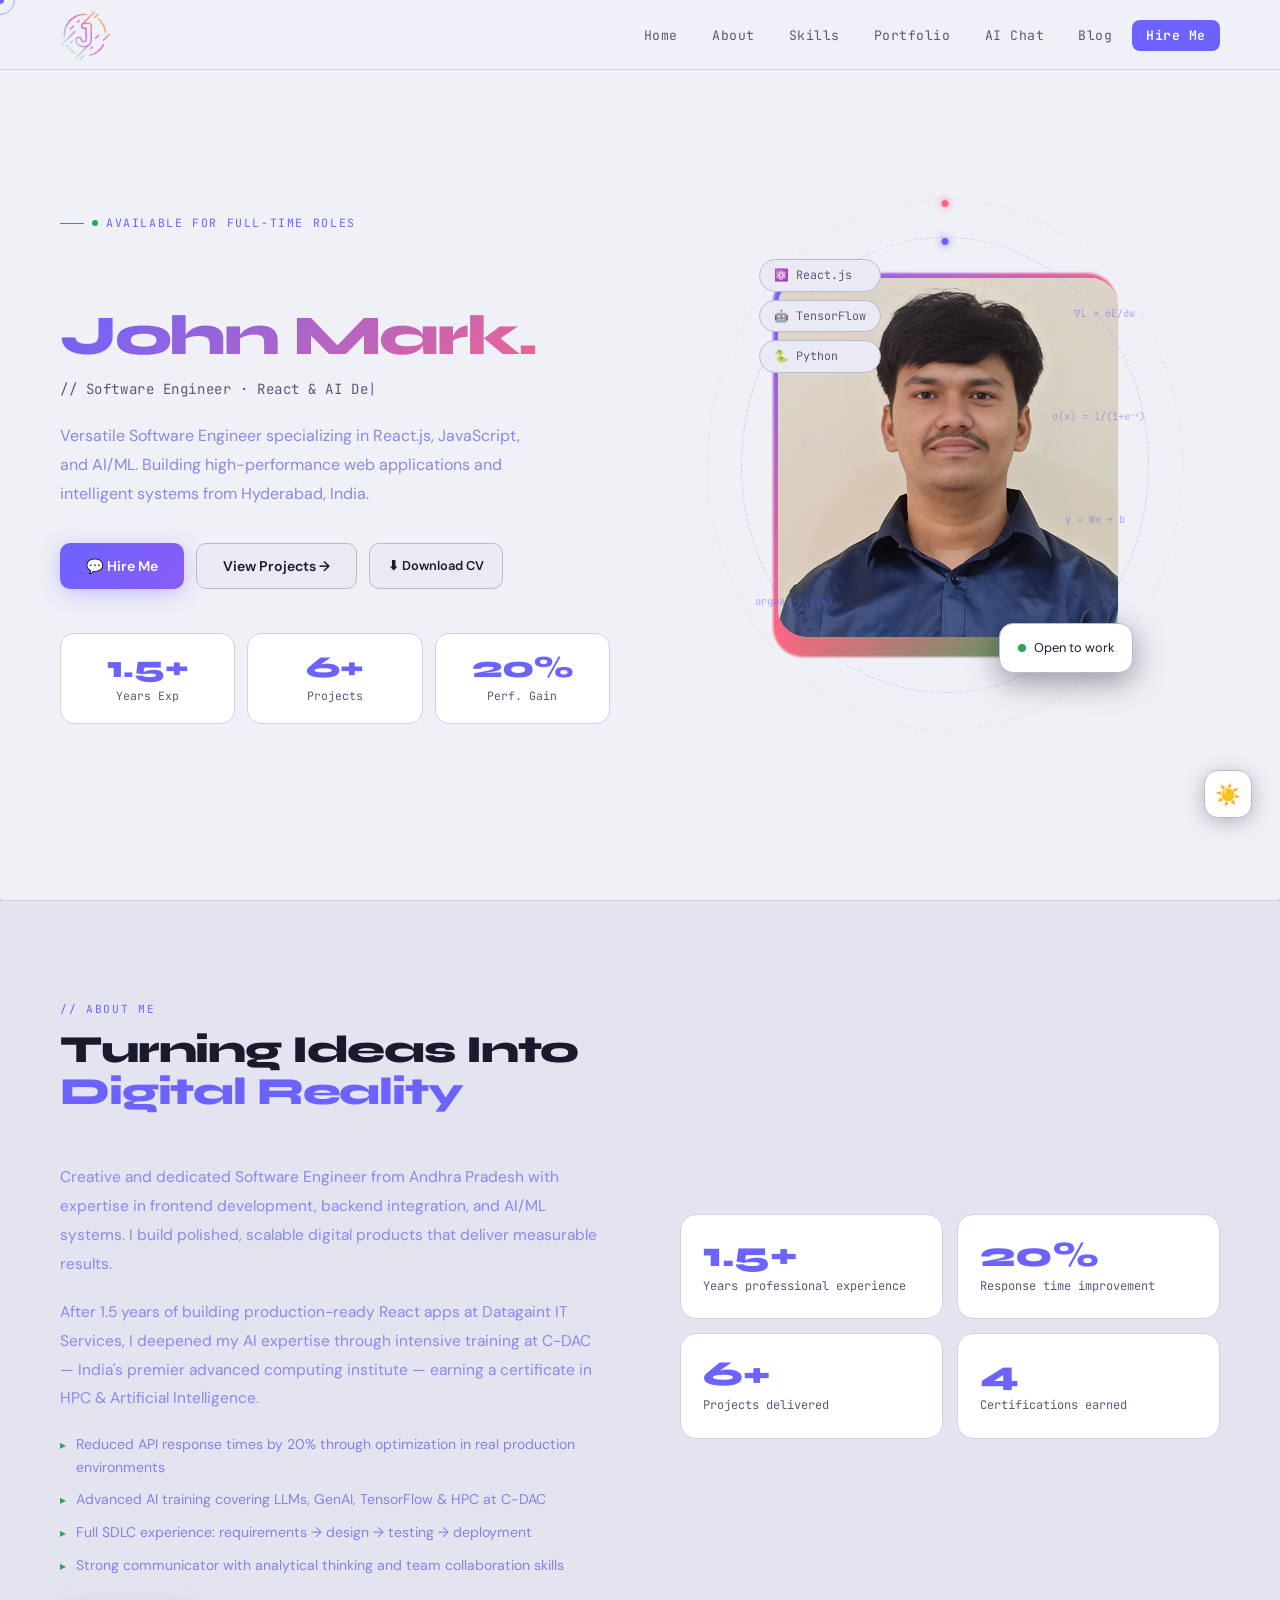
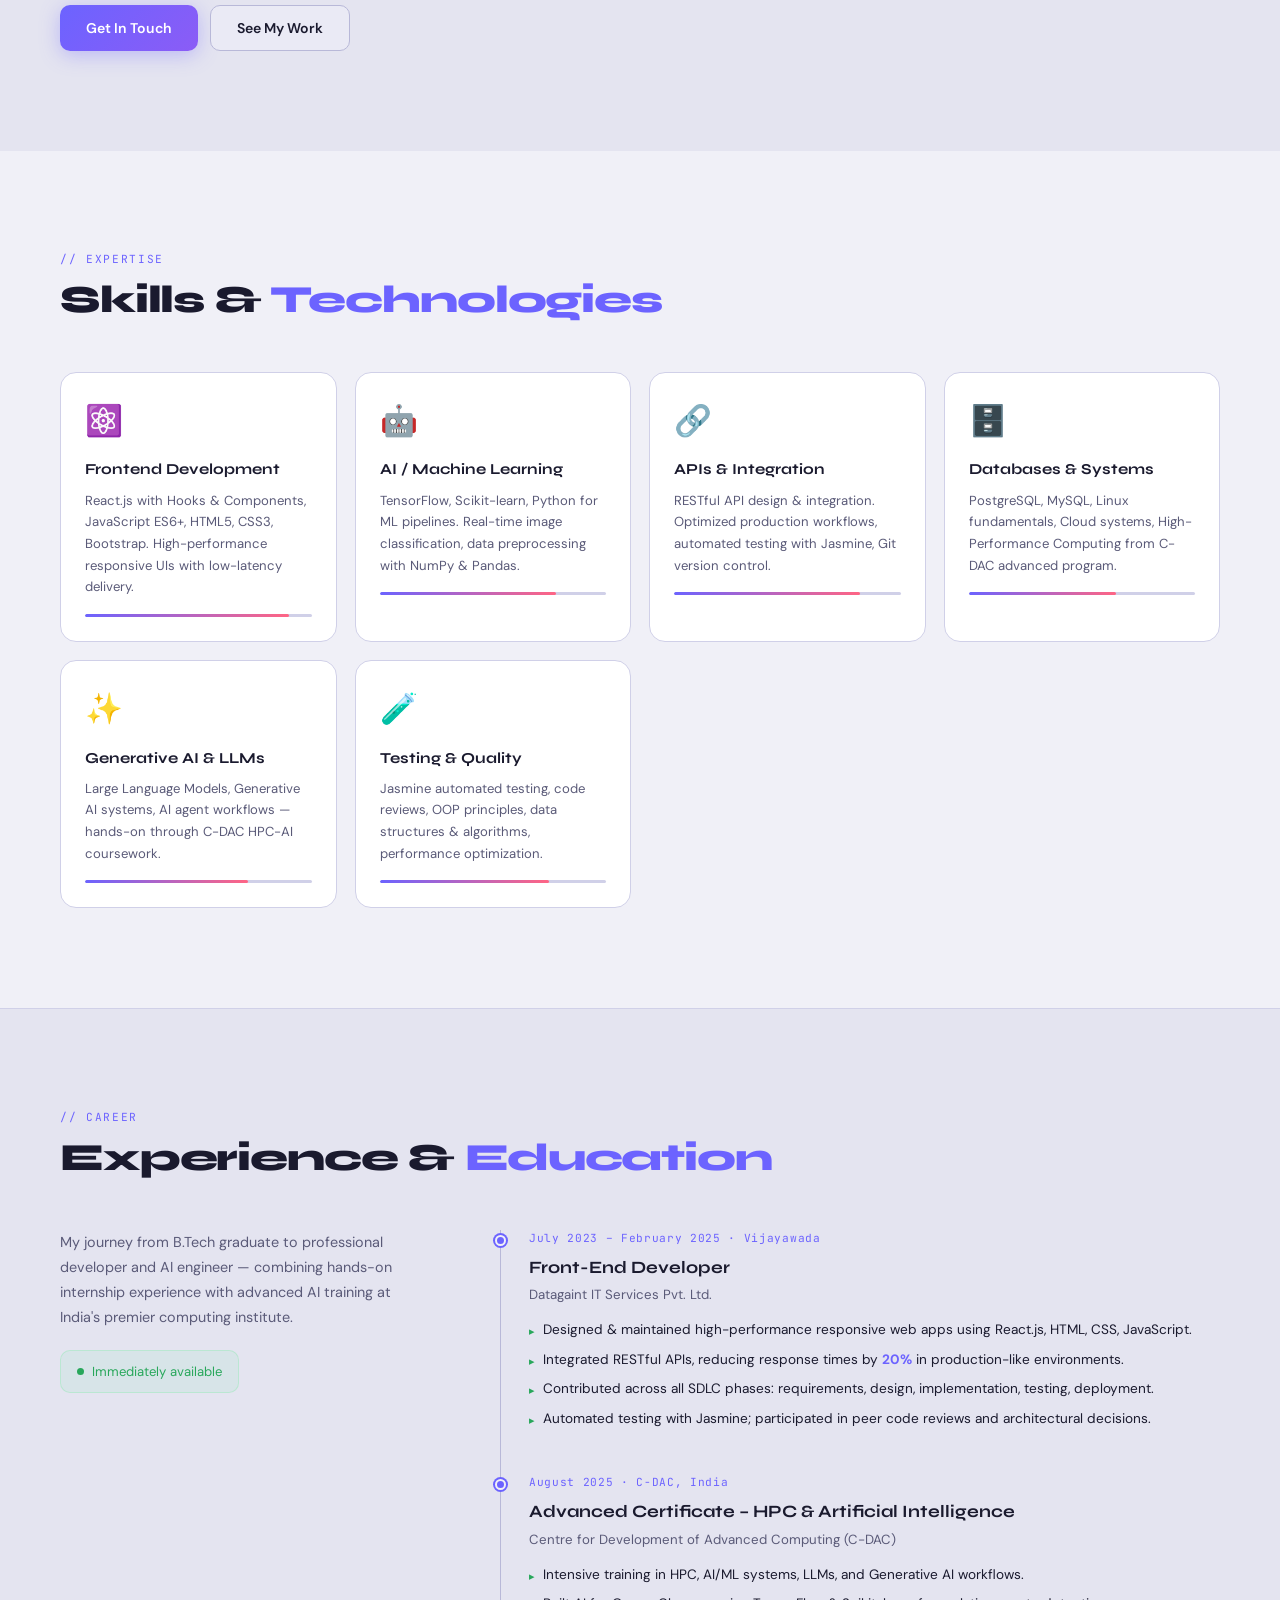
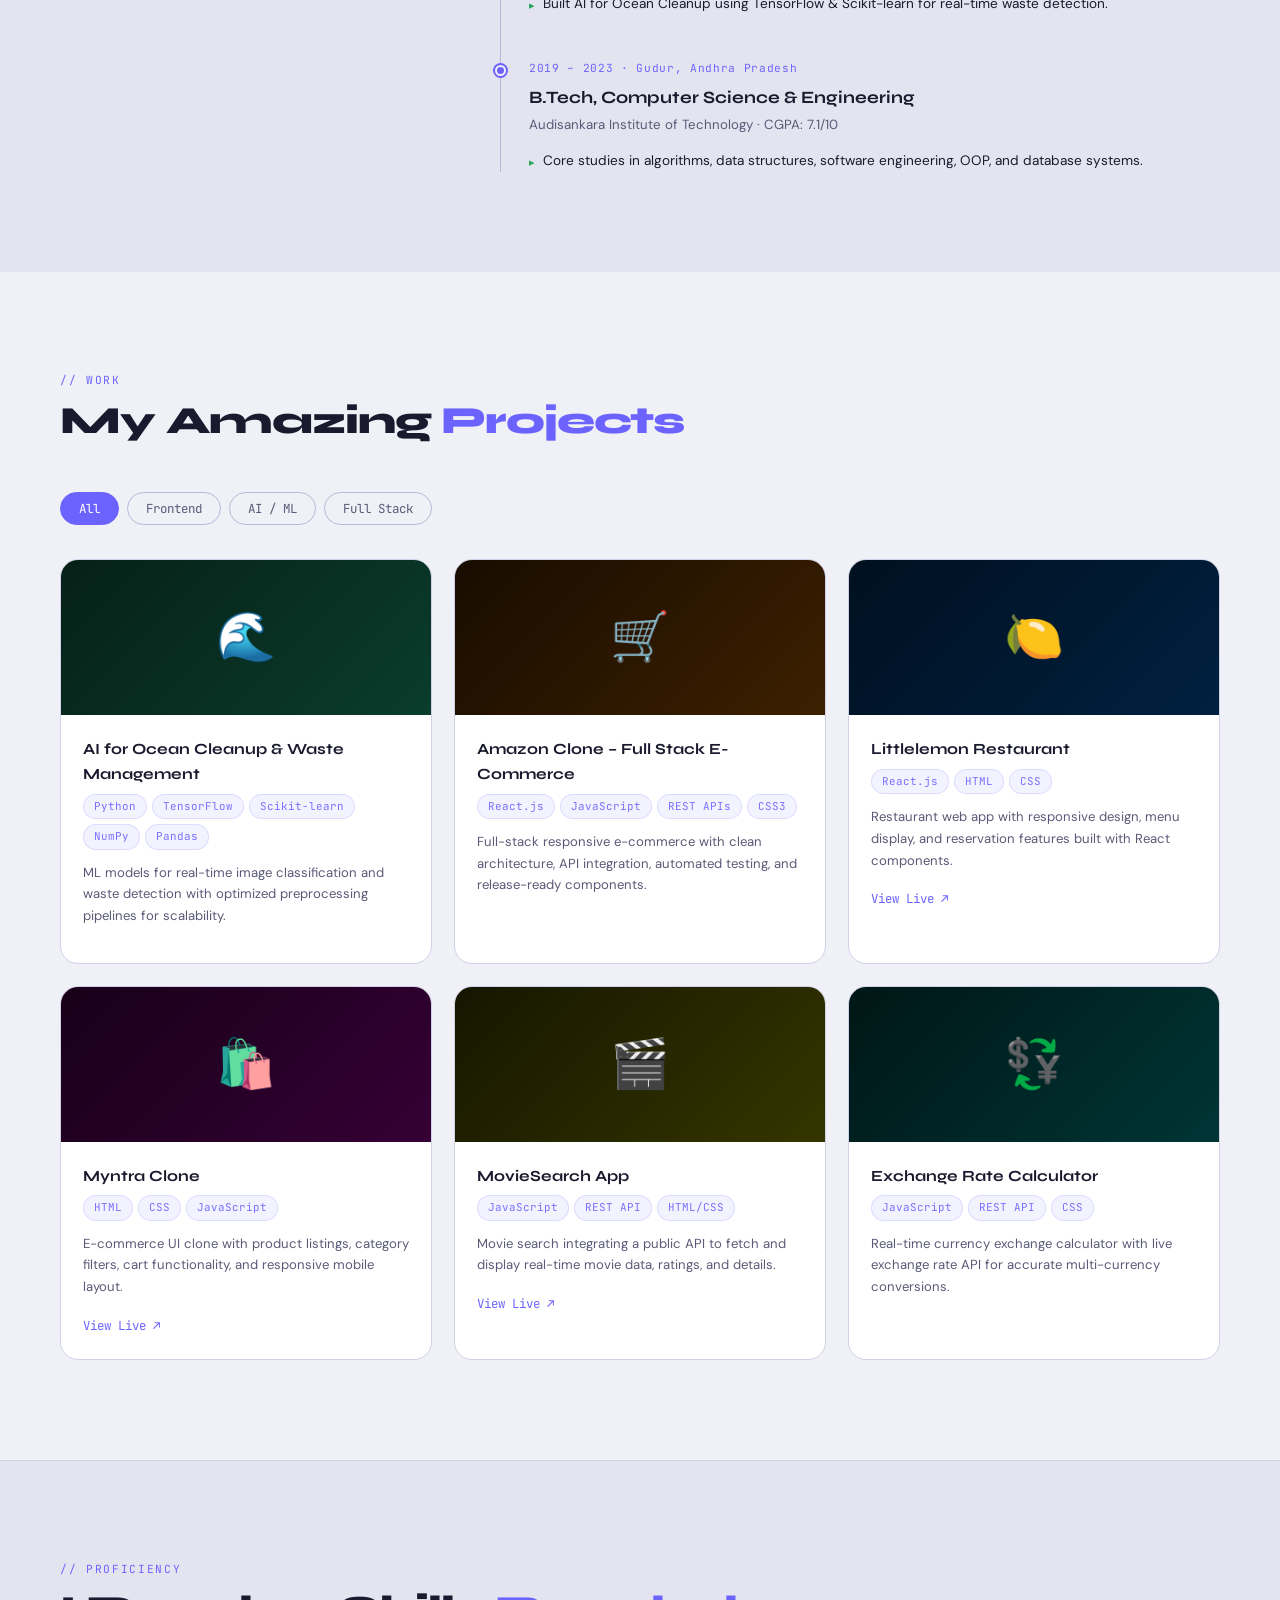
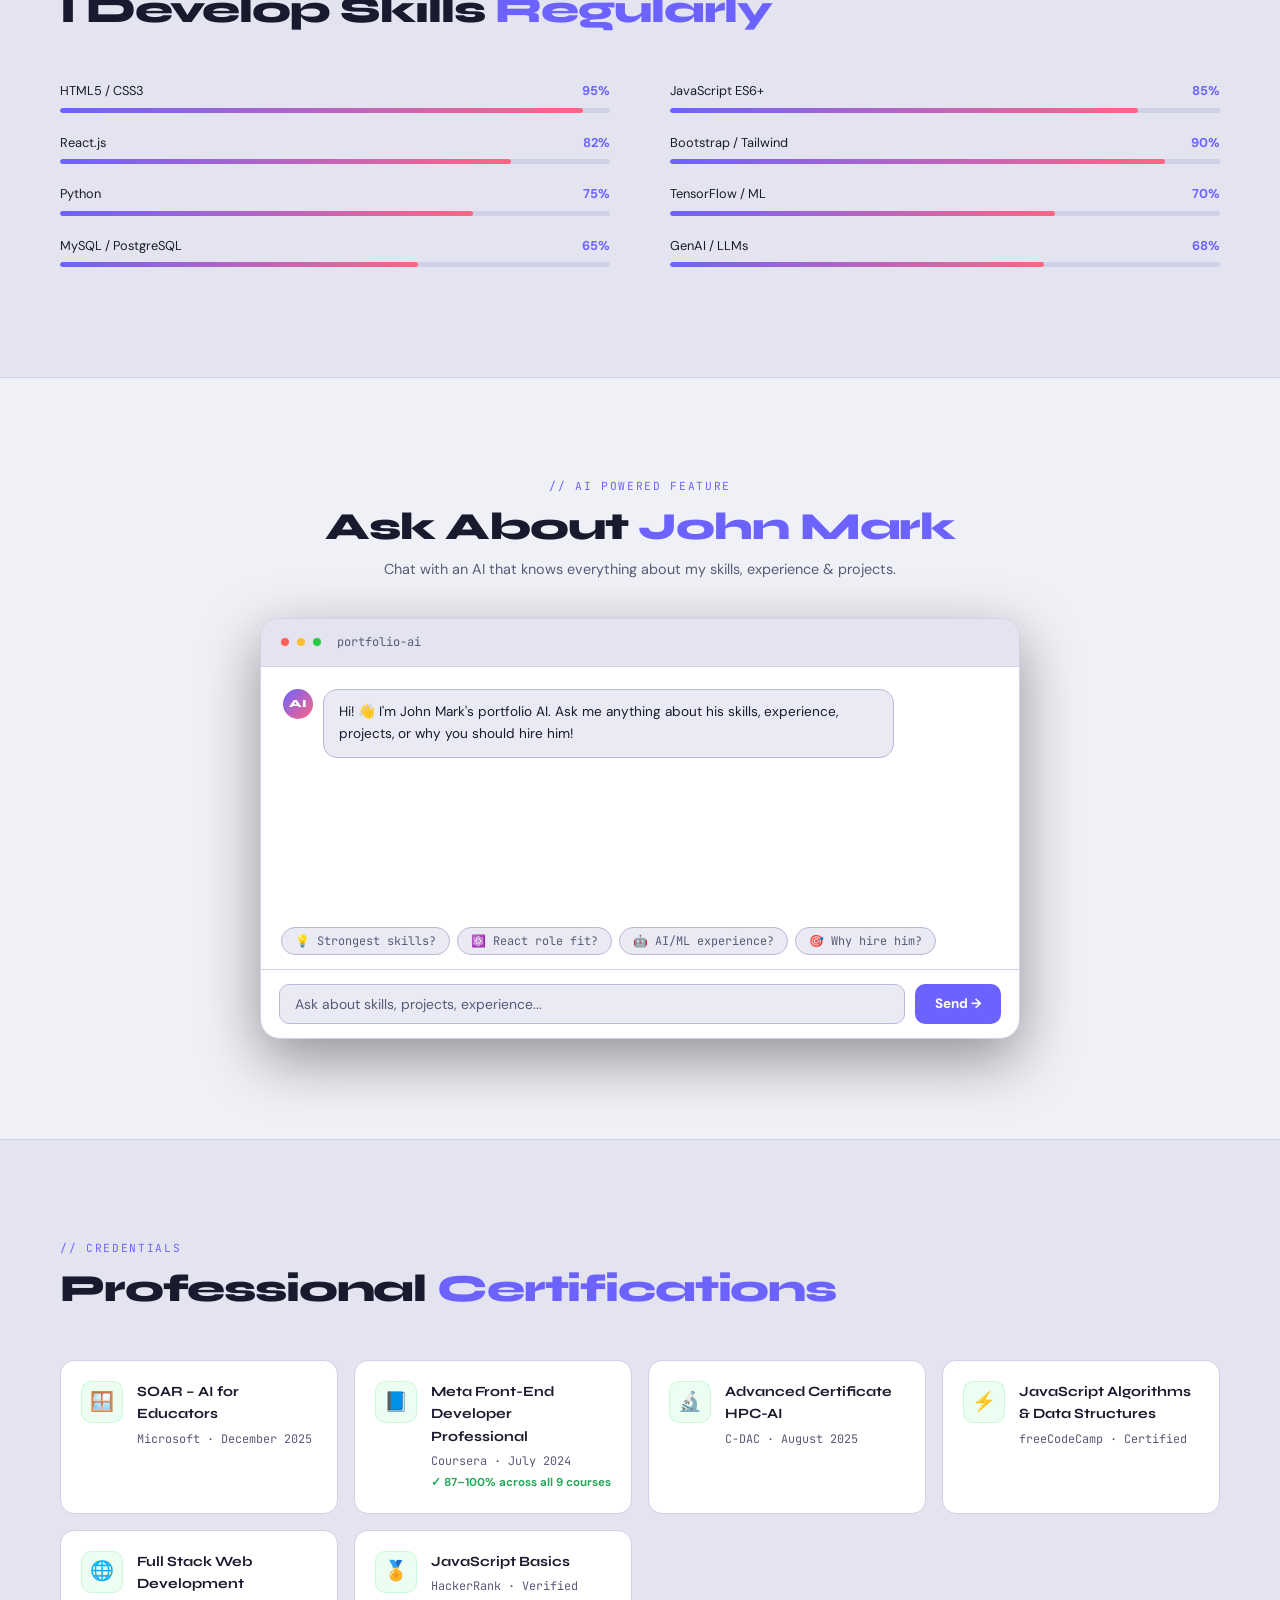
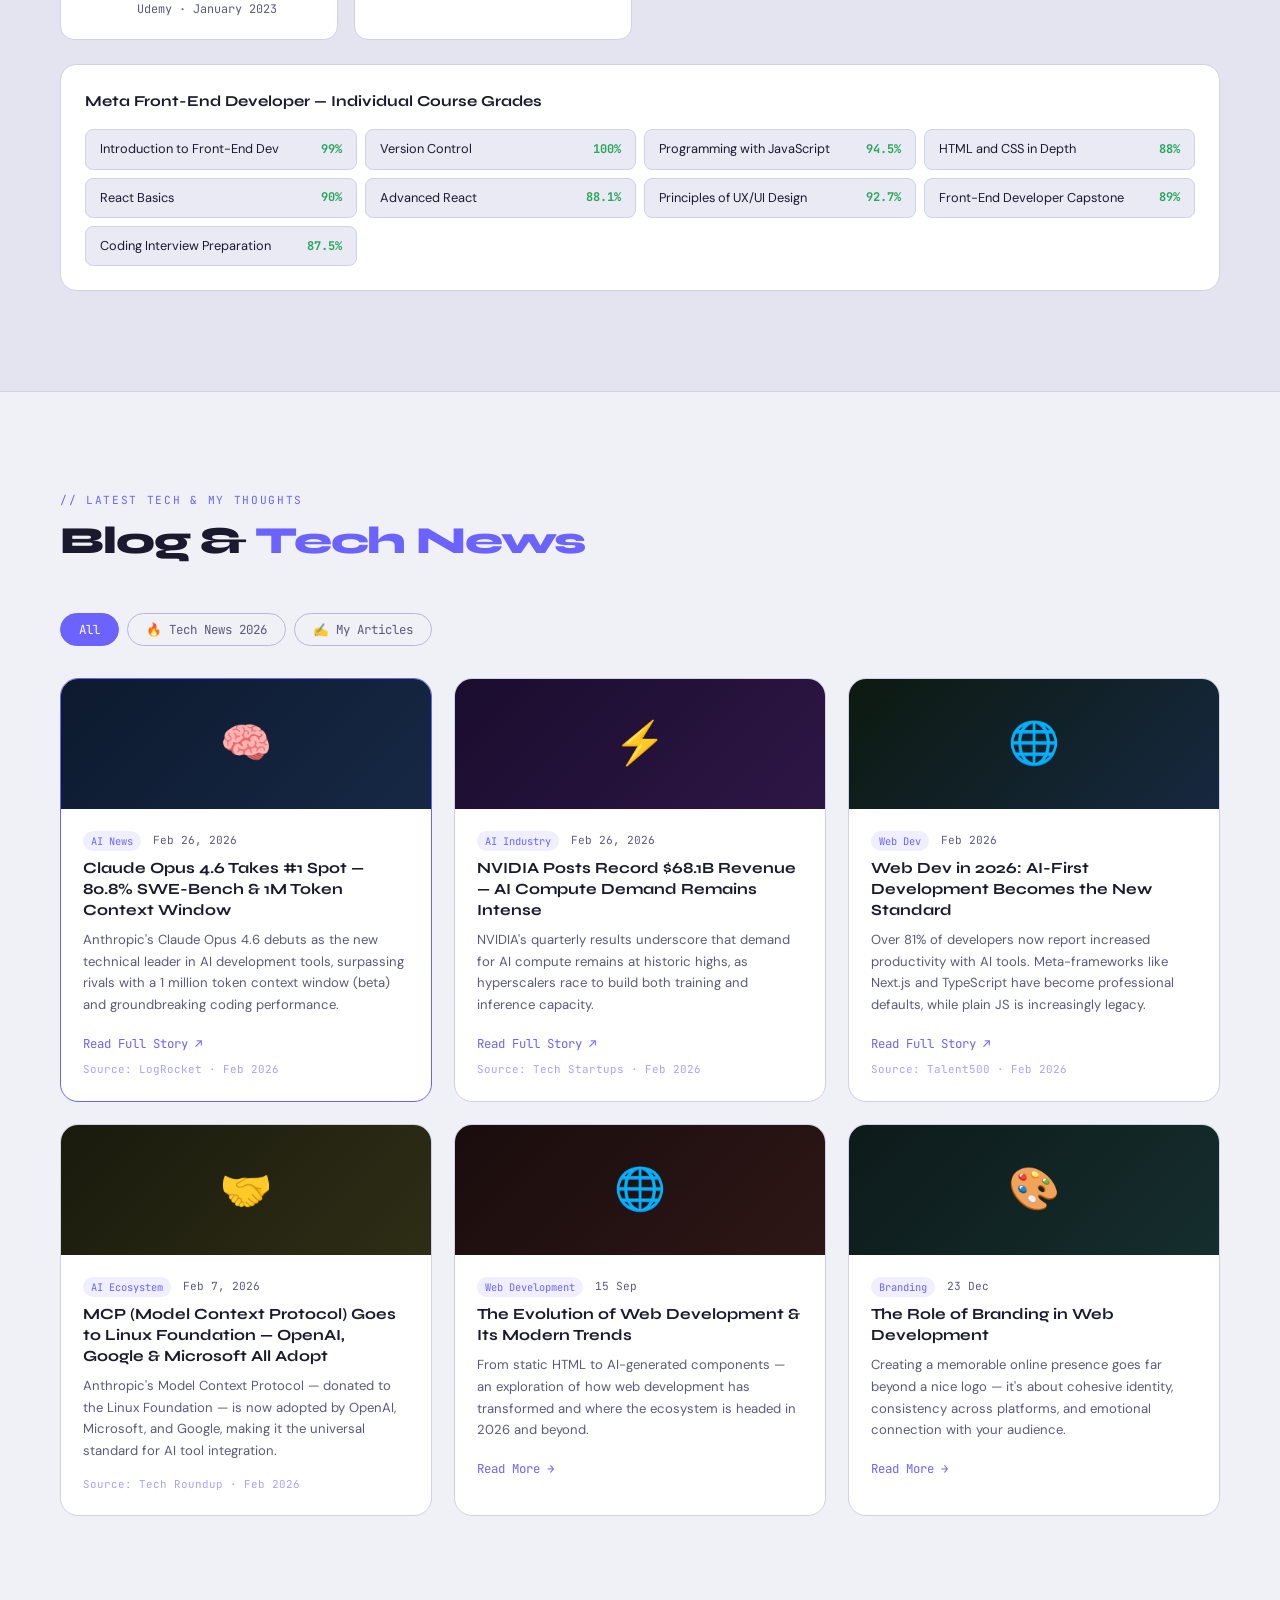
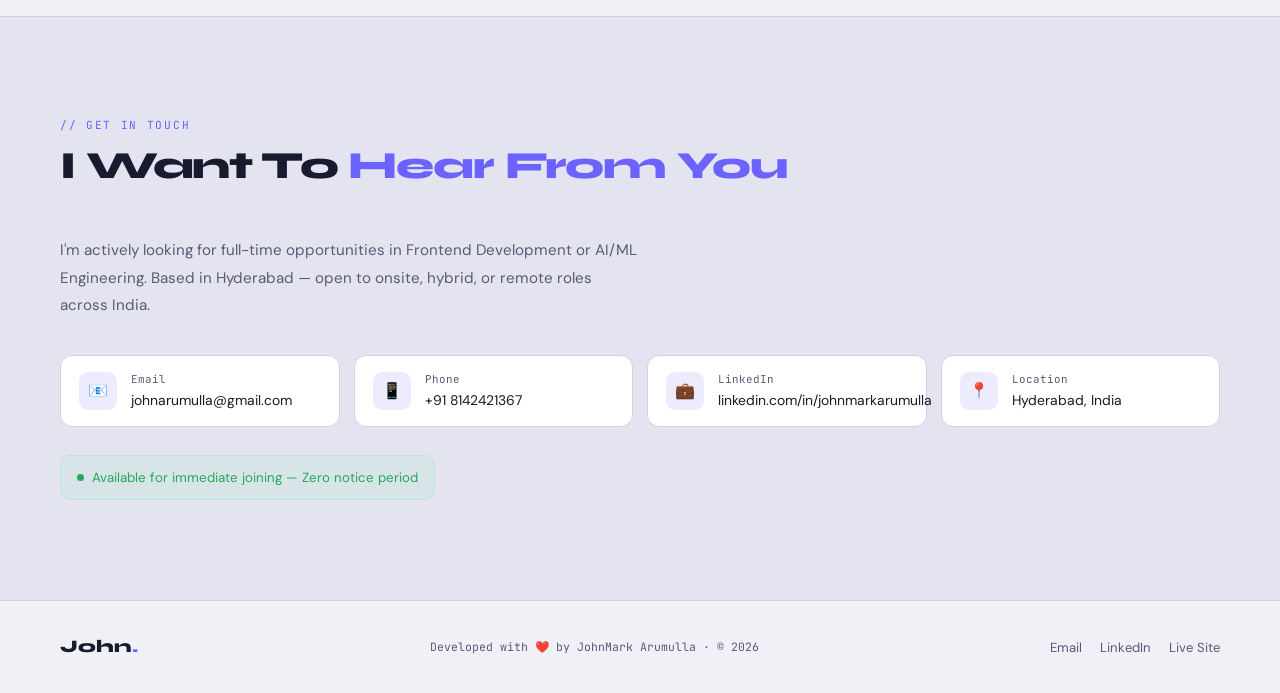
==== index.html @ 61845e38 "change name" ====
<!DOCTYPE html>
<html lang="en">
<head>
<meta charset="UTF-8">
<meta name="viewport" content="width=device-width, initial-scale=1.0">
<meta name="description" content="JohnMark Arumulla - Software Engineer & AI Developer based in Hyderabad, India">
<title>John Mark Arumulla | Software Engineer & AI Developer</title>
<link rel="preconnect" href="https://fonts.googleapis.com">
<link href="https://fonts.googleapis.com/css2?family=Syne:wght@400;600;700;800&family=DM+Sans:ital,wght@0,300;0,400;0,500;0,700;1,400&family=JetBrains+Mono:wght@300;400;500&display=swap" rel="stylesheet">
<link rel="stylesheet" href="colors.css">
<title>John Mark Arumulla | Software Engineer & AI Developer</title>
<link rel="shortcut icon" href="./assests/letter-j.png" type="image/x-icon">
</head>
<body>

<div id="c-dot"></div>
<div id="c-ring"></div>
<canvas id="particles-canvas"></canvas>

<!-- ===== NAV ===== -->
<nav id="navbar">
  <!-- <a href="./assests/letter-j.png" class="nav-logo">John<span>.</span></a> -->
  <img src="./assests/letter-j.png" alt="logo" with="40" height="50" class="nav-logo">
  <ul class="nav-links">
    <li><a href="#home">Home</a></li>
    <li><a href="#about">About</a></li>
    <li><a href="#skills">Skills</a></li>
    <li><a href="#portfolio">Portfolio</a></li>
    <li><a href="#ai-section">AI Chat</a></li>
    <li><a href="#blog">Blog</a></li>
    <li><a href="#contact" class="nav-hire">Hire Me</a></li>
  </ul>
  <button class="hamburger" id="hamburger" aria-label="Menu">
    <span></span><span></span><span></span>
  </button>
</nav>
<div class="mobile-menu" id="mobileMenu">
  <a href="#home" onclick="closeMobile()">Home</a>
  <a href="#about" onclick="closeMobile()">About</a>
  <a href="#skills" onclick="closeMobile()">Skills</a>
  <a href="#portfolio" onclick="closeMobile()">Portfolio</a>
  <a href="#ai-section" onclick="closeMobile()">AI Chat</a>
  <a href="#blog" onclick="closeMobile()">Blog</a>
  <a href="#contact" onclick="closeMobile()">Hire Me</a>
</div>

<!-- ===== HERO ===== -->
<section id="home">
  <div class="hero-content reveal">
    <div class="hero-eyebrow"><span class="eyebrow-dot"></span>Available for Full-Time Roles</div>
    <h1 class="hero-h1"><br><span class="hl">John Mark.</span></h1>
    <div class="hero-role typing-cursor" id="heroRole">// Software Engineer · React & AI Developer</div>
    <p class="hero-desc">Versatile Software Engineer specializing in React.js, JavaScript, and AI/ML. Building high-performance web applications and intelligent systems from Hyderabad, India.</p>
    <div class="hero-btns">
      <a href="#contact" class="btn btn-primary">💬 Hire Me</a>
      <a href="#portfolio" class="btn btn-secondary">View Projects →</a>
      <a href="./assests/JohnMark Arumulla_resume.pdf" class="btn btn-secondary" style="font-size:.8rem;padding:9px 18px;" target="_blank" onclick="return true">⬇ Download CV</a>
    </div>
    <div class="hero-stats">
      <div class="stat-card"><div class="stat-n">1.5+</div><div class="stat-l">Years Exp</div></div>
      <div class="stat-card"><div class="stat-n">6+</div><div class="stat-l">Projects</div></div>
      <div class="stat-card"><div class="stat-n">20%</div><div class="stat-l">Perf. Gain</div></div>
    </div>
  </div>
  <div class="hero-visual reveal reveal-d2">
    <div class="photo-wrap" style="position:relative">
      <!-- AI Formula Floats -->
      <div class="ai-formula-float">∇L = ∂E/∂w</div>
      <div class="ai-formula-float">σ(x) = 1/(1+e⁻ˣ)</div>
      <div class="ai-formula-float">y = Wx + b</div>
      <div class="ai-formula-float">argmax P(y|x)</div>
      <!-- Orbit rings -->
      <div class="orbit-ring r1"><div class="orbit-dot"></div></div>
      <div class="orbit-ring r2"><div class="orbit-dot"></div></div>
      <div class="tech-float">
        <div class="tf-chip">⚛️ React.js</div>
        <div class="tf-chip">🤖 TensorFlow</div>
        <div class="tf-chip">🐍 Python</div>
      </div>
      <div class="photo-glow"></div>
      <div class="photo-inner">
        <img src="./assests/photo.jpg" alt="John Mark Arumulla" class="photo-img">
      </div>
      <div class="photo-badge">
        <div class="pb-avail"><div class="pb-dot"></div><span>Open to work</span></div>
      </div>
    </div>
  </div>
</section>

<!-- ===== ABOUT ===== -->
<section id="about" class="section">
  <div class="max-w">
    <div class="about-grid">
      <div class="reveal">
        <div class="sec-label">// About Me</div>
        <div class="sec-title">Turning Ideas Into <span>Digital Reality</span></div>
        <p class="about-desc">Creative and dedicated Software Engineer from Andhra Pradesh with expertise in frontend development, backend integration, and AI/ML systems. I build polished, scalable digital products that deliver measurable results.</p>
        <p class="about-desc">After 1.5 years of building production-ready React apps at Datagaint IT Services, I deepened my AI expertise through intensive training at C-DAC — India's premier advanced computing institute — earning a certificate in HPC & Artificial Intelligence.</p>
        <ul class="about-list">
          <li>Reduced API response times by 20% through optimization in real production environments</li>
          <li>Advanced AI training covering LLMs, GenAI, TensorFlow & HPC at C-DAC</li>
          <li>Full SDLC experience: requirements → design → testing → deployment</li>
          <li>Strong communicator with analytical thinking and team collaboration skills</li>
        </ul>
        <div style="display:flex;gap:12px;flex-wrap:wrap">
          <a href="#contact" class="btn btn-primary">Get In Touch</a>
          <a href="#portfolio" class="btn btn-secondary">See My Work</a>
        </div>
      </div>
      <div class="reveal reveal-d2">
        <div class="about-nums">
          <div class="an-card"><div class="an-n">1.5+</div><div class="an-l">Years professional experience</div></div>
          <div class="an-card"><div class="an-n">20%</div><div class="an-l">Response time improvement</div></div>
          <div class="an-card"><div class="an-n">6+</div><div class="an-l">Projects delivered</div></div>
          <div class="an-card"><div class="an-n">4</div><div class="an-l">Certifications earned</div></div>
        </div>
      </div>
    </div>
  </div>
</section>

<!-- ===== SKILLS GRID ===== -->
<section id="skills" class="section">
  <div class="max-w">
    <div class="sec-label">// Expertise</div>
    <div class="sec-title">Skills & <span>Technologies</span></div>
    <div class="skills-grid">
      <div class="sk-card reveal"><div class="sk-icon">⚛️</div><h3>Frontend Development</h3><p>React.js with Hooks & Components, JavaScript ES6+, HTML5, CSS3, Bootstrap. High-performance responsive UIs with low-latency delivery.</p><div class="sk-bar-bg"><div class="sk-bar" style="width:90%"></div></div></div>
      <div class="sk-card reveal reveal-d1"><div class="sk-icon">🤖</div><h3>AI / Machine Learning</h3><p>TensorFlow, Scikit-learn, Python for ML pipelines. Real-time image classification, data preprocessing with NumPy & Pandas.</p><div class="sk-bar-bg"><div class="sk-bar" style="width:78%"></div></div></div>
      <div class="sk-card reveal reveal-d2"><div class="sk-icon">🔗</div><h3>APIs & Integration</h3><p>RESTful API design & integration. Optimized production workflows, automated testing with Jasmine, Git version control.</p><div class="sk-bar-bg"><div class="sk-bar" style="width:82%"></div></div></div>
      <div class="sk-card reveal"><div class="sk-icon">🗄️</div><h3>Databases & Systems</h3><p>PostgreSQL, MySQL, Linux fundamentals, Cloud systems, High-Performance Computing from C-DAC advanced program.</p><div class="sk-bar-bg"><div class="sk-bar" style="width:65%"></div></div></div>
      <div class="sk-card reveal reveal-d1"><div class="sk-icon">✨</div><h3>Generative AI & LLMs</h3><p>Large Language Models, Generative AI systems, AI agent workflows — hands-on through C-DAC HPC-AI coursework.</p><div class="sk-bar-bg"><div class="sk-bar" style="width:72%"></div></div></div>
      <div class="sk-card reveal reveal-d2"><div class="sk-icon">🧪</div><h3>Testing & Quality</h3><p>Jasmine automated testing, code reviews, OOP principles, data structures & algorithms, performance optimization.</p><div class="sk-bar-bg"><div class="sk-bar" style="width:75%"></div></div></div>
    </div>
  </div>
</section>

<!-- ===== EXPERIENCE ===== -->
<section id="experience" class="section">
  <div class="max-w">
    <div class="sec-label">// Career</div>
    <div class="sec-title">Experience & <span>Education</span></div>
    <div class="exp-layout">
      <div class="exp-side reveal">
        <p>My journey from B.Tech graduate to professional developer and AI engineer — combining hands-on internship experience with advanced AI training at India's premier computing institute.</p>
        <div class="open-badge"><div class="avail-dot" style="background:var(--accent3)"></div>Immediately available</div>
      </div>
      <div class="timeline reveal reveal-d1">
        <div class="tl-item">
          <div class="tl-dot"></div>
          <div class="tl-date">July 2023 – February 2025 · Vijayawada</div>
          <div class="tl-role">Front-End Developer</div>
          <div class="tl-company">Datagaint IT Services Pvt. Ltd.</div>
          <ul class="tl-pts">
            <li>Designed & maintained high-performance responsive web apps using React.js, HTML, CSS, JavaScript.</li>
            <li>Integrated RESTful APIs, reducing response times by <strong>20%</strong> in production-like environments.</li>
            <li>Contributed across all SDLC phases: requirements, design, implementation, testing, deployment.</li>
            <li>Automated testing with Jasmine; participated in peer code reviews and architectural decisions.</li>
          </ul>
        </div>
        <div class="tl-item">
          <div class="tl-dot"></div>
          <div class="tl-date">August 2025 · C-DAC, India</div>
          <div class="tl-role">Advanced Certificate – HPC & Artificial Intelligence</div>
          <div class="tl-company">Centre for Development of Advanced Computing (C-DAC)</div>
          <ul class="tl-pts">
            <li>Intensive training in HPC, AI/ML systems, LLMs, and Generative AI workflows.</li>
            <li>Built AI for Ocean Cleanup using TensorFlow & Scikit-learn for real-time waste detection.</li>
          </ul>
        </div>
        <div class="tl-item">
          <div class="tl-dot"></div>
          <div class="tl-date">2019 – 2023 · Gudur, Andhra Pradesh</div>
          <div class="tl-role">B.Tech, Computer Science & Engineering</div>
          <div class="tl-company">Audisankara Institute of Technology · CGPA: 7.1/10</div>
          <ul class="tl-pts"><li>Core studies in algorithms, data structures, software engineering, OOP, and database systems.</li></ul>
        </div>
      </div>
    </div>
  </div>
</section>

<!-- ===== PORTFOLIO ===== -->
<section id="portfolio" class="section">
  <div class="max-w">
    <div class="sec-label">// Work</div>
    <div class="sec-title">My Amazing <span>Projects</span></div>
    <div class="pf-filters">
      <button class="pf-btn active" onclick="filterP('all',this)">All</button>
      <button class="pf-btn" onclick="filterP('frontend',this)">Frontend</button>
      <button class="pf-btn" onclick="filterP('ai',this)">AI / ML</button>
      <button class="pf-btn" onclick="filterP('fullstack',this)">Full Stack</button>
    </div>
    <div class="proj-grid" id="projGrid">
      <div class="proj-card reveal" data-cat="ai">
        <div class="proj-thumb pt1">🌊</div>
        <div class="proj-body">
          <h3>AI for Ocean Cleanup & Waste Management</h3>
          <div class="proj-tags"><span class="p-tag">Python</span><span class="p-tag">TensorFlow</span><span class="p-tag">Scikit-learn</span><span class="p-tag">NumPy</span><span class="p-tag">Pandas</span></div>
          <p>ML models for real-time image classification and waste detection with optimized preprocessing pipelines for scalability.</p>
        </div>
      </div>
      <div class="proj-card reveal reveal-d1" data-cat="fullstack">
        <div class="proj-thumb pt2">🛒</div>
        <div class="proj-body">
          <h3>Amazon Clone – Full Stack E-Commerce</h3>
          <div class="proj-tags"><span class="p-tag">React.js</span><span class="p-tag">JavaScript</span><span class="p-tag">REST APIs</span><span class="p-tag">CSS3</span></div>
          <p>Full-stack responsive e-commerce with clean architecture, API integration, automated testing, and release-ready components.</p>
        </div>
      </div>
      <div class="proj-card reveal reveal-d2" data-cat="frontend">
        <div class="proj-thumb pt3">🍋</div>
        <div class="proj-body">
          <h3>Littlelemon Restaurant</h3>
          <div class="proj-tags"><span class="p-tag">React.js</span><span class="p-tag">HTML</span><span class="p-tag">CSS</span></div>
          <p>Restaurant web app with responsive design, menu display, and reservation features built with React components.</p>
          <a href="https://littlelemo.netlify.app/" target="_blank" rel="noopener" class="proj-link">View Live ↗</a>
        </div>
      </div>
      <div class="proj-card reveal" data-cat="frontend">
        <div class="proj-thumb pt4">🛍️</div>
        <div class="proj-body">
          <h3>Myntra Clone</h3>
          <div class="proj-tags"><span class="p-tag">HTML</span><span class="p-tag">CSS</span><span class="p-tag">JavaScript</span></div>
          <p>E-commerce UI clone with product listings, category filters, cart functionality, and responsive mobile layout.</p>
          <a href="https://myntraclone2024.netlify.app/" target="_blank" rel="noopener" class="proj-link">View Live ↗</a>
        </div>
      </div>
      <div class="proj-card reveal reveal-d1" data-cat="frontend">
        <div class="proj-thumb pt5">🎬</div>
        <div class="proj-body">
          <h3>MovieSearch App</h3>
          <div class="proj-tags"><span class="p-tag">JavaScript</span><span class="p-tag">REST API</span><span class="p-tag">HTML/CSS</span></div>
          <p>Movie search integrating a public API to fetch and display real-time movie data, ratings, and details.</p>
          <a href="https://cute-kataifi-ce8642.netlify.app/" target="_blank" rel="noopener" class="proj-link">View Live ↗</a>
        </div>
      </div>
      <div class="proj-card reveal reveal-d2" data-cat="frontend">
        <div class="proj-thumb pt6">💱</div>
        <div class="proj-body">
          <h3>Exchange Rate Calculator</h3>
          <div class="proj-tags"><span class="p-tag">JavaScript</span><span class="p-tag">REST API</span><span class="p-tag">CSS</span></div>
          <p>Real-time currency exchange calculator with live exchange rate API for accurate multi-currency conversions.</p>
        </div>
      </div>
    </div>
  </div>
</section>

<!-- ===== SKILL BARS ===== -->
<section id="skill-bars" class="section">
  <div class="max-w">
    <div class="sec-label">// Proficiency</div>
    <div class="sec-title">I Develop Skills <span>Regularly</span></div>
    <div class="bars-grid">
      <div class="bar-row reveal"><div class="bar-lbl"><span>HTML5 / CSS3</span><span>95%</span></div><div class="bar-bg"><div class="bar-fill" style="width:95%"></div></div></div>
      <div class="bar-row reveal reveal-d1"><div class="bar-lbl"><span>JavaScript ES6+</span><span>85%</span></div><div class="bar-bg"><div class="bar-fill" style="width:85%"></div></div></div>
      <div class="bar-row reveal"><div class="bar-lbl"><span>React.js</span><span>82%</span></div><div class="bar-bg"><div class="bar-fill" style="width:82%"></div></div></div>
      <div class="bar-row reveal reveal-d1"><div class="bar-lbl"><span>Bootstrap / Tailwind</span><span>90%</span></div><div class="bar-bg"><div class="bar-fill" style="width:90%"></div></div></div>
      <div class="bar-row reveal"><div class="bar-lbl"><span>Python</span><span>75%</span></div><div class="bar-bg"><div class="bar-fill" style="width:75%"></div></div></div>
      <div class="bar-row reveal reveal-d1"><div class="bar-lbl"><span>TensorFlow / ML</span><span>70%</span></div><div class="bar-bg"><div class="bar-fill" style="width:70%"></div></div></div>
      <div class="bar-row reveal"><div class="bar-lbl"><span>MySQL / PostgreSQL</span><span>65%</span></div><div class="bar-bg"><div class="bar-fill" style="width:65%"></div></div></div>
      <div class="bar-row reveal reveal-d1"><div class="bar-lbl"><span>GenAI / LLMs</span><span>68%</span></div><div class="bar-bg"><div class="bar-fill" style="width:68%"></div></div></div>
    </div>
  </div>
</section>

<!-- ===== AI CHAT ===== -->
<section id="ai-section" class="section">
  <canvas id="matrix-canvas"></canvas>
  <div class="ai-section-content">
  <div class="max-w">
    <div style="text-align:center;margin-bottom:36px">
      <div class="sec-label">// AI Powered Feature</div>
      <div class="sec-title" style="margin-bottom:10px">Ask About <span>John Mark</span></div>
      <p style="color:var(--muted);font-size:.9rem">Chat with an AI that knows everything about my skills, experience & projects.</p>
    </div>
    <div class="ai-wrap">
      <div class="ai-head">
        <div class="ai-dot r"></div><div class="ai-dot y"></div><div class="ai-dot g"></div>
        <span class="ai-title">portfolio-ai</span>
      </div>
      <div class="ai-msgs" id="aiMsgs">
        <div class="cmsg ai">
          <div class="cav ai">AI</div>
          <div class="cbub">Hi! 👋 I'm John Mark's portfolio AI. Ask me anything about his skills, experience, projects, or why you should hire him!</div>
        </div>
      </div>
      <div class="ai-quick" id="aiQuick">
        <button class="aq" onclick="sendAQ('What are John Mark\'s strongest skills?')">💡 Strongest skills?</button>
        <button class="aq" onclick="sendAQ('Is he good for a React Developer role?')">⚛️ React role fit?</button>
        <button class="aq" onclick="sendAQ('Tell me about his AI/ML experience')">🤖 AI/ML experience?</button>
        <button class="aq" onclick="sendAQ('Why should I hire John Mark?')">🎯 Why hire him?</button>
      </div>
      <div class="ai-input-row">
        <input class="ai-in" id="aiIn" placeholder="Ask about skills, projects, experience..." />
        <button class="ai-send" onclick="sendAI()">Send →</button>
      </div>
    </div>
  </div>
  </div>
</section>

<!-- ===== CERTIFICATIONS ===== -->
<section id="certifications" class="section">
  <div class="max-w">
    <div class="sec-label">// Credentials</div>
    <div class="sec-title">Professional <span>Certifications</span></div>
    <div class="certs-grid">
      <div class="cert-card reveal"><div class="cert-ico">🪟</div><div><h4>SOAR – AI for Educators</h4><p>Microsoft · December 2025</p></div></div>
      <div class="cert-card reveal reveal-d1"><div class="cert-ico">📘</div><div><h4>Meta Front-End Developer Professional</h4><p>Coursera · July 2024</p><div class="cert-grade">✓ 87–100% across all 9 courses</div></div></div>
      <div class="cert-card reveal reveal-d2"><div class="cert-ico">🔬</div><div><h4>Advanced Certificate HPC-AI</h4><p>C-DAC · August 2025</p></div></div>
      <div class="cert-card reveal"><div class="cert-ico">⚡</div><div><h4>JavaScript Algorithms & Data Structures</h4><p>freeCodeCamp · Certified</p></div></div>
      <div class="cert-card reveal reveal-d1"><div class="cert-ico">🌐</div><div><h4>Full Stack Web Development</h4><p>Udemy · January 2023</p></div></div>
      <div class="cert-card reveal reveal-d2"><div class="cert-ico">🏅</div><div><h4>JavaScript Basics</h4><p>HackerRank · Verified</p></div></div>
    </div>
    <div class="meta-courses reveal" style="margin-top:24px">
      <h4>Meta Front-End Developer — Individual Course Grades</h4>
      <div class="mc-grid">
        <div class="mc-item"><span>Introduction to Front-End Dev</span><span class="mc-grade">99%</span></div>
        <div class="mc-item"><span>Version Control</span><span class="mc-grade">100%</span></div>
        <div class="mc-item"><span>Programming with JavaScript</span><span class="mc-grade">94.5%</span></div>
        <div class="mc-item"><span>HTML and CSS in Depth</span><span class="mc-grade">88%</span></div>
        <div class="mc-item"><span>React Basics</span><span class="mc-grade">90%</span></div>
        <div class="mc-item"><span>Advanced React</span><span class="mc-grade">88.1%</span></div>
        <div class="mc-item"><span>Principles of UX/UI Design</span><span class="mc-grade">92.7%</span></div>
        <div class="mc-item"><span>Front-End Developer Capstone</span><span class="mc-grade">89%</span></div>
        <div class="mc-item"><span>Coding Interview Preparation</span><span class="mc-grade">87.5%</span></div>
      </div>
    </div>
  </div>
</section>

<!-- ===== BLOG (Current Tech News) ===== -->
<section id="blog" class="section">
  <div class="max-w">
    <div class="sec-label">// Latest Tech & My Thoughts</div>
    <div class="sec-title">Blog & <span>Tech News</span></div>
    <div class="blog-tabs">
      <button class="blog-tab active" onclick="filterBlog('all',this)">All</button>
      <button class="blog-tab" onclick="filterBlog('news',this)">🔥 Tech News 2026</button>
      <button class="blog-tab" onclick="filterBlog('thoughts',this)">✍️ My Articles</button>
    </div>
    <div class="blog-grid" id="blogGrid">

      <!-- TECH NEWS CARDS (current Feb 2026 news) -->
      <div class="blog-card featured reveal" data-bcat="news">
        <div class="blog-thumb bt1">🧠</div>
        <div class="blog-body">
          <div class="blog-meta"><span class="blog-tag">AI News</span><span>Feb 26, 2026</span></div>
          <h3>Claude Opus 4.6 Takes #1 Spot — 80.8% SWE-Bench & 1M Token Context Window</h3>
          <p>Anthropic's Claude Opus 4.6 debuts as the new technical leader in AI development tools, surpassing rivals with a 1 million token context window (beta) and groundbreaking coding performance.</p>
          <a href="https://blog.logrocket.com/ai-dev-tool-power-rankings/" target="_blank" rel="noopener" class="blog-read">Read Full Story ↗</a>
          <div class="news-source">Source: LogRocket · Feb 2026</div>
        </div>
      </div>

      <div class="blog-card reveal reveal-d1" data-bcat="news">
        <div class="blog-thumb bt2">⚡</div>
        <div class="blog-body">
          <div class="blog-meta"><span class="blog-tag">AI Industry</span><span>Feb 26, 2026</span></div>
          <h3>NVIDIA Posts Record $68.1B Revenue — AI Compute Demand Remains Intense</h3>
          <p>NVIDIA's quarterly results underscore that demand for AI compute remains at historic highs, as hyperscalers race to build both training and inference capacity.</p>
          <a href="https://techstartups.com/2026/02/26/top-tech-news-today-february-26-2026/" target="_blank" rel="noopener" class="blog-read">Read Full Story ↗</a>
          <div class="news-source">Source: Tech Startups · Feb 2026</div>
        </div>
      </div>

      <div class="blog-card reveal reveal-d2" data-bcat="news">
        <div class="blog-thumb bt3">🌐</div>
        <div class="blog-body">
          <div class="blog-meta"><span class="blog-tag">Web Dev</span><span>Feb 2026</span></div>
          <h3>Web Dev in 2026: AI-First Development Becomes the New Standard</h3>
          <p>Over 81% of developers now report increased productivity with AI tools. Meta-frameworks like Next.js and TypeScript have become professional defaults, while plain JS is increasingly legacy.</p>
          <a href="https://talent500.com/blog/web-development-trends-2026/" target="_blank" rel="noopener" class="blog-read">Read Full Story ↗</a>
          <div class="news-source">Source: Talent500 · Feb 2026</div>
        </div>
      </div>

      <div class="blog-card reveal" data-bcat="news">
        <div class="blog-thumb bt4">🤝</div>
        <div class="blog-body">
          <div class="blog-meta"><span class="blog-tag">AI Ecosystem</span><span>Feb 7, 2026</span></div>
          <h3>MCP (Model Context Protocol) Goes to Linux Foundation — OpenAI, Google & Microsoft All Adopt</h3>
          <p>Anthropic's Model Context Protocol — donated to the Linux Foundation — is now adopted by OpenAI, Microsoft, and Google, making it the universal standard for AI tool integration.</p>
          <div class="news-source">Source: Tech Roundup · Feb 2026</div>
        </div>
      </div>

      <!-- ORIGINAL BLOG ARTICLES -->
      <div class="blog-card reveal reveal-d1" data-bcat="thoughts">
        <div class="blog-thumb bt5">🌐</div>
        <div class="blog-body">
          <div class="blog-meta"><span class="blog-tag">Web Development</span><span>15 Sep</span></div>
          <h3>The Evolution of Web Development & Its Modern Trends</h3>
          <p>From static HTML to AI-generated components — an exploration of how web development has transformed and where the ecosystem is headed in 2026 and beyond.</p>
          <a href="#" class="blog-read">Read More →</a>
        </div>
      </div>

      <div class="blog-card reveal reveal-d2" data-bcat="thoughts">
        <div class="blog-thumb bt6">🎨</div>
        <div class="blog-body">
          <div class="blog-meta"><span class="blog-tag">Branding</span><span>23 Dec</span></div>
          <h3>The Role of Branding in Web Development</h3>
          <p>Creating a memorable online presence goes far beyond a nice logo — it's about cohesive identity, consistency across platforms, and emotional connection with your audience.</p>
          <a href="#" class="blog-read">Read More →</a>
        </div>
      </div>

    </div>
  </div>
</section>

<!-- ===== CONTACT ===== -->
<section id="contact" class="section">
  <div class="max-w">
    <div class="sec-label">// Get In Touch</div>
    <div class="sec-title">I Want To <span>Hear From You</span></div>
    <p style="color:var(--muted);font-size:.95rem;line-height:1.8;max-width:580px;margin-bottom:36px;">I'm actively looking for full-time opportunities in Frontend Development or AI/ML Engineering. Based in Hyderabad — open to onsite, hybrid, or remote roles across India.</p>
    <div class="contact-cards-grid">
      <a href="mailto:johnarumulla@gmail.com" class="ci contact-card-anim">
        <div class="ci-ico">📧</div>
        <div><div class="ci-sub">Email</div><div class="ci-val">johnarumulla@gmail.com</div></div>
      </a>
      <a href="tel:+918142421367" class="ci contact-card-anim">
        <div class="ci-ico">📱</div>
        <div><div class="ci-sub">Phone</div><div class="ci-val">+91 8142421367</div></div>
      </a>
      <a href="https://www.linkedin.com/in/johnmarkarumulla/" target="_blank" rel="noopener" class="ci contact-card-anim">
        <div class="ci-ico">💼</div>
        <div><div class="ci-sub">LinkedIn</div><div class="ci-val">linkedin.com/in/johnmarkarumulla</div></div>
      </a>
      <div class="ci contact-card-anim" style="cursor:default">
        <div class="ci-ico">📍</div>
        <div><div class="ci-sub">Location</div><div class="ci-val">Hyderabad, India</div></div>
      </div>
    </div>
    <div style="margin-top:28px"><div class="avail-pill"><div class="avail-dot"></div>Available for immediate joining — Zero notice period</div></div>
  </div>
</section>

<!-- ===== FOOTER ===== -->
<footer>
  <div class="footer-logo">John<span>.</span></div>
  <p>Developed with ❤️ by JohnMark Arumulla · © 2026</p>
  <div class="footer-links">
    <a href="/cdn-cgi/l/email-protection#402a2f282e2132352d352c2c2100272d21292c6e232f2d">Email</a>
    <a href="https://www.linkedin.com/in/johnmarkarumulla/" target="_blank" rel="noopener">LinkedIn</a>
    <a href="https://john-2026.netlify.app/" target="_blank" rel="noopener">Live Site</a>
  </div>
</footer>

<button id="theme-toggle" onclick="toggleTheme()" aria-label="Toggle day/night mode" title="Toggle Day/Night Mode">
  <span class="theme-icon" id="theme-icon">🌙</span>
</button>

<script src="script.js"></script>
</body>
</html>
---- colors.css ----
/* ===== RESET & VARIABLES ===== */
*,*::before,*::after{box-sizing:border-box;margin:0;padding:0}
:root{
  --bg:#09090f;
  --bg2:#0f0f18;
  --surface:#12121e;
  --surface2:#1a1a2e;
  --accent:#6c63ff;
  --accent2:#ff6584;
  --accent3:#43e97b;
  --accent4:#f7971e;
  --text:#e8e8f0;
  --muted:#6b6b85;
  --border:#1e1e32;
  --border2:#2a2a45;
  --glow:rgba(108,99,255,0.18);
}
html{scroll-behavior:smooth;font-size:16px}
body{background:var(--bg);color:var(--text);font-family:"DM Sans",sans-serif;overflow-x:hidden;cursor:none;line-height:1.6}
img{max-width:100%;display:block}
a{text-decoration:none;color:inherit}
button{font-family:inherit;cursor:none}
input,textarea{font-family:inherit}
::-webkit-scrollbar{width:4px}
::-webkit-scrollbar-track{background:var(--bg)}
::-webkit-scrollbar-thumb{background:var(--accent);border-radius:4px}

/* ===== CURSOR ===== */
#c-dot{position:fixed;width:8px;height:8px;background:var(--accent);border-radius:50%;pointer-events:none;z-index:9999;transform:translate(-50%,-50%);transition:width .15s,height .15s,background .2s}
#c-ring{position:fixed;width:30px;height:30px;border:1.5px solid var(--accent);border-radius:50%;pointer-events:none;z-index:9998;transform:translate(-50%,-50%);opacity:.5;transition:width .2s,height .2s}
body.hovering #c-dot{width:14px;height:14px;background:var(--accent2)}
body.hovering #c-ring{width:44px;height:44px;opacity:.3}

/* ===== PARTICLES CANVAS ===== */
#particles-canvas{position:fixed;inset:0;z-index:0;pointer-events:none;opacity:.35}

/* ===== NAVBAR ===== */
nav{
  position:fixed;top:0;left:0;right:0;z-index:500;
  display:flex;justify-content:space-between;align-items:center;
  padding:0 60px;height:70px;
  background:rgba(9,9,15,.85);
  backdrop-filter:blur(20px);-webkit-backdrop-filter:blur(20px);
  border-bottom:1px solid var(--border);
  transition:background .3s;
}
nav.scrolled{background:rgba(9,9,15,.97)}
.nav-logo{font-family:"Syne",sans-serif;font-weight:800;font-size:1.35rem;letter-spacing:-.03em;color:var(--text)}
.nav-logo span{color:var(--accent)}
.nav-links{display:flex;gap:6px;list-style:none;align-items:center}
.nav-links a{
  color:var(--muted);font-size:.82rem;
  font-family:"JetBrains Mono",monospace;
  letter-spacing:.04em;padding:7px 14px;border-radius:8px;
  transition:color .2s,background .2s;
}
.nav-links a:hover,.nav-links a.active{color:var(--accent);background:rgba(108,99,255,.08)}
.nav-hire{background:var(--accent) !important;color:#fff !important;font-weight:600 !important}
.nav-hire:hover{background:#5a52e0 !important;transform:translateY(-1px)}
.hamburger{display:none;flex-direction:column;gap:5px;padding:8px;background:none;border:none}
.hamburger span{width:22px;height:2px;background:var(--text);border-radius:2px;transition:.3s}
.mobile-menu{display:none;position:fixed;inset:0;top:70px;background:rgba(9,9,15,.97);z-index:490;padding:30px;flex-direction:column;gap:4px}
.mobile-menu.open{display:flex}
.mobile-menu a{color:var(--muted);padding:14px 18px;border-radius:10px;font-size:1rem;transition:.2s}
.mobile-menu a:hover{color:var(--accent);background:rgba(108,99,255,.08)}

/* ===== HERO ===== */
#home{
  min-height:100vh;padding:90px 60px 60px;
  display:grid;grid-template-columns:1fr 1fr;gap:60px;
  align-items:center;position:relative;z-index:1;
}
.hero-content{}
.hero-eyebrow{
  display:inline-flex;align-items:center;gap:8px;
  font-family:"JetBrains Mono",monospace;font-size:.72rem;
  color:var(--accent);letter-spacing:.14em;text-transform:uppercase;
  margin-bottom:22px;
}
.hero-eyebrow::before{content:"";width:24px;height:1px;background:var(--accent)}
.eyebrow-dot{width:6px;height:6px;border-radius:50%;background:var(--accent3);animation:blink 2s infinite}
@keyframes blink{0%,100%{opacity:1}50%{opacity:.2}}
h1.hero-h1{
  font-family:"Syne",sans-serif;
  font-size:clamp(2.8rem,4.4vw,5rem);
  font-weight:800;line-height:.97;letter-spacing:-.04em;
  margin-bottom:14px;
}
h1.hero-h1 .hl{
  background:linear-gradient(135deg,var(--accent),var(--accent2));
  -webkit-background-clip:text;-webkit-text-fill-color:transparent;background-clip:text;
  display:block;
}
.hero-role{font-family:"JetBrains Mono",monospace;font-size:.88rem;color:var(--muted);margin-bottom:22px;letter-spacing:.04em}
.hero-desc{font-size:1rem;color:rgba(92, 92, 223, 0.7);line-height:1.8;max-width:480px;margin-bottom:34px}
.hero-btns{display:flex;gap:12px;flex-wrap:wrap;margin-bottom:44px}
.btn{
  display:inline-flex;align-items:center;gap:8px;
  padding:11px 26px;border-radius:10px;font-weight:600;font-size:.88rem;
  border:none;transition:transform .2s,box-shadow .2s,background .2s;cursor:none;
  font-family:"DM Sans",sans-serif;
}
.btn:hover{transform:translateY(-3px)}
.btn-primary{background:linear-gradient(135deg,var(--accent),#8b5cf6);color:#fff;box-shadow:0 4px 20px rgba(108,99,255,.35)}
.btn-primary:hover{box-shadow:0 8px 32px rgba(108,99,255,.5)}
.btn-secondary{background:var(--surface2);color:var(--text);border:1px solid var(--border2)}
.btn-secondary:hover{border-color:var(--accent);color:var(--accent);background:rgba(108,99,255,.07)}
.hero-stats{display:grid;grid-template-columns:repeat(3,1fr);gap:12px}
.stat-card{
  background:var(--surface);border:1px solid var(--border);
  border-radius:14px;padding:18px 14px;text-align:center;
  transition:border-color .3s,transform .3s;
}
.stat-card:hover{border-color:var(--accent);transform:translateY(-3px)}
.stat-n{font-family:"Syne",sans-serif;font-size:1.9rem;font-weight:800;color:var(--accent);line-height:1}
.stat-l{font-size:.72rem;color:var(--muted);margin-top:4px;font-family:"JetBrains Mono",monospace}

/* Hero Photo Side */
.hero-visual{position:relative;display:flex;justify-content:center;align-items:center}
.photo-wrap{
  position:relative;width:340px;height:380px;
}
.photo-glow{
  position:absolute;inset:-2px;
  background:linear-gradient(135deg,var(--accent),var(--accent2),var(--accent3));
  border-radius:30px;z-index:0;
  animation:glow-rotate 6s linear infinite;
  filter:blur(1px);
}
@keyframes glow-rotate{0%{background:linear-gradient(135deg,var(--accent),var(--accent2),var(--accent3))}50%{background:linear-gradient(315deg,var(--accent3),var(--accent),var(--accent2))}100%{background:linear-gradient(135deg,var(--accent),var(--accent2),var(--accent3))}}
.photo-inner{
  position:absolute;inset:3px;z-index:1;border-radius:28px;overflow:hidden;
  background:var(--surface);
}
.photo-inner img{width:100%;height:100%;object-fit:cover;object-position:top center}
.photo-badge{
  position:absolute;bottom:-18px;right:-18px;z-index:2;
  background:var(--surface);border:1px solid var(--border2);
  border-radius:14px;padding:14px 18px;
  box-shadow:0 8px 32px rgba(0,0,0,.4);
  backdrop-filter:blur(10px);
}
.pb-avail{display:flex;align-items:center;gap:8px;font-size:.8rem}
.pb-dot{width:8px;height:8px;border-radius:50%;background:var(--accent3);animation:blink 2s infinite}
.tech-float{
  position:absolute;top:-16px;left:-16px;z-index:2;
  display:flex;flex-direction:column;gap:8px;
}
.tf-chip{
  background:var(--surface2);border:1px solid var(--border2);
  border-radius:100px;padding:6px 14px;font-size:.73rem;
  font-family:"JetBrains Mono",monospace;color:var(--muted);
  white-space:nowrap;
  animation:float-lr 4s ease-in-out infinite;
}
.tf-chip:nth-child(2){animation-delay:.8s}
.tf-chip:nth-child(3){animation-delay:1.6s}
@keyframes float-lr{0%,100%{transform:translateX(0)}50%{transform:translateX(8px)}}

/* ===== SECTION BASE ===== */
.section{padding:100px 60px;position:relative;z-index:1}
.sec-label{font-family:"JetBrains Mono",monospace;font-size:.7rem;color:var(--accent);letter-spacing:.15em;text-transform:uppercase;margin-bottom:10px}
.sec-title{font-family:"Syne",sans-serif;font-size:clamp(1.8rem,3vw,2.6rem);font-weight:800;letter-spacing:-.03em;line-height:1.1;margin-bottom:50px}
.sec-title span{color:var(--accent)}
.max-w{max-width:1200px;margin:0 auto}

/* ===== ABOUT ===== */
#about{background:var(--bg2);border-top:1px solid var(--border)}
.about-grid{display:grid;grid-template-columns:1fr 1fr;gap:80px;align-items:center}
.about-desc{font-size:.97rem;color:rgba(99, 99, 240, 0.7);line-height:1.85;margin-bottom:20px}
.about-list{list-style:none;display:flex;flex-direction:column;gap:10px;margin-bottom:28px}
.about-list li{display:flex;align-items:flex-start;gap:10px;font-size:.88rem;color:rgba(79, 79, 228, 0.65)}
.about-list li::before{content:"▸";color:var(--accent3);font-size:.78rem;flex-shrink:0;margin-top:3px}
.about-nums{display:grid;grid-template-columns:1fr 1fr;gap:14px}
.an-card{
  background:var(--surface);border:1px solid var(--border);border-radius:16px;padding:22px;
  transition:border-color .3s,transform .3s;
}
.an-card:hover{border-color:var(--accent);transform:translateY(-4px)}
.an-n{font-family:"Syne",sans-serif;font-size:2.2rem;font-weight:800;color:var(--accent);line-height:1}
.an-l{font-size:.75rem;color:var(--muted);margin-top:5px;font-family:"JetBrains Mono",monospace}

/* ===== SKILLS GRID ===== */
#skills{background:var(--bg)}
.skills-grid{display:grid;grid-template-columns:repeat(auto-fit,minmax(260px,1fr));gap:18px}
.sk-card{
  background:var(--surface);border:1px solid var(--border);border-radius:16px;padding:24px;
  transition:transform .3s,border-color .3s,box-shadow .3s;
  position:relative;overflow:hidden;
}
.sk-card::before{content:"";position:absolute;top:0;left:0;right:0;height:2px;background:linear-gradient(90deg,var(--accent),var(--accent2));transform:scaleX(0);transform-origin:left;transition:transform .3s}
.sk-card:hover{transform:translateY(-6px);border-color:var(--accent);box-shadow:0 16px 40px rgba(108,99,255,.12)}
.sk-card:hover::before{transform:scaleX(1)}
.sk-icon{font-size:1.9rem;margin-bottom:12px}
.sk-card h3{font-family:"Syne",sans-serif;font-weight:700;font-size:.95rem;margin-bottom:8px}
.sk-card p{font-size:.82rem;color:var(--muted);line-height:1.65}
.sk-bar-bg{height:3px;background:var(--border);border-radius:10px;margin-top:16px;overflow:hidden}
.sk-bar{height:100%;border-radius:10px;background:linear-gradient(90deg,var(--accent),var(--accent2));animation:grow 1.4s ease forwards;animation-play-state:paused}
@keyframes grow{from{width:0}}

/* ===== EXPERIENCE ===== */
#experience{background:var(--bg2);border-top:1px solid var(--border)}
.exp-layout{display:grid;grid-template-columns:.8fr 1.6fr;gap:80px;align-items:start}
.exp-side{position:sticky;top:100px}
.exp-side p{font-size:.9rem;color:var(--muted);line-height:1.75;margin-bottom:20px}
.open-badge{display:inline-flex;align-items:center;gap:8px;background:rgba(67,233,123,.07);border:1px solid rgba(67,233,123,.2);border-radius:10px;padding:10px 16px;font-size:.82rem;color:var(--accent3)}
.timeline{display:flex;flex-direction:column}
.tl-item{border-left:1px solid var(--border2);padding-left:28px;padding-bottom:44px;position:relative}
.tl-item:last-child{padding-bottom:0}
.tl-dot{position:absolute;left:-6px;top:5px;width:11px;height:11px;border-radius:50%;background:var(--accent);border:2px solid var(--bg);box-shadow:0 0 0 2px var(--accent)}
.tl-date{font-family:"JetBrains Mono",monospace;font-size:.7rem;color:var(--accent);margin-bottom:6px;letter-spacing:.06em}
.tl-role{font-family:"Syne",sans-serif;font-weight:700;font-size:1.08rem;margin-bottom:3px}
.tl-company{font-size:.83rem;color:var(--muted);margin-bottom:14px}
.tl-pts{list-style:none;display:flex;flex-direction:column;gap:7px}
.tl-pts li{font-size:.85rem;color:rgba(232,232,240,.6);padding-left:14px;position:relative;line-height:1.65}
.tl-pts li::before{content:"▸";position:absolute;left:0;color:var(--accent3);font-size:.7rem;top:3px}
.tl-pts li strong{color:var(--accent)}

/* ===== PORTFOLIO ===== */
#portfolio{background:var(--bg)}
.pf-filters{display:flex;flex-wrap:wrap;gap:8px;margin-bottom:34px}
.pf-btn{padding:7px 18px;border-radius:100px;font-size:.78rem;font-family:"JetBrains Mono",monospace;border:1px solid var(--border2);color:var(--muted);background:transparent;cursor:none;transition:.2s}
.pf-btn:hover,.pf-btn.active{background:var(--accent);border-color:var(--accent);color:#fff}
.proj-grid{display:grid;grid-template-columns:repeat(auto-fit,minmax(320px,1fr));gap:22px}
.proj-card{background:var(--surface);border:1px solid var(--border);border-radius:18px;overflow:hidden;transition:transform .3s,border-color .3s,box-shadow .3s}
.proj-card:hover{transform:translateY(-7px);border-color:var(--accent);box-shadow:0 20px 50px rgba(108,99,255,.15)}
.proj-thumb{height:155px;display:flex;align-items:center;justify-content:center;font-size:3rem;position:relative;overflow:hidden}
.pt1{background:linear-gradient(135deg,#062018,#0a3d2b)}
.pt2{background:linear-gradient(135deg,#180c00,#3d2000)}
.pt3{background:linear-gradient(135deg,#001020,#002040)}
.pt4{background:linear-gradient(135deg,#180018,#350035)}
.pt5{background:linear-gradient(135deg,#161600,#353500)}
.pt6{background:linear-gradient(135deg,#001616,#003535)}
.proj-body{padding:22px}
.proj-body h3{font-family:"Syne",sans-serif;font-weight:700;font-size:.97rem;margin-bottom:7px}
.proj-body p{font-size:.82rem;color:var(--muted);line-height:1.65;margin-bottom:14px}
.proj-tags{display:flex;flex-wrap:wrap;gap:5px;margin-bottom:12px}
.p-tag{font-size:.68rem;padding:3px 10px;border-radius:100px;background:rgba(108,99,255,.08);border:1px solid rgba(108,99,255,.18);color:rgba(108,99,255,.9);font-family:"JetBrains Mono",monospace}
.proj-link{font-size:.78rem;font-family:"JetBrains Mono",monospace;color:var(--accent);display:inline-flex;align-items:center;gap:5px;transition:.2s}
.proj-link:hover{color:var(--accent2)}

/* ===== SKILL BARS ===== */
#skill-bars{background:var(--bg2);border-top:1px solid var(--border)}
.bars-grid{display:grid;grid-template-columns:1fr 1fr;gap:10px 60px}
.bar-row{margin-bottom:10px}
.bar-lbl{display:flex;justify-content:space-between;font-size:.8rem;margin-bottom:6px}
.bar-lbl span:last-child{color:var(--accent);font-weight:700}
.bar-bg{height:5px;background:var(--border);border-radius:10px;overflow:hidden}
.bar-fill{height:100%;border-radius:10px;background:linear-gradient(90deg,var(--accent),var(--accent2));animation:grow 1.5s ease forwards;animation-play-state:paused}

/* ===== AI CHAT ===== */
#ai-section{background:var(--bg);border-top:1px solid var(--border)}
.ai-wrap{max-width:760px;margin:0 auto;background:var(--surface);border:1px solid var(--border);border-radius:20px;overflow:hidden;box-shadow:0 20px 60px rgba(0,0,0,.4)}
.ai-head{background:var(--surface2);border-bottom:1px solid var(--border);padding:14px 20px;display:flex;align-items:center;gap:8px}
.ai-dot{width:8px;height:8px;border-radius:50%}
.ai-dot.r{background:#ff5f57}.ai-dot.y{background:#ffbd2e}.ai-dot.g{background:#28ca41}
.ai-title{font-family:"JetBrains Mono",monospace;font-size:.75rem;color:var(--muted);margin-left:8px}
.ai-msgs{padding:22px;min-height:260px;max-height:380px;overflow-y:auto;display:flex;flex-direction:column;gap:14px;scroll-behavior:smooth}
.cmsg{display:flex;gap:10px;align-items:flex-start;animation:fadeUp .3s ease}
@keyframes fadeUp{from{opacity:0;transform:translateY(8px)}to{opacity:1;transform:translateY(0)}}
.cmsg.user{flex-direction:row-reverse}
.cav{width:30px;height:30px;border-radius:50%;flex-shrink:0;display:flex;align-items:center;justify-content:center;font-size:.68rem;font-weight:800;font-family:"Syne",sans-serif}
.cav.ai{background:linear-gradient(135deg,var(--accent),var(--accent2));color:#fff}
.cav.user{background:var(--surface2);border:1px solid var(--border2);color:var(--muted)}
.cbub{background:var(--surface2);border:1px solid var(--border2);border-radius:14px;padding:11px 15px;font-size:.85rem;color:rgba(232,232,240,.85);line-height:1.65;max-width:80%}
.cmsg.user .cbub{background:rgba(108,99,255,.1);border-color:rgba(108,99,255,.25)}
.typing-dots{display:flex;gap:4px;align-items:center;padding:4px 0}
.typing-dots span{width:6px;height:6px;background:var(--muted);border-radius:50%;animation:td 1.2s infinite}
.typing-dots span:nth-child(2){animation-delay:.2s}.typing-dots span:nth-child(3){animation-delay:.4s}
@keyframes td{0%,100%{transform:translateY(0);opacity:.3}50%{transform:translateY(-5px);opacity:1}}
.ai-quick{padding:0 20px 14px;display:flex;flex-wrap:wrap;gap:7px}
.aq{background:var(--surface2);border:1px solid var(--border2);color:var(--muted);padding:5px 13px;border-radius:100px;font-size:.74rem;font-family:"JetBrains Mono",monospace;cursor:none;transition:.2s}
.aq:hover{border-color:var(--accent);color:var(--accent)}
.ai-input-row{padding:14px 18px;border-top:1px solid var(--border);display:flex;gap:10px}
.ai-in{flex:1;background:var(--surface2);border:1px solid var(--border2);border-radius:10px;padding:10px 15px;color:var(--text);font-size:.87rem;outline:none;transition:border-color .2s}
.ai-in:focus{border-color:var(--accent)}
.ai-in::placeholder{color:var(--muted)}
.ai-send{background:var(--accent);color:#fff;border:none;border-radius:10px;padding:10px 20px;font-weight:700;font-size:.84rem;cursor:none;transition:.2s}
.ai-send:hover{background:#5a52e0}

/* ===== CERTIFICATIONS ===== */
#certifications{background:var(--bg2);border-top:1px solid var(--border)}
.certs-grid{display:grid;grid-template-columns:repeat(auto-fit,minmax(270px,1fr));gap:16px}
.cert-card{background:var(--surface);border:1px solid var(--border);border-radius:14px;padding:20px;display:flex;gap:14px;align-items:flex-start;transition:border-color .3s,transform .3s}
.cert-card:hover{border-color:var(--accent3);transform:translateY(-4px)}
.cert-ico{width:42px;height:42px;border-radius:10px;background:rgba(67,233,123,.1);border:1px solid rgba(67,233,123,.2);display:flex;align-items:center;justify-content:center;font-size:1.2rem;flex-shrink:0}
.cert-card h4{font-family:"Syne",sans-serif;font-weight:700;font-size:.88rem;margin-bottom:4px}
.cert-card p{font-size:.74rem;color:var(--muted);font-family:"JetBrains Mono",monospace}
.cert-grade{font-size:.72rem;color:var(--accent3);font-weight:700;margin-top:3px}
.meta-courses{margin-top:28px;background:var(--surface);border:1px solid var(--border);border-radius:16px;padding:24px}
.meta-courses h4{font-family:"Syne",sans-serif;font-weight:700;margin-bottom:16px;font-size:.95rem}
.mc-grid{display:grid;grid-template-columns:repeat(auto-fit,minmax(240px,1fr));gap:8px}
.mc-item{font-size:.8rem;padding:9px 14px;background:var(--surface2);border-radius:8px;border:1px solid var(--border);display:flex;justify-content:space-between;align-items:center}
.mc-grade{color:var(--accent3);font-weight:700;font-size:.75rem;font-family:"JetBrains Mono",monospace}

/* ===== BLOG ===== */
#blog{background:var(--bg);border-top:1px solid var(--border)}
.blog-tabs{display:flex;gap:8px;margin-bottom:32px;flex-wrap:wrap}
.blog-tab{padding:7px 18px;border-radius:100px;font-size:.78rem;font-family:"JetBrains Mono",monospace;border:1px solid var(--border2);color:var(--muted);background:transparent;cursor:none;transition:.2s}
.blog-tab.active,.blog-tab:hover{background:var(--accent);border-color:var(--accent);color:#fff}
.blog-grid{display:grid;grid-template-columns:repeat(auto-fit,minmax(300px,1fr));gap:22px}
.blog-card{background:var(--surface);border:1px solid var(--border);border-radius:18px;overflow:hidden;transition:transform .3s,box-shadow .3s,border-color .3s}
.blog-card:hover{transform:translateY(-6px);box-shadow:0 20px 48px rgba(0,0,0,.35);border-color:var(--accent)}
.blog-card.featured{border-color:var(--accent);position:relative}
/* .blog-card.featured::after{content:"🔥 Featured";position:absolute;top:12px;right:12px;background:var(--accent);color:#fff;font-size:.68rem;font-family:"JetBrains Mono",monospace;padding:4px 10px;border-radius:100px;font-weight:600} */
.blog-thumb{height:130px;display:flex;align-items:center;justify-content:center;font-size:2.6rem}
.bt1{background:linear-gradient(135deg,#0d1a2e,#162845)} .bt2{background:linear-gradient(135deg,#1a0d2e,#2e1645)}
.bt3{background:linear-gradient(135deg,#0d1a10,#162840)} .bt4{background:linear-gradient(135deg,#1a1a0d,#2e2e16)}
.bt5{background:linear-gradient(135deg,#1a0d0d,#2e1616)} .bt6{background:linear-gradient(135deg,#0d1a1a,#162e2e)}
.blog-body{padding:22px}
.blog-meta{font-family:"JetBrains Mono",monospace;font-size:.7rem;color:var(--muted);margin-bottom:7px;display:flex;gap:12px;align-items:center}
.blog-tag{background:rgba(108,99,255,.1);color:var(--accent);padding:2px 8px;border-radius:100px;font-size:.65rem}
.blog-body h3{font-family:"Syne",sans-serif;font-weight:700;font-size:.97rem;margin-bottom:8px;line-height:1.35}
.blog-body p{font-size:.82rem;color:var(--muted);line-height:1.65;margin-bottom:14px}
.blog-read{font-size:.77rem;font-family:"JetBrains Mono",monospace;color:var(--accent);display:inline-flex;align-items:center;gap:5px;transition:.2s}
.blog-read:hover{color:var(--accent2)}
.news-source{font-size:.68rem;color:rgba(108,99,255,.6);font-family:"JetBrains Mono",monospace;margin-top:6px}

/* ===== CONTACT ===== */
#contact{background:var(--bg2);border-top:1px solid var(--border)}

.contact-info-list{display:flex;flex-direction:column;gap:12px;margin-bottom:24px}
.ci{display:flex;align-items:center;gap:14px;background:var(--surface);border:1px solid var(--border);border-radius:12px;padding:15px 18px;text-decoration:none;color:var(--text);transition:.2s}
.ci:hover{border-color:var(--accent);transform:translateX(5px)}
.ci-ico{width:38px;height:38px;border-radius:9px;background:rgba(108,99,255,.12);display:flex;align-items:center;justify-content:center;font-size:1rem;flex-shrink:0}
.ci-sub{font-family:"JetBrains Mono",monospace;font-size:.68rem;color:var(--muted)}
.ci-val{font-size:.87rem}
.avail-pill{display:inline-flex;align-items:center;gap:8px;background:rgba(67,233,123,.07);border:1px solid rgba(67,233,123,.2);border-radius:10px;padding:11px 16px;font-size:.83rem;color:var(--accent3)}
.avail-dot{width:7px;height:7px;border-radius:50%;background:var(--accent3);animation:blink 2s infinite}

/* Contact Form */



.cf-in:focus,.cf-ta:focus{border-color:var(--accent);box-shadow:0 0 0 3px rgba(108,99,255,.12)}
.cf-in::placeholder,.cf-ta::placeholder{color:var(--muted)}


.cf-submit:hover{opacity:.9;transform:translateY(-2px);box-shadow:0 8px 28px rgba(108,99,255,.4)}
.cf-submit:disabled{opacity:.5;transform:none}

.form-status.success{background:rgba(67,233,123,.1);color:var(--accent3);border:1px solid rgba(67,233,123,.2);display:block}
.form-status.error{background:rgba(255,101,132,.1);color:var(--accent2);border:1px solid rgba(255,101,132,.2);display:block}


/* ===== FOOTER ===== */
footer{background:var(--bg);border-top:1px solid var(--border);padding:32px 60px;display:flex;justify-content:space-between;align-items:center;flex-wrap:wrap;gap:16px;position:relative;z-index:1}
.footer-logo{font-family:"Syne",sans-serif;font-weight:800;font-size:1.1rem}
.footer-logo span{color:var(--accent)}
footer p{font-family:"JetBrains Mono",monospace;font-size:.72rem;color:var(--muted)}
.footer-links{display:flex;gap:18px}
.footer-links a{font-size:.82rem;color:var(--muted);transition:.2s}
.footer-links a:hover{color:var(--accent)}

/* ===== REVEAL ===== */
.reveal{opacity:0;transform:translateY(28px);transition:opacity .65s ease,transform .65s ease}
.reveal.visible{opacity:1;transform:translateY(0)}
.reveal-d1{transition-delay:.1s}.reveal-d2{transition-delay:.2s}.reveal-d3{transition-delay:.3s}

/* ===== BACK TO TOP ===== */
#back-top{position:fixed;bottom:28px;right:28px;width:44px;height:44px;background:var(--accent);border:none;border-radius:12px;color:#fff;font-size:1.1rem;cursor:none;z-index:400;transition:.3s;opacity:0;transform:translateY(10px);display:flex;align-items:center;justify-content:center}
#back-top.show{opacity:1;transform:translateY(0)}
#back-top:hover{background:#5a52e0;transform:translateY(-3px)}

/* ===== MEDIA QUERIES ===== */
@media(max-width:1024px){
  nav{padding:0 28px}
  .section{padding:80px 28px}
  #home{padding:90px 28px 60px;gap:40px}
}
@media(max-width:768px){
  .nav-links{display:none}
  .hamburger{display:flex}
  #home{grid-template-columns:1fr;padding:90px 20px 60px}
  .hero-visual{order:-1}
  .photo-wrap{width:260px;height:290px}
  .hero-stats{grid-template-columns:repeat(3,1fr)}
  .about-grid,.exp-layout,.contact-layout{grid-template-columns:1fr;gap:40px}
  .exp-side{position:static}
  .section{padding:64px 20px}
  footer{padding:24px 20px;flex-direction:column;text-align:center}
  .bars-grid{grid-template-columns:1fr}
  .cf-row{grid-template-columns:1fr}
}
@media(max-width:480px){
  .hero-stats{grid-template-columns:1fr 1fr}
  .proj-grid,.blog-grid,.skills-grid,.certs-grid{grid-template-columns:1fr}
}

/* ===== DAY / NIGHT THEME ===== */
body.day-mode {
  --bg:#f0f0f7;
  --bg2:#e4e4f0;
  --surface:#ffffff;
  --surface2:#eaeaf5;
  --accent:#6c63ff;
  --accent2:#ff6584;
  --accent3:#28a75b;
  --accent4:#f7971e;
  --text:#1a1a2e;
  --muted:#5a5a78;
  --border:#d0d0e8;
  --border2:#b8b8d8;
  --glow:rgba(108,99,255,0.12);
}
body.day-mode nav { background:rgba(240,240,247,0.88); }
body.day-mode nav.scrolled { background:rgba(240,240,247,0.97); }
body.day-mode #particles-canvas { opacity:.18; }
body.day-mode .hero-bg-shape { background: radial-gradient(circle, rgba(108,99,255,0.1) 0%, transparent 70%); }
body.day-mode .mobile-menu { background:rgba(240,240,247,0.97); }
body.day-mode .photo-inner { background:#e8e8f5; }
body.day-mode .blog-card,
body.day-mode .proj-card,
body.day-mode .sk-card,
body.day-mode .cert-card,
body.day-mode .an-card,
body.day-mode .stat-card,
body.day-mode .ai-wrap,
body.day-mode .tl-pts li { color: var(--text); }
body.day-mode .cbub { color: var(--text); }
body.day-mode .ai-head { background:var(--bg2); }
body.day-mode .ai-msgs { background:var(--surface); }
body.day-mode .ai-in { background:var(--surface2); color:var(--text); }
body.day-mode .ai-in::placeholder { color:var(--muted); }
body.day-mode .cf-in,.day-mode .cf-ta { background:var(--surface); color:var(--text); }
body.day-mode ::-webkit-scrollbar-track { background:var(--bg); }

/* ===== THEME TOGGLE BUTTON ===== */
#theme-toggle {
  position:fixed; bottom:82px; right:28px; z-index:400;
  width:48px; height:48px; border-radius:14px;
  background:var(--surface); border:1px solid var(--border2);
  font-size:1.3rem; cursor:none;
  display:flex; align-items:center; justify-content:center;
  box-shadow:0 4px 20px rgba(0,0,0,.25);
  transition: background .3s, border-color .3s, transform .3s, box-shadow .3s;
}
#theme-toggle:hover { transform:translateY(-3px) rotate(15deg); border-color:var(--accent); box-shadow:0 8px 28px rgba(108,99,255,.3); }
.theme-icon { transition: transform .4s ease; display:block; }

/* ===== CONTACT CARDS GRID ===== */
.contact-cards-grid {
  display:grid; grid-template-columns:repeat(auto-fit,minmax(260px,1fr));
  gap:14px;
}
.contact-card-anim {
  transition: transform .3s, border-color .3s, box-shadow .3s !important;
}
.contact-card-anim:hover {
  transform: translateY(-6px) !important;
  box-shadow: 0 16px 40px rgba(108,99,255,.18) !important;
}

/* ===== AI STUDENT ANIMATIONS ===== */

/* 1. Neural Network SVG background on hero */
.neural-bg {
  position:absolute; inset:0; z-index:0; pointer-events:none; overflow:hidden;
}
.neural-bg svg { width:100%; height:100%; opacity:.07; }

/* 2. Code rain behind photo */
.code-rain {
  position:absolute; inset:0; z-index:0; pointer-events:none;
  overflow:hidden; border-radius:28px;
}
.code-rain canvas { position:absolute; inset:0; }

/* 3. Floating AI formula badges */
.ai-formula-float {
  position:absolute; pointer-events:none; z-index:3;
  font-family:"JetBrains Mono",monospace; font-size:.65rem;
  color:rgba(108,99,255,.5); white-space:nowrap;
  animation: formula-drift 8s ease-in-out infinite;
}
.ai-formula-float:nth-child(1) { top:8%; right:-20px; animation-delay:0s; }
.ai-formula-float:nth-child(2) { top:35%; right:-30px; animation-delay:2s; }
.ai-formula-float:nth-child(3) { top:62%; right:-10px; animation-delay:4s; }
.ai-formula-float:nth-child(4) { bottom:12%; left:-20px; animation-delay:1s; }
@keyframes formula-drift {
  0%,100%{transform:translateY(0) translateX(0);opacity:.4}
  33%{transform:translateY(-12px) translateX(6px);opacity:.7}
  66%{transform:translateY(8px) translateX(-4px);opacity:.5}
}

/* 4. Glowing orbit ring around photo */
.orbit-ring {
  position:absolute; border-radius:50%; border:1px dashed rgba(108,99,255,.25);
  animation:orbit-spin 12s linear infinite; pointer-events:none; z-index:2;
}
.orbit-ring.r1 { width:120%; height:120%; top:-10%; left:-10%; }
.orbit-ring.r2 { width:140%; height:140%; top:-20%; left:-20%; animation-duration:18s; animation-direction:reverse; border-color:rgba(255,101,132,.15); }
.orbit-dot {
  position:absolute; width:7px; height:7px; border-radius:50%;
  top:0; left:50%; transform:translateX(-50%);
  background:var(--accent); box-shadow:0 0 8px var(--accent);
}
.orbit-ring.r2 .orbit-dot { background:var(--accent2); box-shadow:0 0 8px var(--accent2); }
@keyframes orbit-spin { from{transform:rotate(0deg)} to{transform:rotate(360deg)} }

/* 5. Typing cursor on hero role */
.typing-cursor::after {
  content:"|"; animation:blink-cursor .7s infinite; color:var(--accent);
}
@keyframes blink-cursor { 0%,100%{opacity:1}50%{opacity:0} }

/* 6. Glitch effect on name on hover */
h1.hero-h1:hover .hl {
  animation: glitch 0.4s ease;
}
@keyframes glitch {
  0%{text-shadow:none}
  20%{text-shadow:3px 0 var(--accent2),-3px 0 var(--accent3)}
  40%{text-shadow:-3px 0 var(--accent2),3px 0 var(--accent3)}
  60%{text-shadow:3px 0 var(--accent2),-3px 0 var(--accent3)}
  80%{text-shadow:-3px 0 var(--accent2),3px 0 var(--accent3)}
  100%{text-shadow:none}
}

/* 7. Section divider wave */
.wave-divider { line-height:0; overflow:hidden; }
.wave-divider svg { display:block; width:100%; height:48px; }

/* 8. Skill card neural pulse on hover */
.sk-card:hover h3 { animation: neural-pulse .5s ease; }
@keyframes neural-pulse {
  0%,100%{letter-spacing:-.01em}
  50%{letter-spacing:.06em;color:var(--accent)}
}

/* 9. AI typing animation for about text */
.ai-typewriter { border-right:2px solid var(--accent); padding-right:3px; }

/* 10. Neon glow on stat cards hover */
.stat-card:hover .stat-n {
  text-shadow: 0 0 20px var(--accent), 0 0 40px var(--accent);
  animation: neon-flicker .3s ease;
}
@keyframes neon-flicker {
  0%,100%{opacity:1}33%{opacity:.7}66%{opacity:.9}
}

/* 11. Matrix digit rain on AI section bg */
#ai-section { position:relative; overflow:hidden; }
#matrix-canvas { position:absolute; inset:0; z-index:0; pointer-events:none; opacity:.04; }
.ai-section-content { position:relative; z-index:1; }

/* 12. Floating tech icons in experience */
.exp-float-icon {
  position:absolute; font-size:1.4rem; opacity:.07;
  animation:exp-float 6s ease-in-out infinite;
  pointer-events:none;
}
@keyframes exp-float {
  0%,100%{transform:translateY(0) rotate(0deg)}
  50%{transform:translateY(-20px) rotate(10deg)}
}

/* 13. Progress bar glow on animate */
.bar-fill { box-shadow: none; }
.bar-fill.glowing { box-shadow: 0 0 10px var(--accent); }

/* 14. Blog card scan line effect */
.blog-card::after {
  content:"";position:absolute;inset:0;pointer-events:none;
  background:linear-gradient(transparent 50%, rgba(108,99,255,.015) 50%);
  background-size:100% 4px;opacity:0;border-radius:18px;
  transition:opacity .3s;
}
.blog-card { position:relative; }
.blog-card:hover::after { opacity:1; }

/* 15. Holographic shimmer on cert cards */
.cert-card { overflow:hidden; }
.cert-card::after {
  content:""; position:absolute; top:-50%; left:-60%;
  width:40%; height:200%; pointer-events:none;
  background:linear-gradient(105deg, transparent 40%, rgba(108,99,255,.12) 50%, transparent 60%);
  transform:skewX(-20deg); transition:left .6s ease; opacity:0;
}
.cert-card:hover::after { left:160%; opacity:1; }

/* 16. Responsive contact grid */
@media(max-width:768px){.contact-cards-grid{grid-template-columns:1fr}}

/* 17. Day mode particle color */
body.day-mode #particles-canvas { filter: hue-rotate(20deg); }
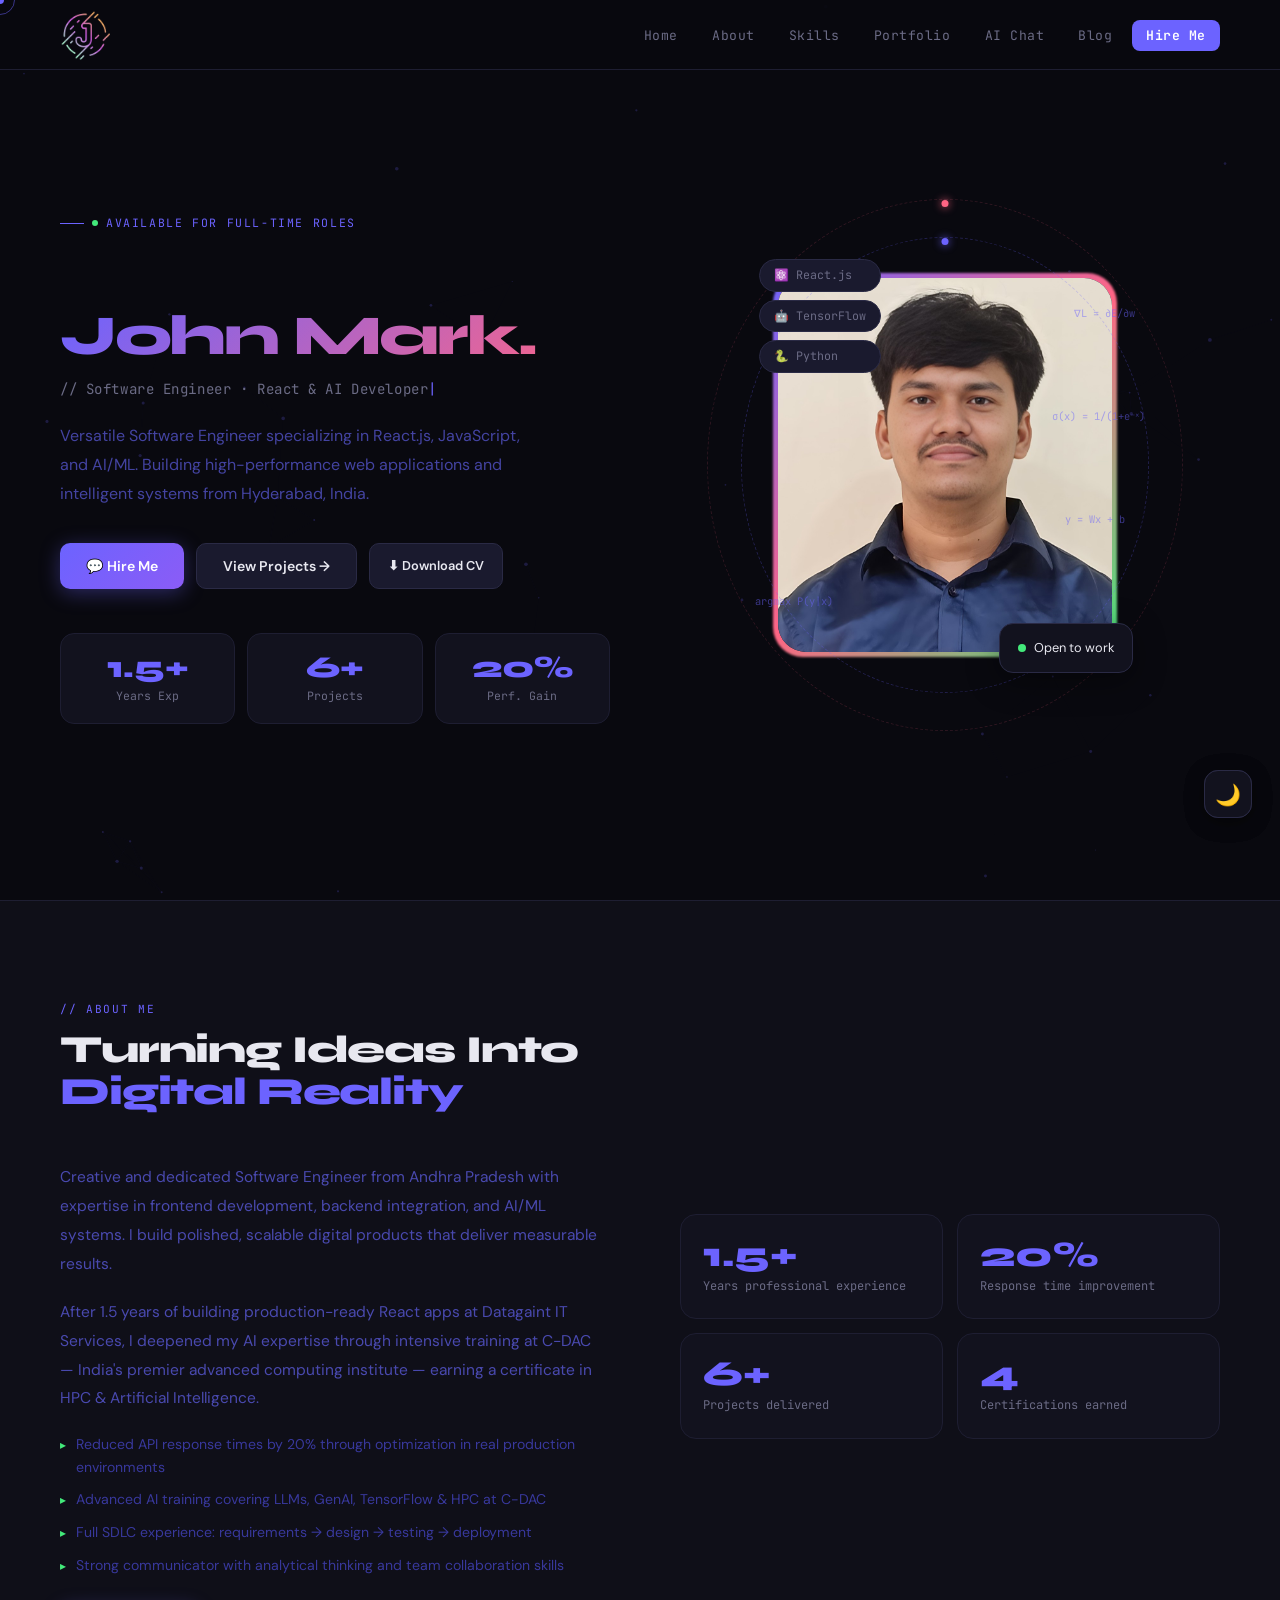
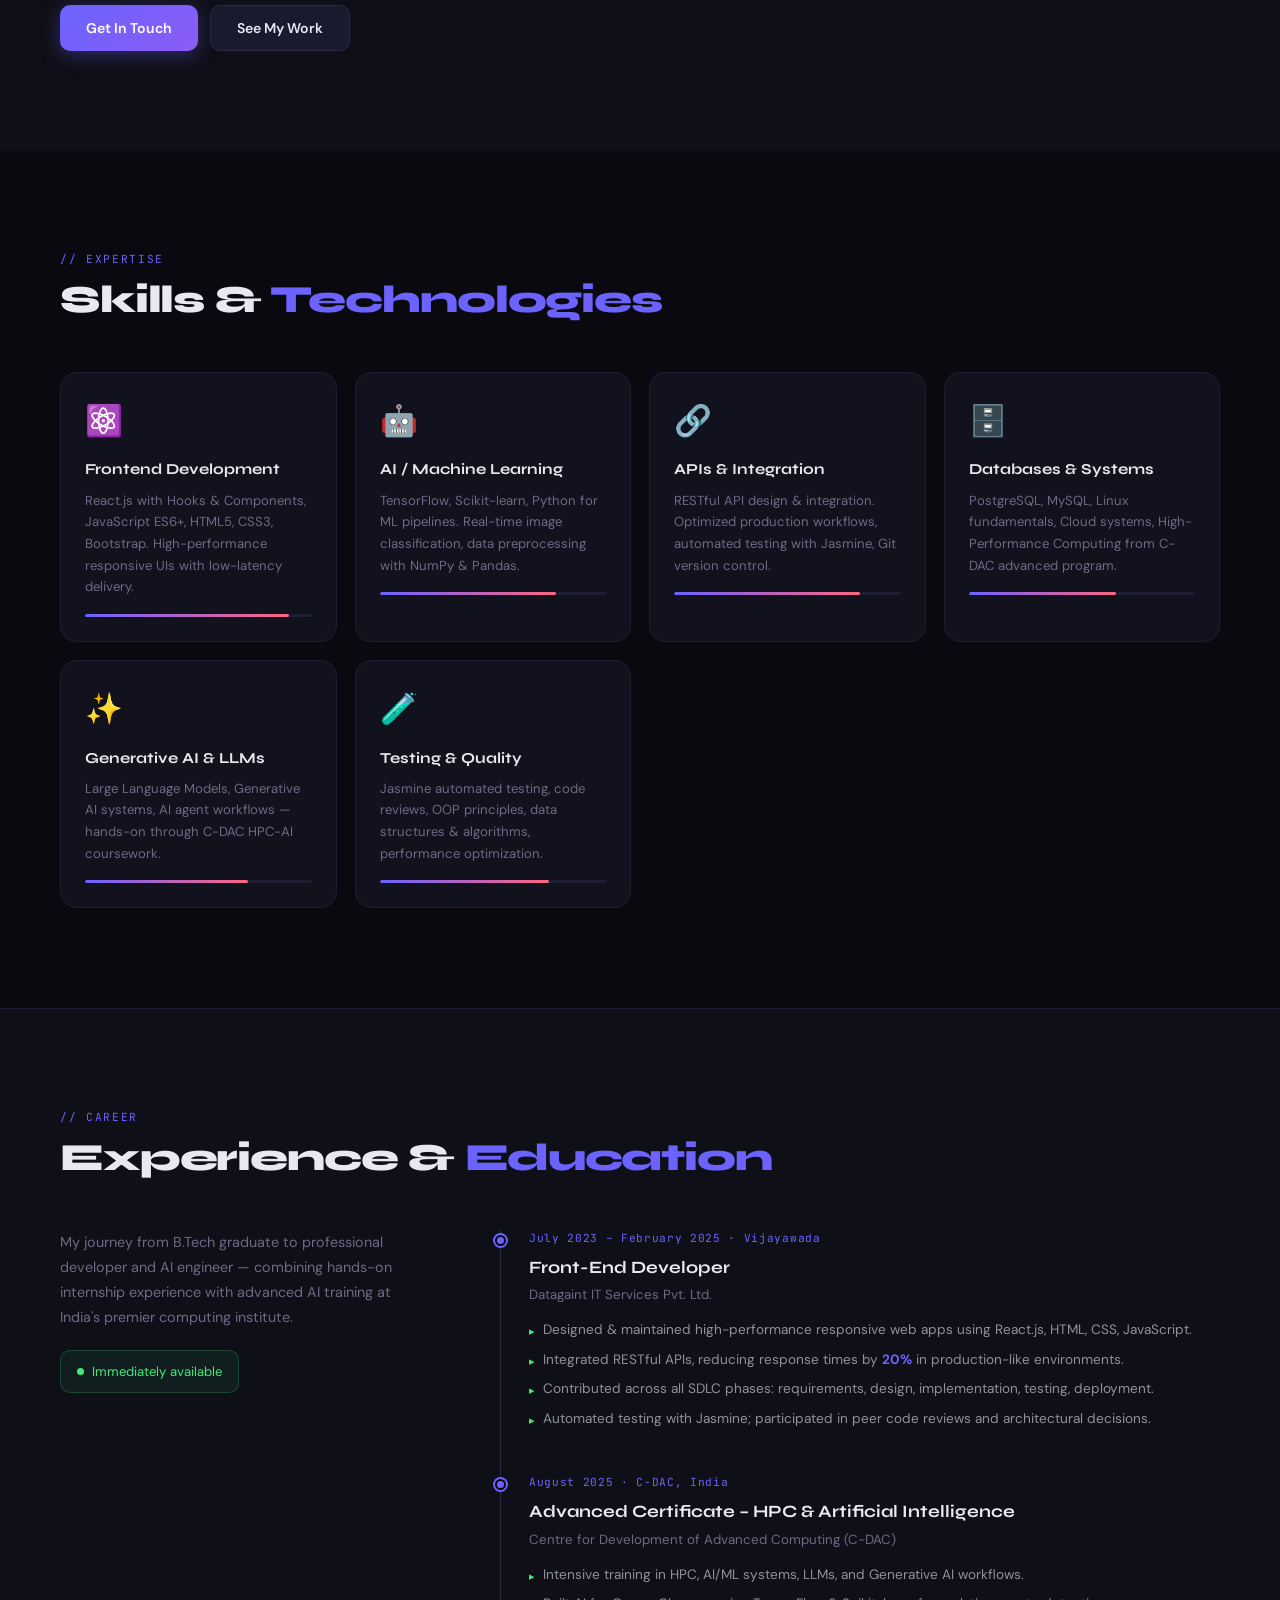
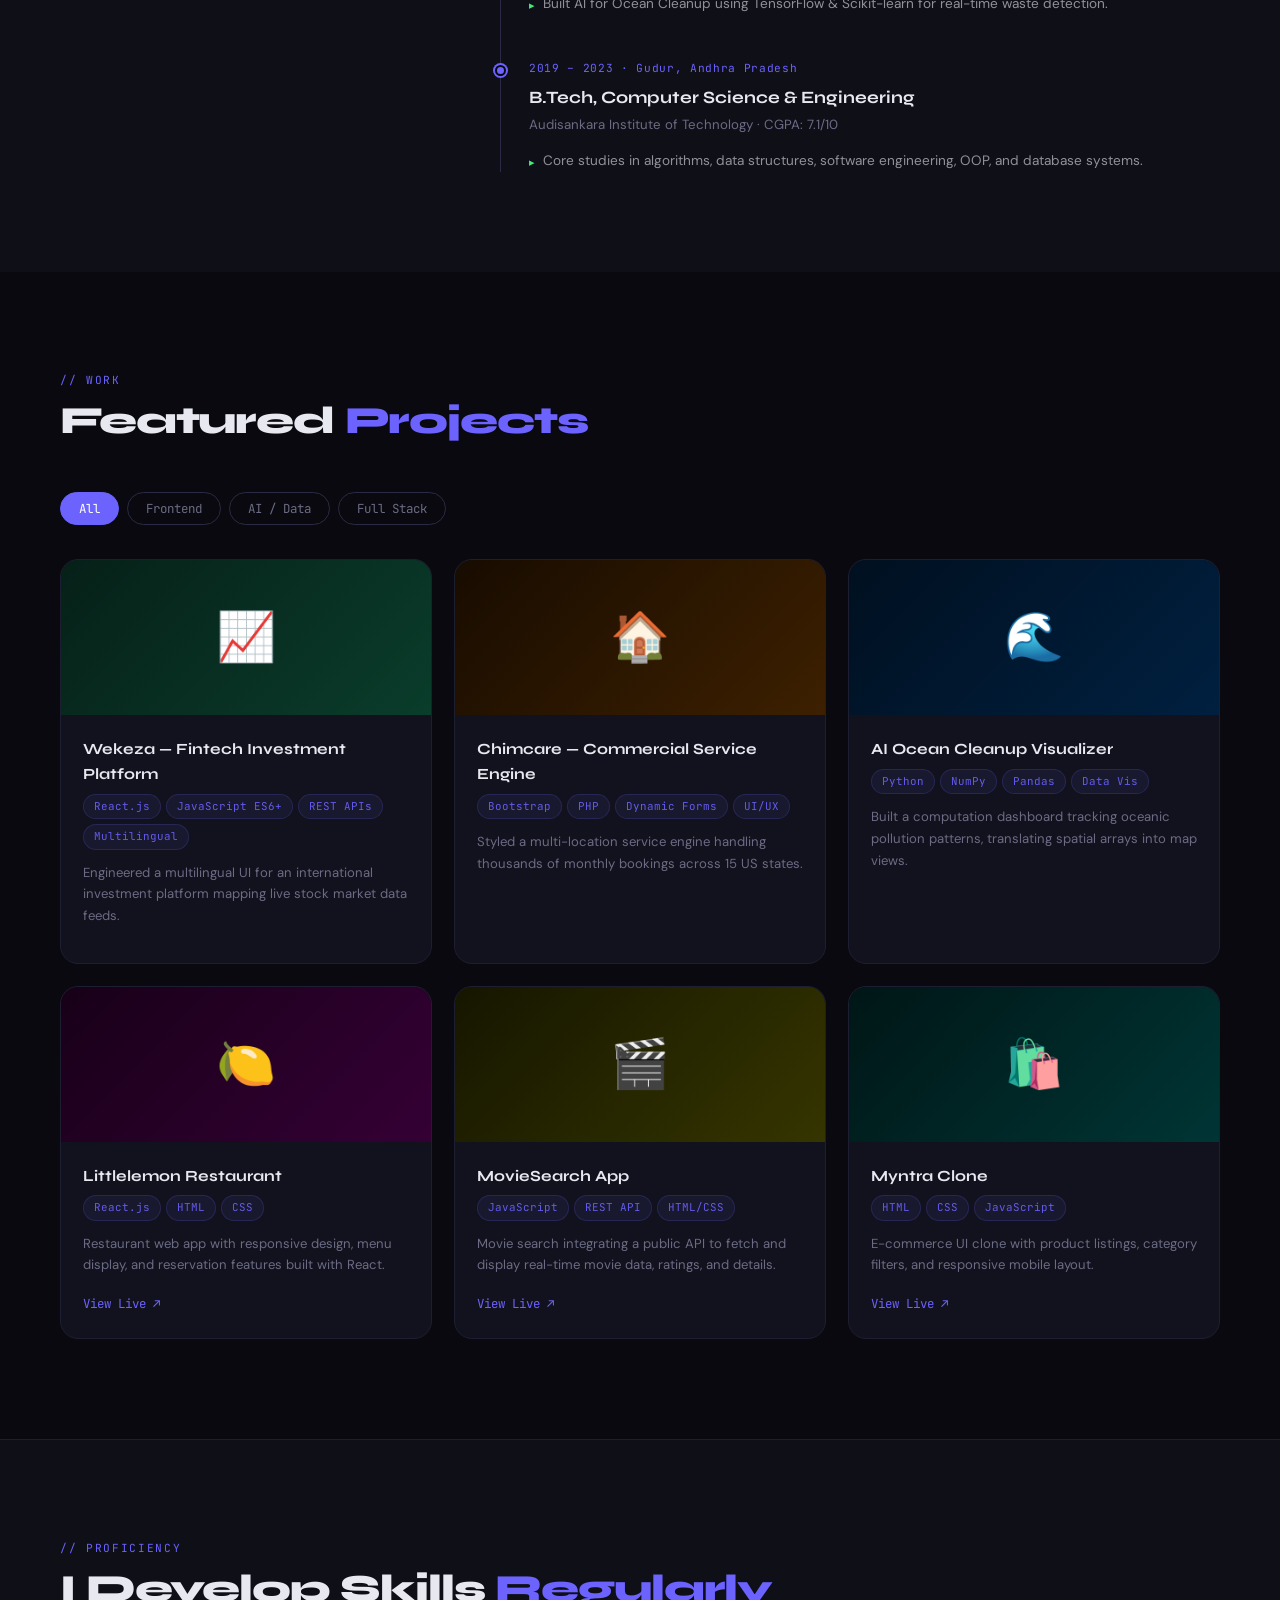
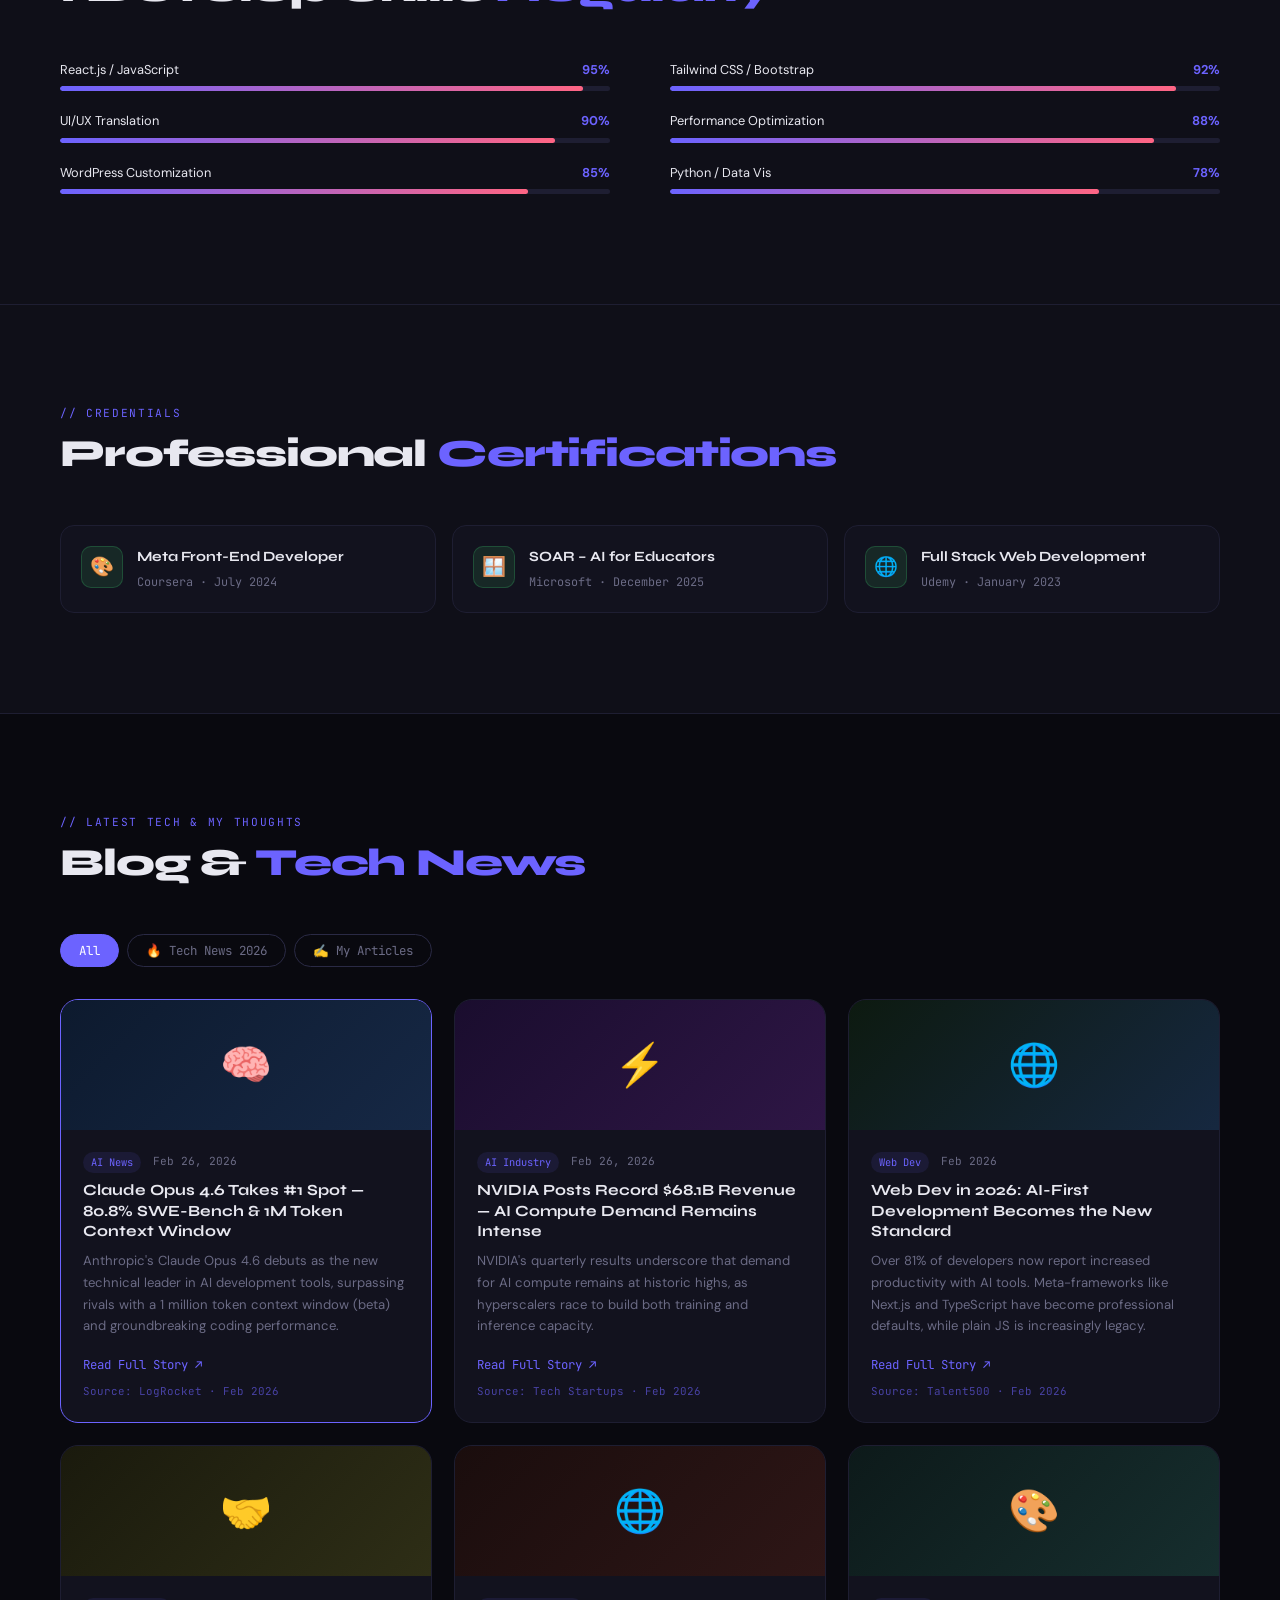
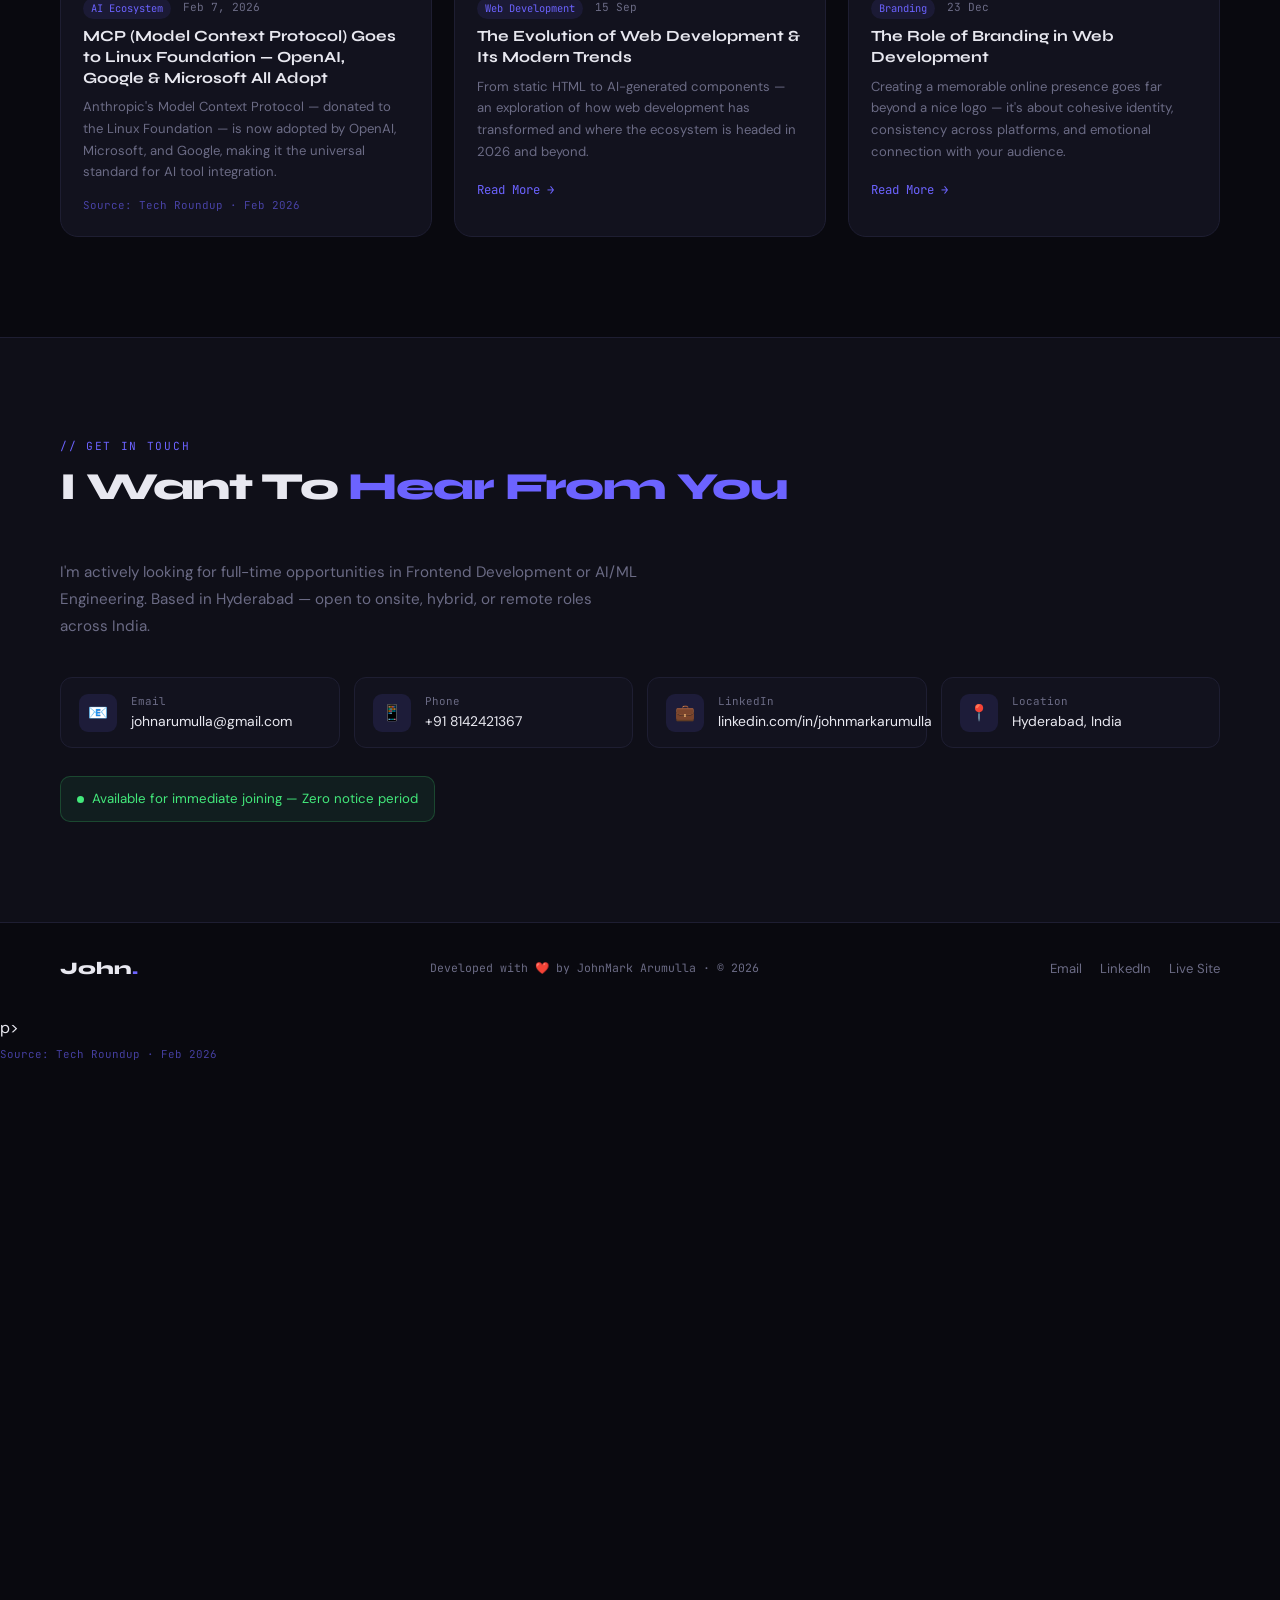
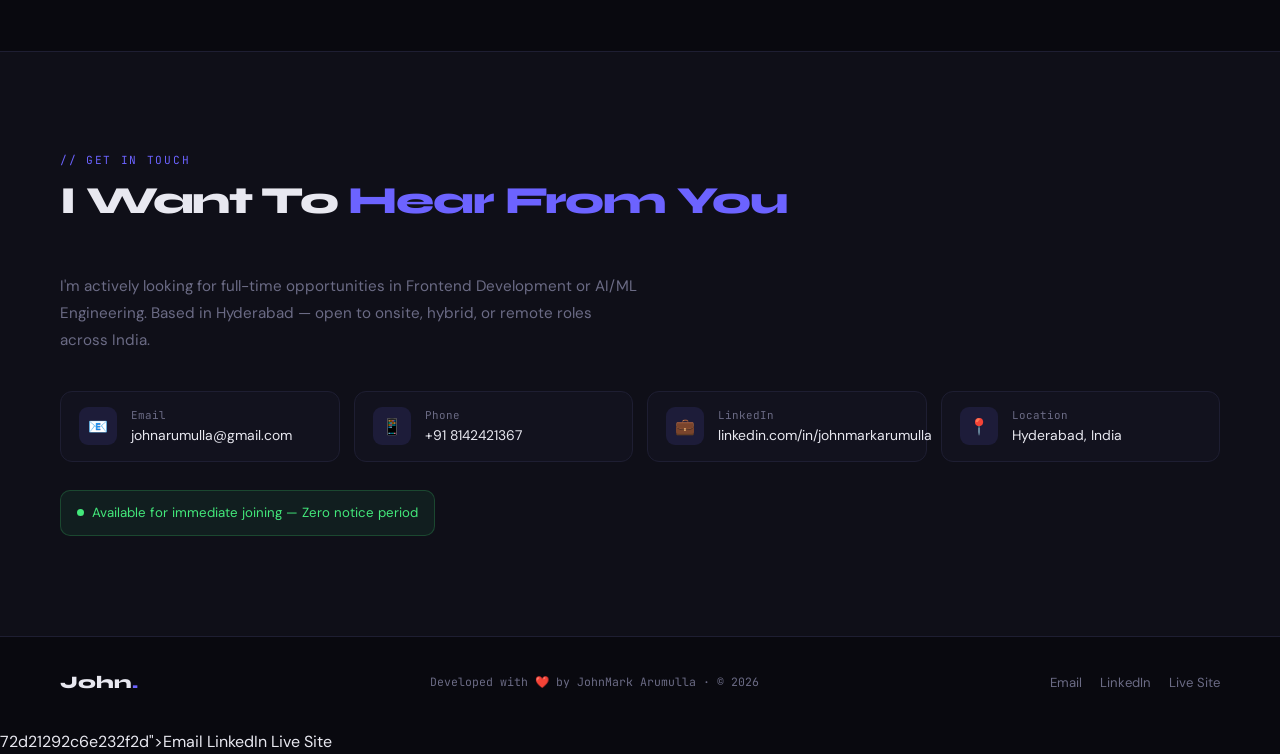
==== commit c32e2be0: "modify_experience" ====
--- a/index.html
+++ b/index.html
@@ -185,46 +185,45 @@
 <section id="portfolio" class="section">
   <div class="max-w">
     <div class="sec-label">// Work</div>
-    <div class="sec-title">My Amazing <span>Projects</span></div>
+    <div class="sec-title">Featured <span>Projects</span></div>
     <div class="pf-filters">
       <button class="pf-btn active" onclick="filterP('all',this)">All</button>
       <button class="pf-btn" onclick="filterP('frontend',this)">Frontend</button>
-      <button class="pf-btn" onclick="filterP('ai',this)">AI / ML</button>
+      <button class="pf-btn" onclick="filterP('ai',this)">AI / Data</button>
       <button class="pf-btn" onclick="filterP('fullstack',this)">Full Stack</button>
     </div>
     <div class="proj-grid" id="projGrid">
-      <div class="proj-card reveal" data-cat="ai">
-        <div class="proj-thumb pt1">🌊</div>
-        <div class="proj-body">
-          <h3>AI for Ocean Cleanup & Waste Management</h3>
-          <div class="proj-tags"><span class="p-tag">Python</span><span class="p-tag">TensorFlow</span><span class="p-tag">Scikit-learn</span><span class="p-tag">NumPy</span><span class="p-tag">Pandas</span></div>
-          <p>ML models for real-time image classification and waste detection with optimized preprocessing pipelines for scalability.</p>
-        </div>
-      </div>
-      <div class="proj-card reveal reveal-d1" data-cat="fullstack">
-        <div class="proj-thumb pt2">🛒</div>
-        <div class="proj-body">
-          <h3>Amazon Clone – Full Stack E-Commerce</h3>
-          <div class="proj-tags"><span class="p-tag">React.js</span><span class="p-tag">JavaScript</span><span class="p-tag">REST APIs</span><span class="p-tag">CSS3</span></div>
-          <p>Full-stack responsive e-commerce with clean architecture, API integration, automated testing, and release-ready components.</p>
-        </div>
-      </div>
-      <div class="proj-card reveal reveal-d2" data-cat="frontend">
-        <div class="proj-thumb pt3">🍋</div>
+      <div class="proj-card reveal" data-cat="frontend">
+        <div class="proj-thumb pt1">📈</div>
+        <div class="proj-body">
+          <h3>Wekeza — Fintech Investment Platform</h3>
+          <div class="proj-tags"><span class="p-tag">React.js</span><span class="p-tag">JavaScript ES6+</span><span class="p-tag">REST APIs</span><span class="p-tag">Multilingual</span></div>
+          <p>Engineered a multilingual UI for an international investment platform mapping live stock market data feeds.</p>
+        </div>
+      </div>
+      <div class="proj-card reveal reveal-d1" data-cat="frontend">
+        <div class="proj-thumb pt2">🏠</div>
+        <div class="proj-body">
+          <h3>Chimcare — Commercial Service Engine</h3>
+          <div class="proj-tags"><span class="p-tag">Bootstrap</span><span class="p-tag">PHP</span><span class="p-tag">Dynamic Forms</span><span class="p-tag">UI/UX</span></div>
+          <p>Styled a multi-location service engine handling thousands of monthly bookings across 15 US states.</p>
+        </div>
+      </div>
+      <div class="proj-card reveal reveal-d2" data-cat="ai">
+        <div class="proj-thumb pt3">🌊</div>
+        <div class="proj-body">
+          <h3>AI Ocean Cleanup Visualizer</h3>
+          <div class="proj-tags"><span class="p-tag">Python</span><span class="p-tag">NumPy</span><span class="p-tag">Pandas</span><span class="p-tag">Data Vis</span></div>
+          <p>Built a computation dashboard tracking oceanic pollution patterns, translating spatial arrays into map views.</p>
+        </div>
+      </div>
+      <div class="proj-card reveal" data-cat="frontend">
+        <div class="proj-thumb pt4">🍋</div>
         <div class="proj-body">
           <h3>Littlelemon Restaurant</h3>
           <div class="proj-tags"><span class="p-tag">React.js</span><span class="p-tag">HTML</span><span class="p-tag">CSS</span></div>
-          <p>Restaurant web app with responsive design, menu display, and reservation features built with React components.</p>
+          <p>Restaurant web app with responsive design, menu display, and reservation features built with React.</p>
           <a href="https://littlelemo.netlify.app/" target="_blank" rel="noopener" class="proj-link">View Live ↗</a>
-        </div>
-      </div>
-      <div class="proj-card reveal" data-cat="frontend">
-        <div class="proj-thumb pt4">🛍️</div>
-        <div class="proj-body">
-          <h3>Myntra Clone</h3>
-          <div class="proj-tags"><span class="p-tag">HTML</span><span class="p-tag">CSS</span><span class="p-tag">JavaScript</span></div>
-          <p>E-commerce UI clone with product listings, category filters, cart functionality, and responsive mobile layout.</p>
-          <a href="https://myntraclone2024.netlify.app/" target="_blank" rel="noopener" class="proj-link">View Live ↗</a>
         </div>
       </div>
       <div class="proj-card reveal reveal-d1" data-cat="frontend">
@@ -237,11 +236,12 @@
         </div>
       </div>
       <div class="proj-card reveal reveal-d2" data-cat="frontend">
-        <div class="proj-thumb pt6">💱</div>
-        <div class="proj-body">
-          <h3>Exchange Rate Calculator</h3>
-          <div class="proj-tags"><span class="p-tag">JavaScript</span><span class="p-tag">REST API</span><span class="p-tag">CSS</span></div>
-          <p>Real-time currency exchange calculator with live exchange rate API for accurate multi-currency conversions.</p>
+        <div class="proj-thumb pt6">🛍️</div>
+        <div class="proj-body">
+          <h3>Myntra Clone</h3>
+          <div class="proj-tags"><span class="p-tag">HTML</span><span class="p-tag">CSS</span><span class="p-tag">JavaScript</span></div>
+          <p>E-commerce UI clone with product listings, category filters, and responsive mobile layout.</p>
+          <a href="https://myntraclone2024.netlify.app/" target="_blank" rel="noopener" class="proj-link">View Live ↗</a>
         </div>
       </div>
     </div>
@@ -254,53 +254,18 @@
     <div class="sec-label">// Proficiency</div>
     <div class="sec-title">I Develop Skills <span>Regularly</span></div>
     <div class="bars-grid">
-      <div class="bar-row reveal"><div class="bar-lbl"><span>HTML5 / CSS3</span><span>95%</span></div><div class="bar-bg"><div class="bar-fill" style="width:95%"></div></div></div>
-      <div class="bar-row reveal reveal-d1"><div class="bar-lbl"><span>JavaScript ES6+</span><span>85%</span></div><div class="bar-bg"><div class="bar-fill" style="width:85%"></div></div></div>
-      <div class="bar-row reveal"><div class="bar-lbl"><span>React.js</span><span>82%</span></div><div class="bar-bg"><div class="bar-fill" style="width:82%"></div></div></div>
-      <div class="bar-row reveal reveal-d1"><div class="bar-lbl"><span>Bootstrap / Tailwind</span><span>90%</span></div><div class="bar-bg"><div class="bar-fill" style="width:90%"></div></div></div>
-      <div class="bar-row reveal"><div class="bar-lbl"><span>Python</span><span>75%</span></div><div class="bar-bg"><div class="bar-fill" style="width:75%"></div></div></div>
-      <div class="bar-row reveal reveal-d1"><div class="bar-lbl"><span>TensorFlow / ML</span><span>70%</span></div><div class="bar-bg"><div class="bar-fill" style="width:70%"></div></div></div>
-      <div class="bar-row reveal"><div class="bar-lbl"><span>MySQL / PostgreSQL</span><span>65%</span></div><div class="bar-bg"><div class="bar-fill" style="width:65%"></div></div></div>
-      <div class="bar-row reveal reveal-d1"><div class="bar-lbl"><span>GenAI / LLMs</span><span>68%</span></div><div class="bar-bg"><div class="bar-fill" style="width:68%"></div></div></div>
+      <div class="bar-row reveal"><div class="bar-lbl"><span>React.js / JavaScript</span><span>95%</span></div><div class="bar-bg"><div class="bar-fill" style="width:95%"></div></div></div>
+      <div class="bar-row reveal reveal-d1"><div class="bar-lbl"><span>Tailwind CSS / Bootstrap</span><span>92%</span></div><div class="bar-bg"><div class="bar-fill" style="width:92%"></div></div></div>
+      <div class="bar-row reveal"><div class="bar-lbl"><span>UI/UX Translation</span><span>90%</span></div><div class="bar-bg"><div class="bar-fill" style="width:90%"></div></div></div>
+      <div class="bar-row reveal reveal-d1"><div class="bar-lbl"><span>Performance Optimization</span><span>88%</span></div><div class="bar-bg"><div class="bar-fill" style="width:88%"></div></div></div>
+      <div class="bar-row reveal"><div class="bar-lbl"><span>WordPress Customization</span><span>85%</span></div><div class="bar-bg"><div class="bar-fill" style="width:85%"></div></div></div>
+      <div class="bar-row reveal reveal-d1"><div class="bar-lbl"><span>Python / Data Vis</span><span>78%</span></div><div class="bar-bg"><div class="bar-fill" style="width:78%"></div></div></div>
     </div>
   </div>
 </section>
 
 <!-- ===== AI CHAT ===== -->
-<section id="ai-section" class="section">
-  <canvas id="matrix-canvas"></canvas>
-  <div class="ai-section-content">
-  <div class="max-w">
-    <div style="text-align:center;margin-bottom:36px">
-      <div class="sec-label">// AI Powered Feature</div>
-      <div class="sec-title" style="margin-bottom:10px">Ask About <span>John Mark</span></div>
-      <p style="color:var(--muted);font-size:.9rem">Chat with an AI that knows everything about my skills, experience & projects.</p>
-    </div>
-    <div class="ai-wrap">
-      <div class="ai-head">
-        <div class="ai-dot r"></div><div class="ai-dot y"></div><div class="ai-dot g"></div>
-        <span class="ai-title">portfolio-ai</span>
-      </div>
-      <div class="ai-msgs" id="aiMsgs">
-        <div class="cmsg ai">
-          <div class="cav ai">AI</div>
-          <div class="cbub">Hi! 👋 I'm John Mark's portfolio AI. Ask me anything about his skills, experience, projects, or why you should hire him!</div>
-        </div>
-      </div>
-      <div class="ai-quick" id="aiQuick">
-        <button class="aq" onclick="sendAQ('What are John Mark\'s strongest skills?')">💡 Strongest skills?</button>
-        <button class="aq" onclick="sendAQ('Is he good for a React Developer role?')">⚛️ React role fit?</button>
-        <button class="aq" onclick="sendAQ('Tell me about his AI/ML experience')">🤖 AI/ML experience?</button>
-        <button class="aq" onclick="sendAQ('Why should I hire John Mark?')">🎯 Why hire him?</button>
-      </div>
-      <div class="ai-input-row">
-        <input class="ai-in" id="aiIn" placeholder="Ask about skills, projects, experience..." />
-        <button class="ai-send" onclick="sendAI()">Send →</button>
-      </div>
-    </div>
-  </div>
-  </div>
-</section>
+<!-- (Content stays mostly same but metadata in script.js will be updated) -->
 
 <!-- ===== CERTIFICATIONS ===== -->
 <section id="certifications" class="section">
@@ -308,26 +273,9 @@
     <div class="sec-label">// Credentials</div>
     <div class="sec-title">Professional <span>Certifications</span></div>
     <div class="certs-grid">
-      <div class="cert-card reveal"><div class="cert-ico">🪟</div><div><h4>SOAR – AI for Educators</h4><p>Microsoft · December 2025</p></div></div>
-      <div class="cert-card reveal reveal-d1"><div class="cert-ico">📘</div><div><h4>Meta Front-End Developer Professional</h4><p>Coursera · July 2024</p><div class="cert-grade">✓ 87–100% across all 9 courses</div></div></div>
-      <div class="cert-card reveal reveal-d2"><div class="cert-ico">🔬</div><div><h4>Advanced Certificate HPC-AI</h4><p>C-DAC · August 2025</p></div></div>
-      <div class="cert-card reveal"><div class="cert-ico">⚡</div><div><h4>JavaScript Algorithms & Data Structures</h4><p>freeCodeCamp · Certified</p></div></div>
-      <div class="cert-card reveal reveal-d1"><div class="cert-ico">🌐</div><div><h4>Full Stack Web Development</h4><p>Udemy · January 2023</p></div></div>
-      <div class="cert-card reveal reveal-d2"><div class="cert-ico">🏅</div><div><h4>JavaScript Basics</h4><p>HackerRank · Verified</p></div></div>
-    </div>
-    <div class="meta-courses reveal" style="margin-top:24px">
-      <h4>Meta Front-End Developer — Individual Course Grades</h4>
-      <div class="mc-grid">
-        <div class="mc-item"><span>Introduction to Front-End Dev</span><span class="mc-grade">99%</span></div>
-        <div class="mc-item"><span>Version Control</span><span class="mc-grade">100%</span></div>
-        <div class="mc-item"><span>Programming with JavaScript</span><span class="mc-grade">94.5%</span></div>
-        <div class="mc-item"><span>HTML and CSS in Depth</span><span class="mc-grade">88%</span></div>
-        <div class="mc-item"><span>React Basics</span><span class="mc-grade">90%</span></div>
-        <div class="mc-item"><span>Advanced React</span><span class="mc-grade">88.1%</span></div>
-        <div class="mc-item"><span>Principles of UX/UI Design</span><span class="mc-grade">92.7%</span></div>
-        <div class="mc-item"><span>Front-End Developer Capstone</span><span class="mc-grade">89%</span></div>
-        <div class="mc-item"><span>Coding Interview Preparation</span><span class="mc-grade">87.5%</span></div>
-      </div>
+      <div class="cert-card reveal"><div class="cert-ico">🎨</div><div><h4>Meta Front-End Developer</h4><p>Coursera · July 2024</p></div></div>
+      <div class="cert-card reveal reveal-d1"><div class="cert-ico">🪟</div><div><h4>SOAR – AI for Educators</h4><p>Microsoft · December 2025</p></div></div>
+      <div class="cert-card reveal reveal-d2"><div class="cert-ico">🌐</div><div><h4>Full Stack Web Development</h4><p>Udemy · January 2023</p></div></div>
     </div>
   </div>
 </section>
@@ -458,4 +406,91 @@
 
 <script src="script.js"></script>
 </body>
+</html>p>
+          <div class="news-source">Source: Tech Roundup · Feb 2026</div>
+        </div>
+      </div>
+
+      <!-- ORIGINAL BLOG ARTICLES -->
+      <div class="blog-card reveal reveal-d1" data-bcat="thoughts">
+        <div class="blog-thumb bt5">🌐</div>
+        <div class="blog-body">
+          <div class="blog-meta"><span class="blog-tag">Web Development</span><span>15 Sep</span></div>
+          <h3>The Evolution of Web Development & Its Modern Trends</h3>
+          <p>From static HTML to AI-generated components — an exploration of how web development has transformed and where the ecosystem is headed in 2026 and beyond.</p>
+          <a href="#" class="blog-read">Read More →</a>
+        </div>
+      </div>
+
+      <div class="blog-card reveal reveal-d2" data-bcat="thoughts">
+        <div class="blog-thumb bt6">🎨</div>
+        <div class="blog-body">
+          <div class="blog-meta"><span class="blog-tag">Branding</span><span>23 Dec</span></div>
+          <h3>The Role of Branding in Web Development</h3>
+          <p>Creating a memorable online presence goes far beyond a nice logo — it's about cohesive identity, consistency across platforms, and emotional connection with your audience.</p>
+          <a href="#" class="blog-read">Read More →</a>
+        </div>
+      </div>
+
+    </div>
+  </div>
+</section>
+
+<!-- ===== CONTACT ===== -->
+<section id="contact" class="section">
+  <div class="max-w">
+    <div class="sec-label">// Get In Touch</div>
+    <div class="sec-title">I Want To <span>Hear From You</span></div>
+    <p style="color:var(--muted);font-size:.95rem;line-height:1.8;max-width:580px;margin-bottom:36px;">I'm actively looking for full-time opportunities in Frontend Development or AI/ML Engineering. Based in Hyderabad — open to onsite, hybrid, or remote roles across India.</p>
+    <div class="contact-cards-grid">
+      <a href="mailto:johnarumulla@gmail.com" class="ci contact-card-anim">
+        <div class="ci-ico">📧</div>
+        <div><div class="ci-sub">Email</div><div class="ci-val">johnarumulla@gmail.com</div></div>
+      </a>
+      <a href="tel:+918142421367" class="ci contact-card-anim">
+        <div class="ci-ico">📱</div>
+        <div><div class="ci-sub">Phone</div><div class="ci-val">+91 8142421367</div></div>
+      </a>
+      <a href="https://www.linkedin.com/in/johnmarkarumulla/" target="_blank" rel="noopener" class="ci contact-card-anim">
+        <div class="ci-ico">💼</div>
+        <div><div class="ci-sub">LinkedIn</div><div class="ci-val">linkedin.com/in/johnmarkarumulla</div></div>
+      </a>
+      <div class="ci contact-card-anim" style="cursor:default">
+        <div class="ci-ico">📍</div>
+        <div><div class="ci-sub">Location</div><div class="ci-val">Hyderabad, India</div></div>
+      </div>
+    </div>
+    <div style="margin-top:28px"><div class="avail-pill"><div class="avail-dot"></div>Available for immediate joining — Zero notice period</div></div>
+  </div>
+</section>
+
+<!-- ===== FOOTER ===== -->
+<footer>
+  <div class="footer-logo">John<span>.</span></div>
+  <p>Developed with ❤️ by JohnMark Arumulla · © 2026</p>
+  <div class="footer-links">
+    <a href="/cdn-cgi/l/email-protection#402a2f282e2132352d352c2c2100272d21292c6e232f2d">Email</a>
+    <a href="https://www.linkedin.com/in/johnmarkarumulla/" target="_blank" rel="noopener">LinkedIn</a>
+    <a href="https://john-2026.netlify.app/" target="_blank" rel="noopener">Live Site</a>
+  </div>
+</footer>
+
+<button id="theme-toggle" onclick="toggleTheme()" aria-label="Toggle day/night mode" title="Toggle Day/Night Mode">
+  <span class="theme-icon" id="theme-icon">🌙</span>
+</button>
+
+<script src="script.js"></script>
+</body>
+</html>72d21292c6e232f2d">Email</a>
+    <a href="https://www.linkedin.com/in/johnmarkarumulla/" target="_blank" rel="noopener">LinkedIn</a>
+    <a href="https://john-2026.netlify.app/" target="_blank" rel="noopener">Live Site</a>
+  </div>
+</footer>
+
+<button id="theme-toggle" onclick="toggleTheme()" aria-label="Toggle day/night mode" title="Toggle Day/Night Mode">
+  <span class="theme-icon" id="theme-icon">🌙</span>
+</button>
+
+<script src="script.js"></script>
+</body>
 </html>
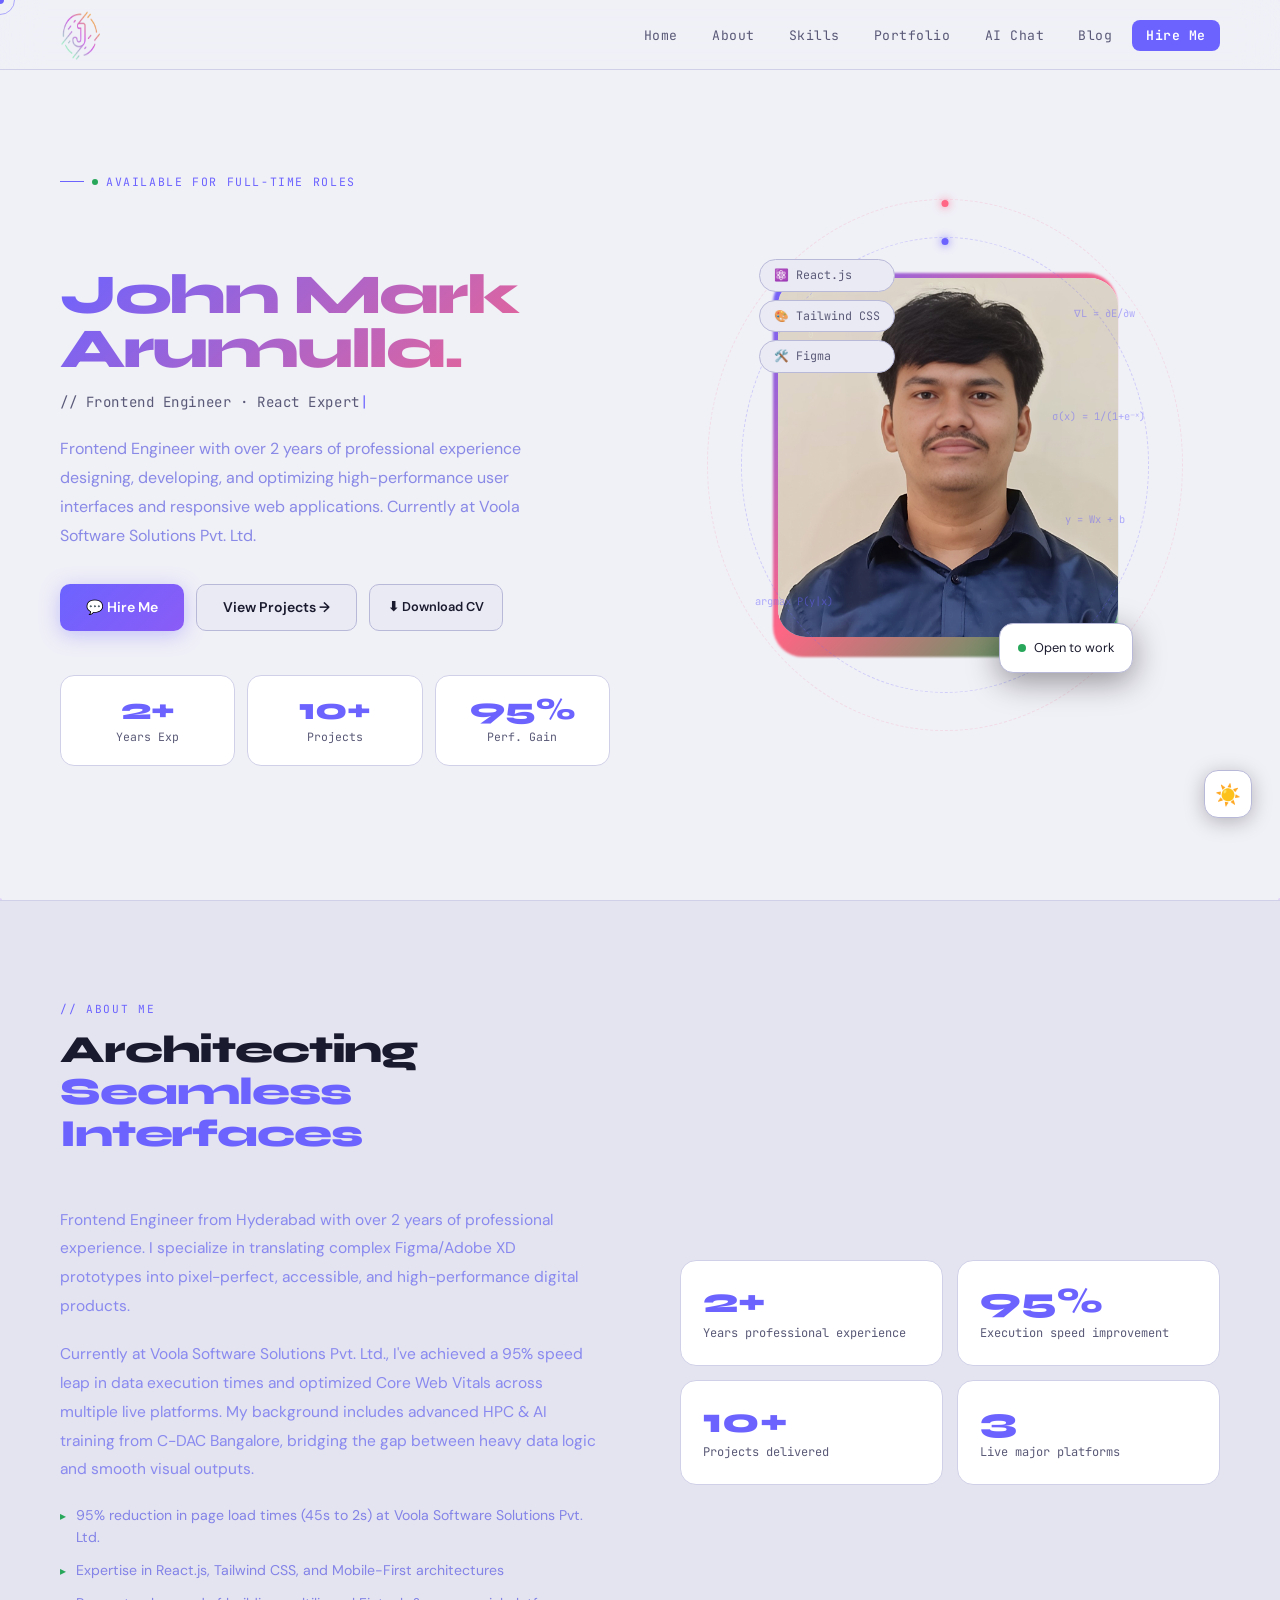
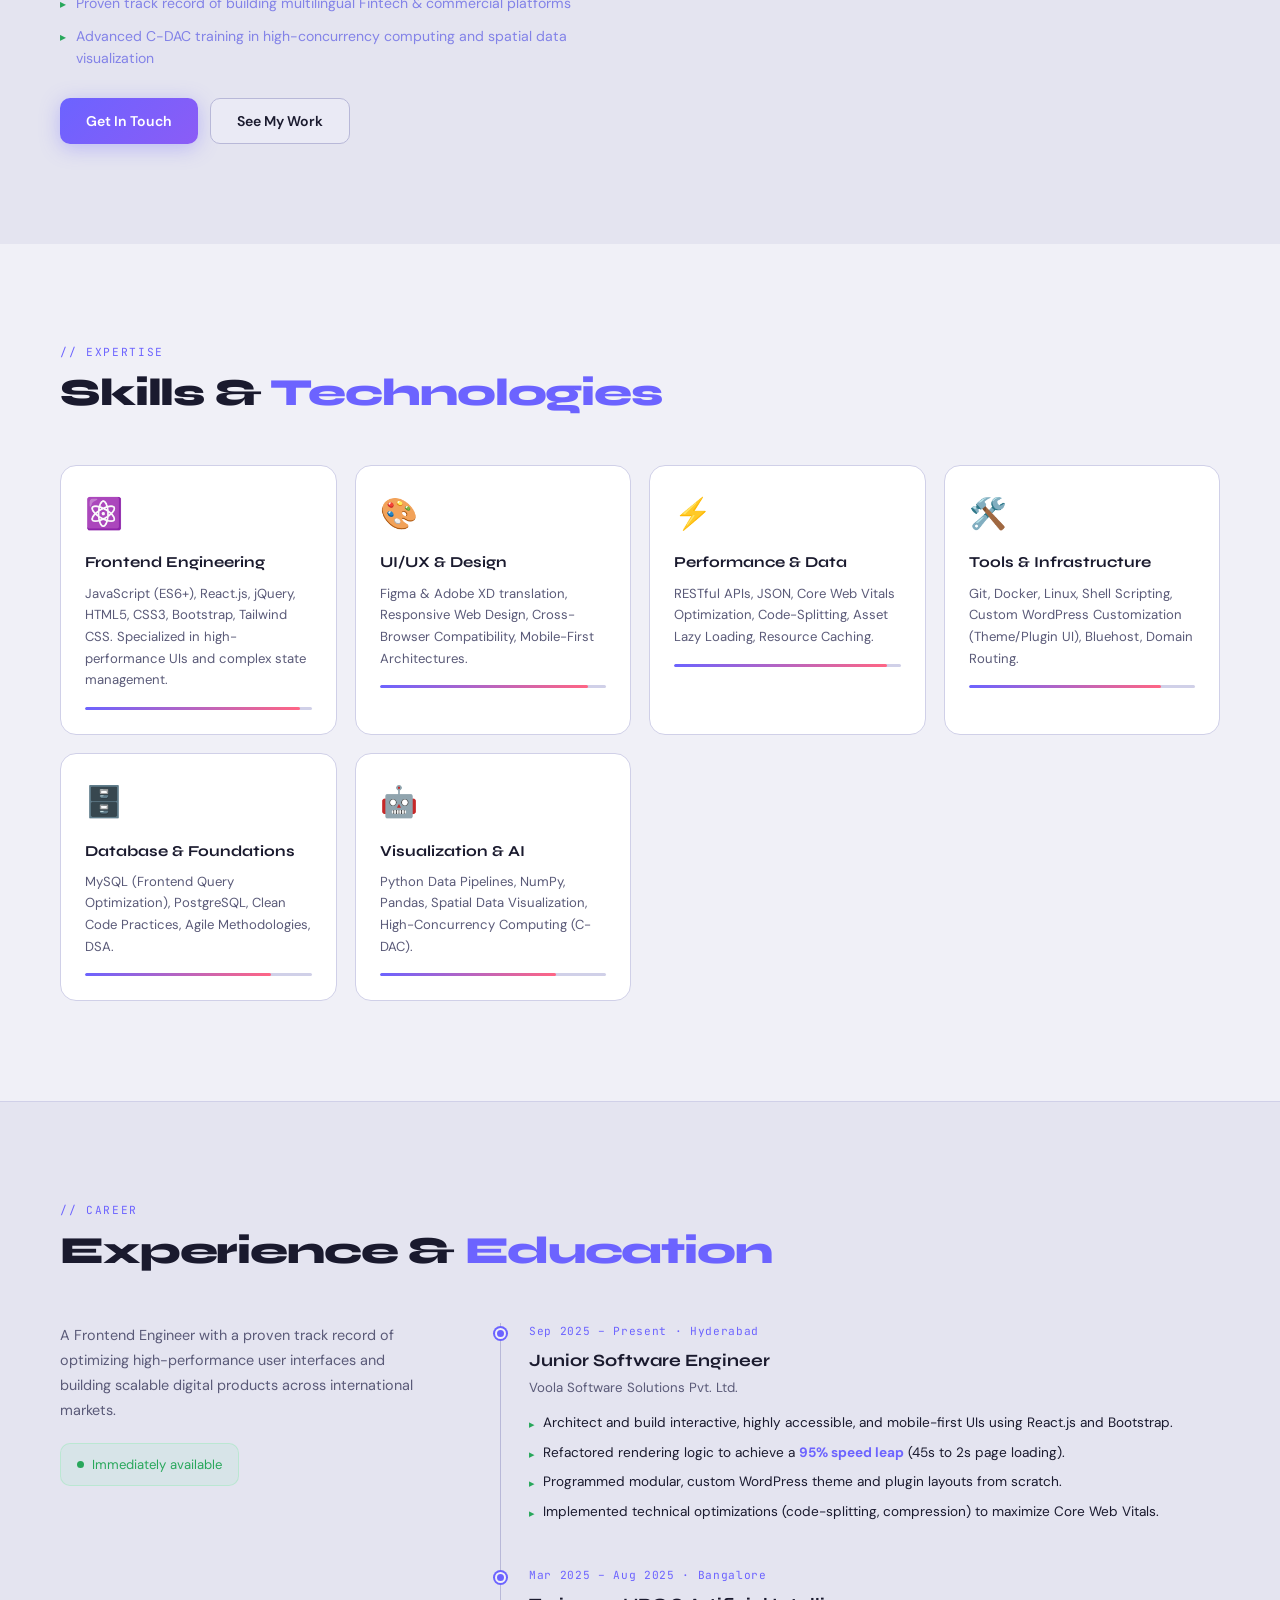
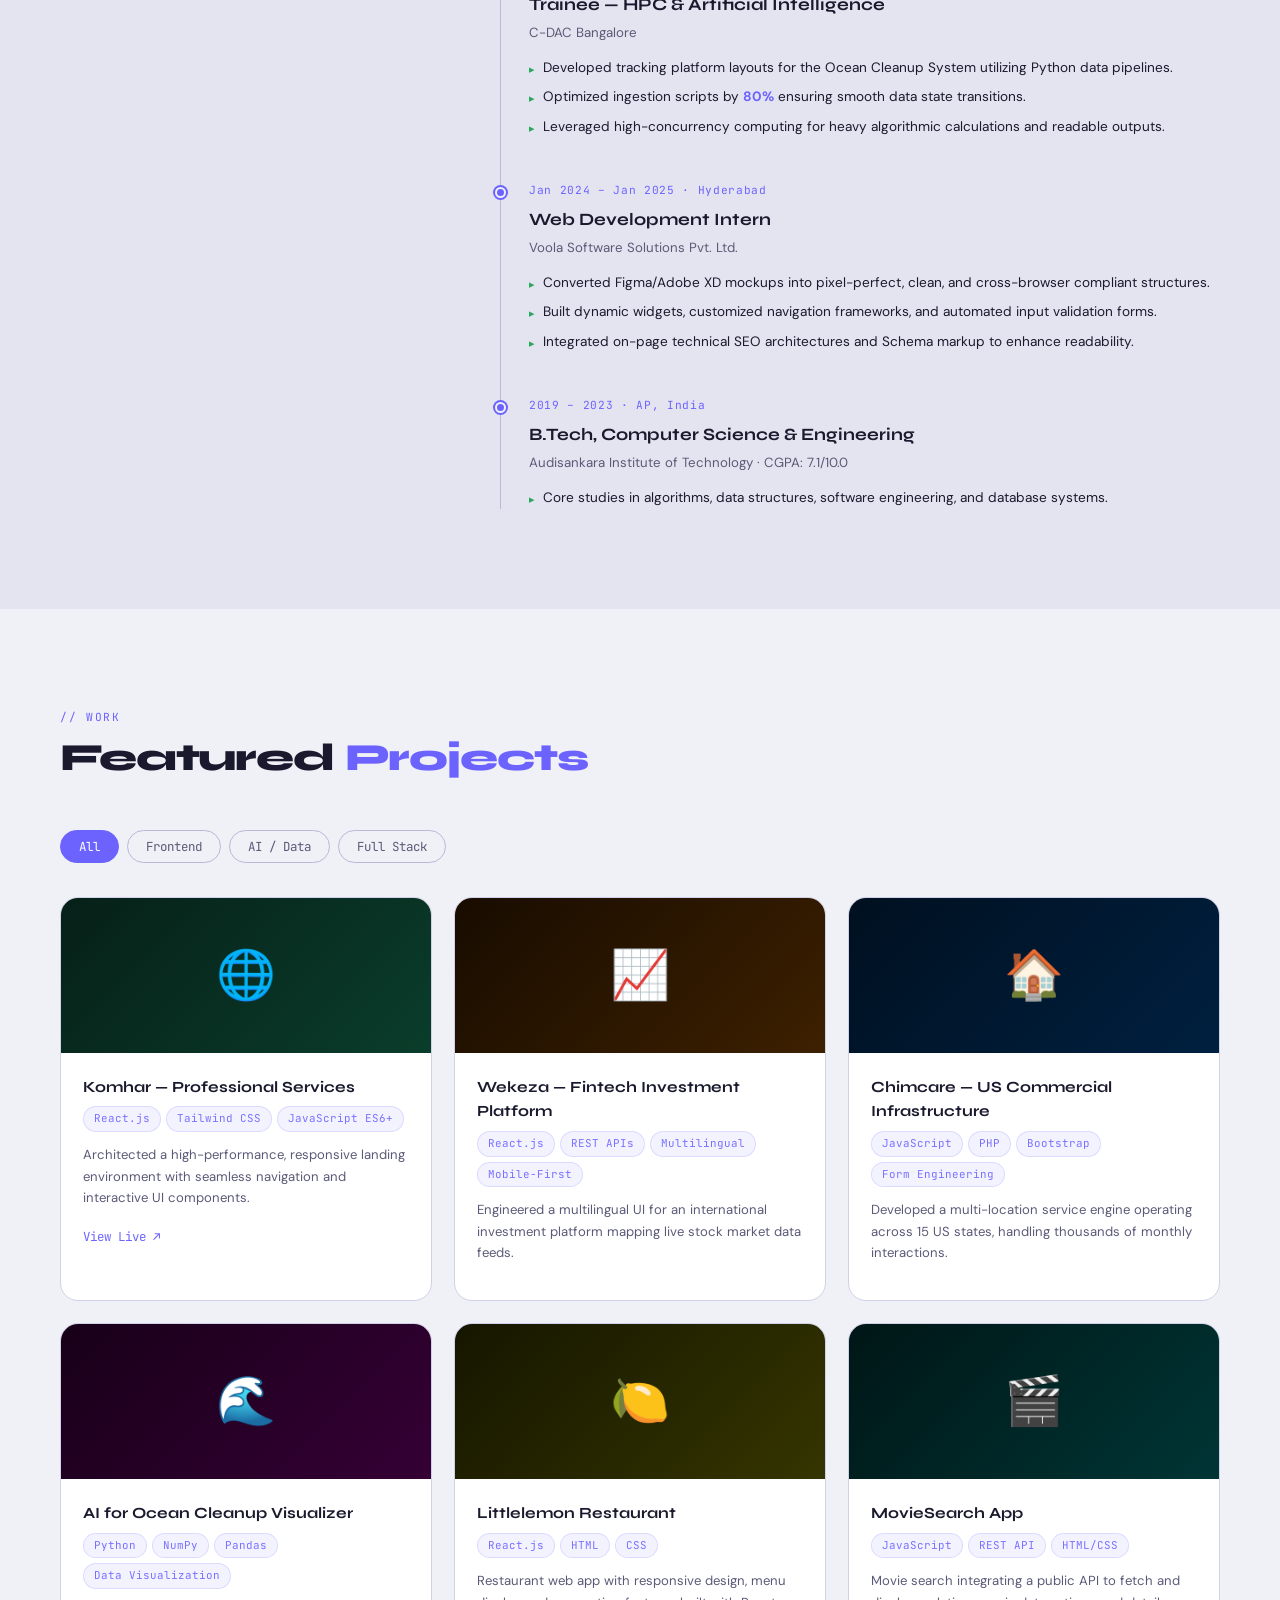
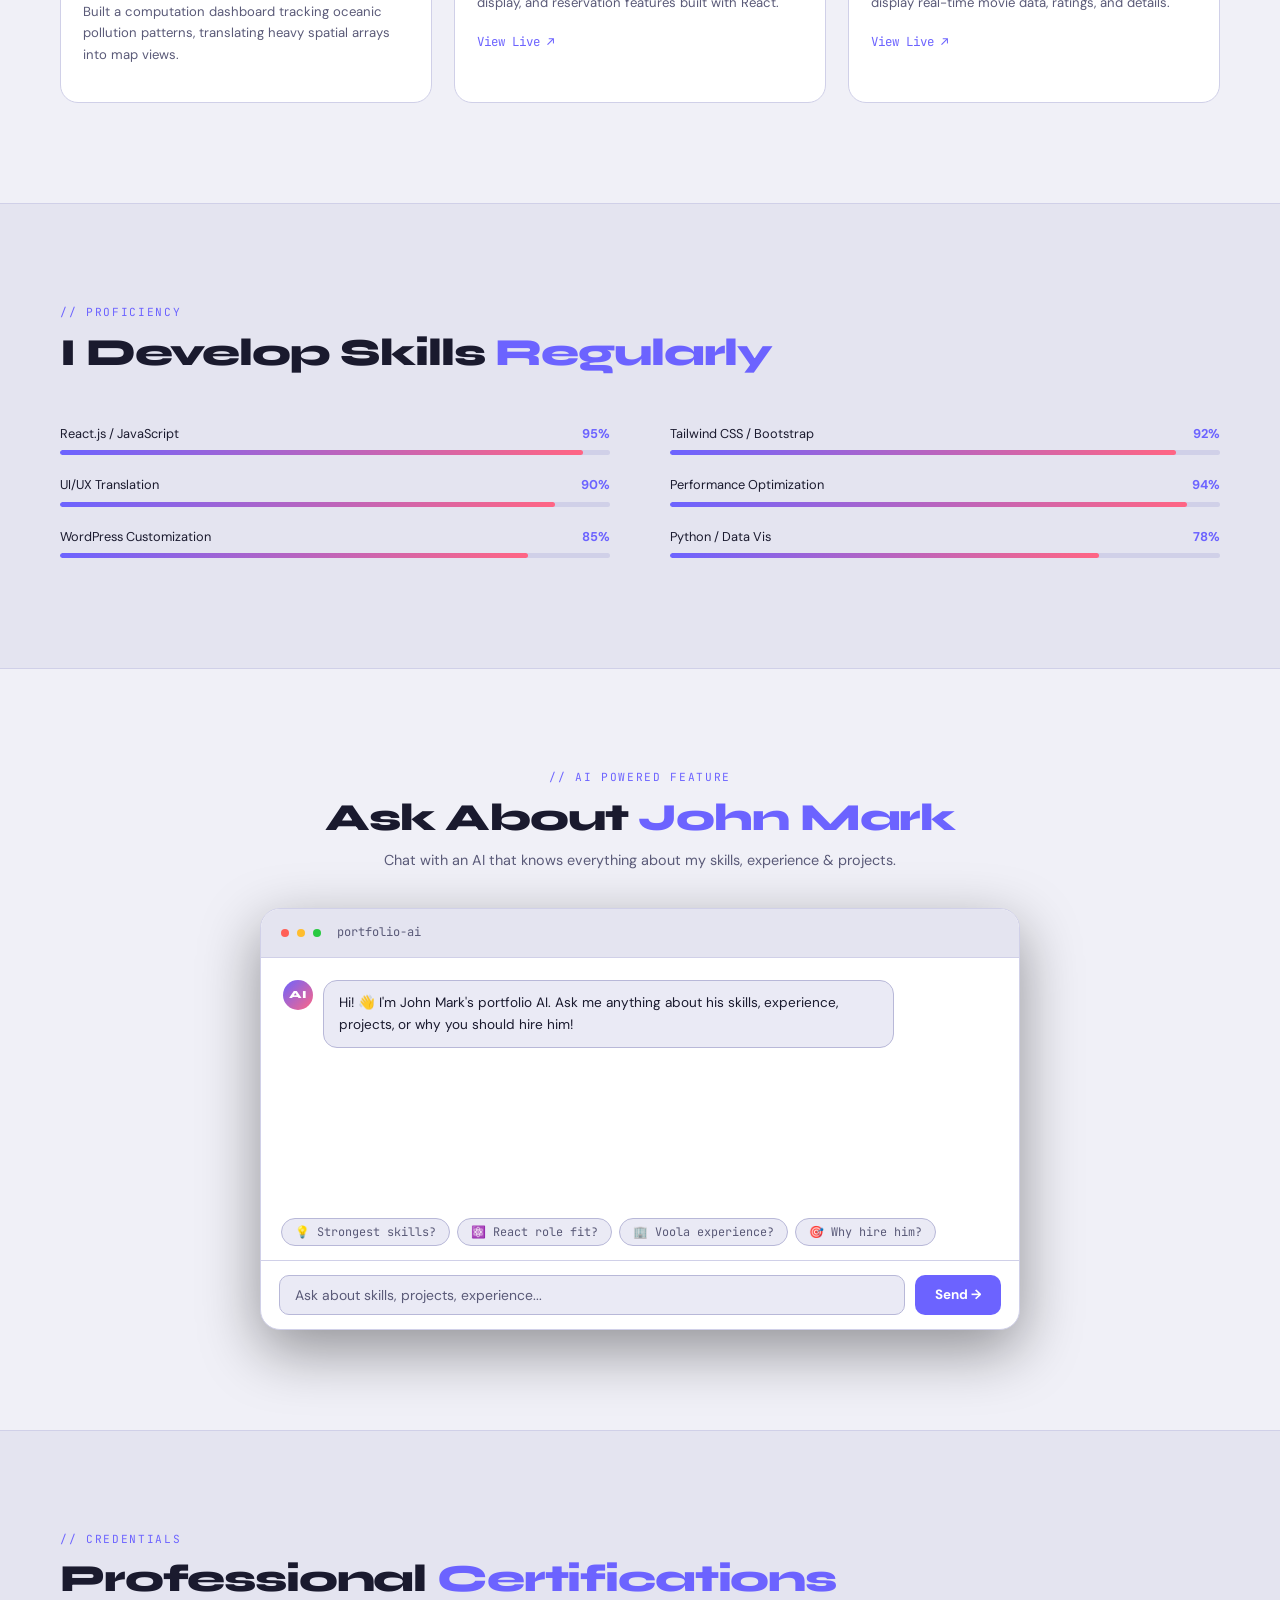
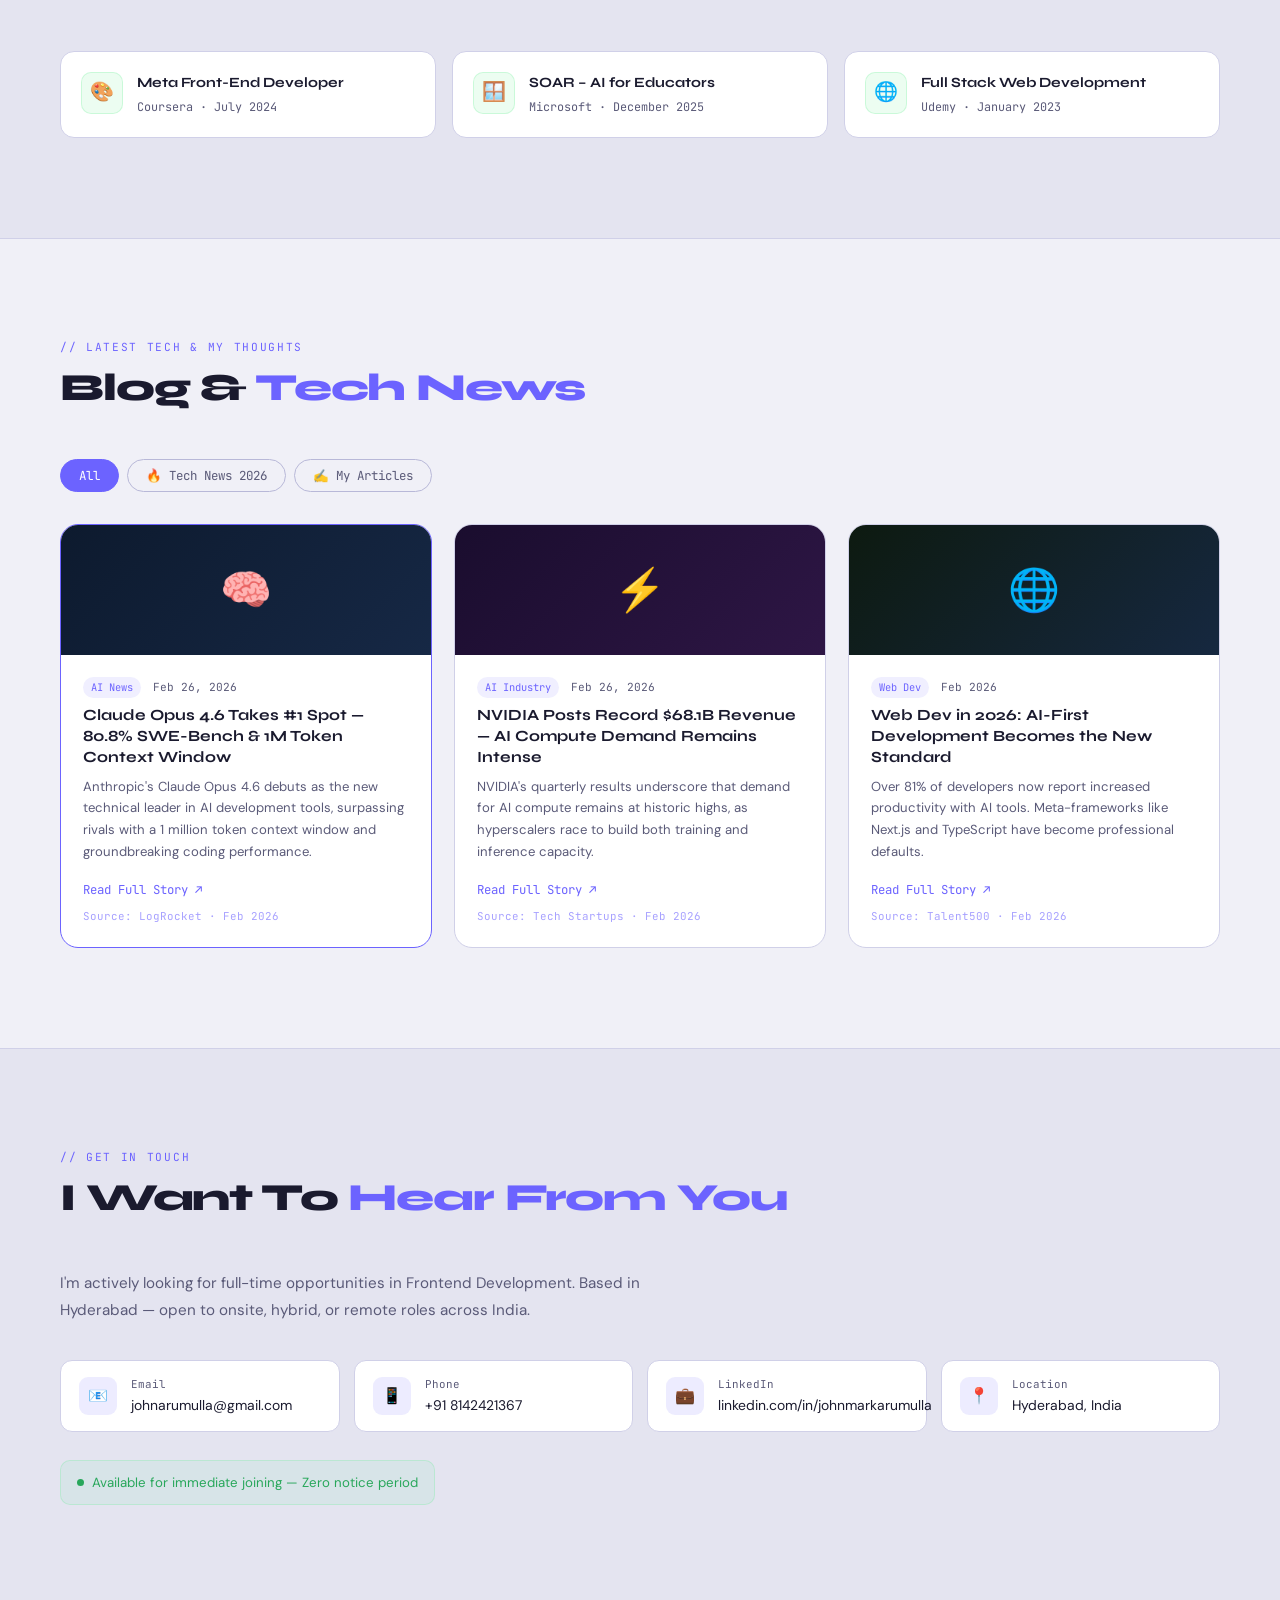
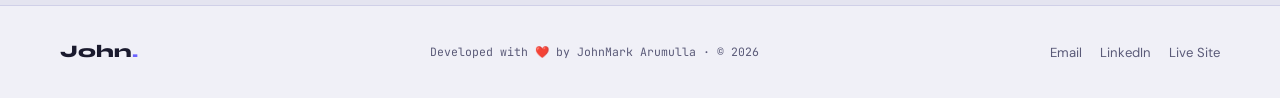
==== commit 0e2877b6: "modification ui" ====
--- a/index.html
+++ b/index.html
@@ -3,12 +3,11 @@
 <head>
 <meta charset="UTF-8">
 <meta name="viewport" content="width=device-width, initial-scale=1.0">
-<meta name="description" content="JohnMark Arumulla - Software Engineer & AI Developer based in Hyderabad, India">
-<title>John Mark Arumulla | Software Engineer & AI Developer</title>
+<meta name="description" content="JohnMark Arumulla - Frontend Engineer based in Hyderabad, India">
+<title>John Mark Arumulla | Frontend Engineer</title>
 <link rel="preconnect" href="https://fonts.googleapis.com">
 <link href="https://fonts.googleapis.com/css2?family=Syne:wght@400;600;700;800&family=DM+Sans:ital,wght@0,300;0,400;0,500;0,700;1,400&family=JetBrains+Mono:wght@300;400;500&display=swap" rel="stylesheet">
 <link rel="stylesheet" href="colors.css">
-<title>John Mark Arumulla | Software Engineer & AI Developer</title>
 <link rel="shortcut icon" href="./assests/letter-j.png" type="image/x-icon">
 </head>
 <body>
@@ -19,8 +18,7 @@
 
 <!-- ===== NAV ===== -->
 <nav id="navbar">
-  <!-- <a href="./assests/letter-j.png" class="nav-logo">John<span>.</span></a> -->
-  <img src="./assests/letter-j.png" alt="logo" with="40" height="50" class="nav-logo">
+  <img src="./assests/letter-j.png" alt="logo" width="40" height="50" class="nav-logo">
   <ul class="nav-links">
     <li><a href="#home">Home</a></li>
     <li><a href="#about">About</a></li>
@@ -48,34 +46,32 @@
 <section id="home">
   <div class="hero-content reveal">
     <div class="hero-eyebrow"><span class="eyebrow-dot"></span>Available for Full-Time Roles</div>
-    <h1 class="hero-h1"><br><span class="hl">John Mark.</span></h1>
-    <div class="hero-role typing-cursor" id="heroRole">// Software Engineer · React & AI Developer</div>
-    <p class="hero-desc">Versatile Software Engineer specializing in React.js, JavaScript, and AI/ML. Building high-performance web applications and intelligent systems from Hyderabad, India.</p>
+    <h1 class="hero-h1"><br><span class="hl">John Mark Arumulla.</span></h1>
+    <div class="hero-role typing-cursor" id="heroRole">// Frontend Engineer · React & UI/UX Expert</div>
+    <p class="hero-desc">Frontend Engineer with over 2 years of professional experience designing, developing, and optimizing high-performance user interfaces and responsive web applications. Currently at Voola Software Solutions Pvt. Ltd.</p>
     <div class="hero-btns">
       <a href="#contact" class="btn btn-primary">💬 Hire Me</a>
       <a href="#portfolio" class="btn btn-secondary">View Projects →</a>
-      <a href="./assests/JohnMark Arumulla_resume.pdf" class="btn btn-secondary" style="font-size:.8rem;padding:9px 18px;" target="_blank" onclick="return true">⬇ Download CV</a>
+      <a href="./assests/JohnMark Arumulla_resume.pdf" class="btn btn-secondary" style="font-size:.8rem;padding:9px 18px;" target="_blank">⬇ Download CV</a>
     </div>
     <div class="hero-stats">
-      <div class="stat-card"><div class="stat-n">1.5+</div><div class="stat-l">Years Exp</div></div>
-      <div class="stat-card"><div class="stat-n">6+</div><div class="stat-l">Projects</div></div>
-      <div class="stat-card"><div class="stat-n">20%</div><div class="stat-l">Perf. Gain</div></div>
+      <div class="stat-card"><div class="stat-n">2+</div><div class="stat-l">Years Exp</div></div>
+      <div class="stat-card"><div class="stat-n">10+</div><div class="stat-l">Projects</div></div>
+      <div class="stat-card"><div class="stat-n">95%</div><div class="stat-l">Perf. Gain</div></div>
     </div>
   </div>
   <div class="hero-visual reveal reveal-d2">
     <div class="photo-wrap" style="position:relative">
-      <!-- AI Formula Floats -->
       <div class="ai-formula-float">∇L = ∂E/∂w</div>
       <div class="ai-formula-float">σ(x) = 1/(1+e⁻ˣ)</div>
       <div class="ai-formula-float">y = Wx + b</div>
       <div class="ai-formula-float">argmax P(y|x)</div>
-      <!-- Orbit rings -->
       <div class="orbit-ring r1"><div class="orbit-dot"></div></div>
       <div class="orbit-ring r2"><div class="orbit-dot"></div></div>
       <div class="tech-float">
         <div class="tf-chip">⚛️ React.js</div>
-        <div class="tf-chip">🤖 TensorFlow</div>
-        <div class="tf-chip">🐍 Python</div>
+        <div class="tf-chip">🎨 Tailwind CSS</div>
+        <div class="tf-chip">🛠️ Figma</div>
       </div>
       <div class="photo-glow"></div>
       <div class="photo-inner">
@@ -94,14 +90,14 @@
     <div class="about-grid">
       <div class="reveal">
         <div class="sec-label">// About Me</div>
-        <div class="sec-title">Turning Ideas Into <span>Digital Reality</span></div>
-        <p class="about-desc">Creative and dedicated Software Engineer from Andhra Pradesh with expertise in frontend development, backend integration, and AI/ML systems. I build polished, scalable digital products that deliver measurable results.</p>
-        <p class="about-desc">After 1.5 years of building production-ready React apps at Datagaint IT Services, I deepened my AI expertise through intensive training at C-DAC — India's premier advanced computing institute — earning a certificate in HPC & Artificial Intelligence.</p>
+        <div class="sec-title">Architecting <span>Seamless Interfaces</span></div>
+        <p class="about-desc">Frontend Engineer from Hyderabad with over 2 years of professional experience. I specialize in translating complex Figma/Adobe XD prototypes into pixel-perfect, accessible, and high-performance digital products.</p>
+        <p class="about-desc">Currently at Voola Software Solutions Pvt. Ltd., I've achieved a 95% speed leap in data execution times and optimized Core Web Vitals across multiple live platforms. My background includes advanced HPC & AI training from C-DAC Bangalore, bridging the gap between heavy data logic and smooth visual outputs.</p>
         <ul class="about-list">
-          <li>Reduced API response times by 20% through optimization in real production environments</li>
-          <li>Advanced AI training covering LLMs, GenAI, TensorFlow & HPC at C-DAC</li>
-          <li>Full SDLC experience: requirements → design → testing → deployment</li>
-          <li>Strong communicator with analytical thinking and team collaboration skills</li>
+          <li>95% reduction in page load times (45s to 2s) at Voola Software Solutions Pvt. Ltd.</li>
+          <li>Expertise in React.js, Tailwind CSS, and Mobile-First architectures</li>
+          <li>Proven track record of building multilingual Fintech & commercial platforms</li>
+          <li>Advanced C-DAC training in high-concurrency computing and spatial data visualization</li>
         </ul>
         <div style="display:flex;gap:12px;flex-wrap:wrap">
           <a href="#contact" class="btn btn-primary">Get In Touch</a>
@@ -110,10 +106,10 @@
       </div>
       <div class="reveal reveal-d2">
         <div class="about-nums">
-          <div class="an-card"><div class="an-n">1.5+</div><div class="an-l">Years professional experience</div></div>
-          <div class="an-card"><div class="an-n">20%</div><div class="an-l">Response time improvement</div></div>
-          <div class="an-card"><div class="an-n">6+</div><div class="an-l">Projects delivered</div></div>
-          <div class="an-card"><div class="an-n">4</div><div class="an-l">Certifications earned</div></div>
+          <div class="an-card"><div class="an-n">2+</div><div class="an-l">Years professional experience</div></div>
+          <div class="an-card"><div class="an-n">95%</div><div class="an-l">Execution speed improvement</div></div>
+          <div class="an-card"><div class="an-n">10+</div><div class="an-l">Projects delivered</div></div>
+          <div class="an-card"><div class="an-n">3</div><div class="an-l">Live major platforms</div></div>
         </div>
       </div>
     </div>
@@ -126,12 +122,12 @@
     <div class="sec-label">// Expertise</div>
     <div class="sec-title">Skills & <span>Technologies</span></div>
     <div class="skills-grid">
-      <div class="sk-card reveal"><div class="sk-icon">⚛️</div><h3>Frontend Development</h3><p>React.js with Hooks & Components, JavaScript ES6+, HTML5, CSS3, Bootstrap. High-performance responsive UIs with low-latency delivery.</p><div class="sk-bar-bg"><div class="sk-bar" style="width:90%"></div></div></div>
-      <div class="sk-card reveal reveal-d1"><div class="sk-icon">🤖</div><h3>AI / Machine Learning</h3><p>TensorFlow, Scikit-learn, Python for ML pipelines. Real-time image classification, data preprocessing with NumPy & Pandas.</p><div class="sk-bar-bg"><div class="sk-bar" style="width:78%"></div></div></div>
-      <div class="sk-card reveal reveal-d2"><div class="sk-icon">🔗</div><h3>APIs & Integration</h3><p>RESTful API design & integration. Optimized production workflows, automated testing with Jasmine, Git version control.</p><div class="sk-bar-bg"><div class="sk-bar" style="width:82%"></div></div></div>
-      <div class="sk-card reveal"><div class="sk-icon">🗄️</div><h3>Databases & Systems</h3><p>PostgreSQL, MySQL, Linux fundamentals, Cloud systems, High-Performance Computing from C-DAC advanced program.</p><div class="sk-bar-bg"><div class="sk-bar" style="width:65%"></div></div></div>
-      <div class="sk-card reveal reveal-d1"><div class="sk-icon">✨</div><h3>Generative AI & LLMs</h3><p>Large Language Models, Generative AI systems, AI agent workflows — hands-on through C-DAC HPC-AI coursework.</p><div class="sk-bar-bg"><div class="sk-bar" style="width:72%"></div></div></div>
-      <div class="sk-card reveal reveal-d2"><div class="sk-icon">🧪</div><h3>Testing & Quality</h3><p>Jasmine automated testing, code reviews, OOP principles, data structures & algorithms, performance optimization.</p><div class="sk-bar-bg"><div class="sk-bar" style="width:75%"></div></div></div>
+      <div class="sk-card reveal"><div class="sk-icon">⚛️</div><h3>Frontend Engineering</h3><p>JavaScript (ES6+), React.js, jQuery, HTML5, CSS3, Bootstrap, Tailwind CSS. Specialized in high-performance UIs and complex state management.</p><div class="sk-bar-bg"><div class="sk-bar" style="width:95%"></div></div></div>
+      <div class="sk-card reveal reveal-d1"><div class="sk-icon">🎨</div><h3>UI/UX & Design</h3><p>Figma & Adobe XD translation, Responsive Web Design, Cross-Browser Compatibility, Mobile-First Architectures.</p><div class="sk-bar-bg"><div class="sk-bar" style="width:92%"></div></div></div>
+      <div class="sk-card reveal reveal-d2"><div class="sk-icon">⚡</div><h3>Performance & Data</h3><p>RESTful APIs, JSON, Core Web Vitals Optimization, Code-Splitting, Asset Lazy Loading, Resource Caching.</p><div class="sk-bar-bg"><div class="sk-bar" style="width:94%"></div></div></div>
+      <div class="sk-card reveal"><div class="sk-icon">🛠️</div><h3>Tools & Infrastructure</h3><p>Git, Docker, Linux, Shell Scripting, Custom WordPress Customization (Theme/Plugin UI), Bluehost, Domain Routing.</p><div class="sk-bar-bg"><div class="sk-bar" style="width:85%"></div></div></div>
+      <div class="sk-card reveal reveal-d1"><div class="sk-icon">🗄️</div><h3>Database & Foundations</h3><p>MySQL (Frontend Query Optimization), PostgreSQL, Clean Code Practices, Agile Methodologies, DSA.</p><div class="sk-bar-bg"><div class="sk-bar" style="width:82%"></div></div></div>
+      <div class="sk-card reveal reveal-d2"><div class="sk-icon">🤖</div><h3>Visualization & AI</h3><p>Python Data Pipelines, NumPy, Pandas, Spatial Data Visualization, High-Concurrency Computing (C-DAC).</p><div class="sk-bar-bg"><div class="sk-bar" style="width:78%"></div></div></div>
     </div>
   </div>
 </section>
@@ -143,38 +139,50 @@
     <div class="sec-title">Experience & <span>Education</span></div>
     <div class="exp-layout">
       <div class="exp-side reveal">
-        <p>My journey from B.Tech graduate to professional developer and AI engineer — combining hands-on internship experience with advanced AI training at India's premier computing institute.</p>
+        <p>A Frontend Engineer with a proven track record of optimizing high-performance user interfaces and building scalable digital products across international markets.</p>
         <div class="open-badge"><div class="avail-dot" style="background:var(--accent3)"></div>Immediately available</div>
       </div>
       <div class="timeline reveal reveal-d1">
         <div class="tl-item">
           <div class="tl-dot"></div>
-          <div class="tl-date">July 2023 – February 2025 · Vijayawada</div>
-          <div class="tl-role">Front-End Developer</div>
-          <div class="tl-company">Datagaint IT Services Pvt. Ltd.</div>
+          <div class="tl-date">Sep 2025 – Present · Hyderabad</div>
+          <div class="tl-role">Junior Software Engineer</div>
+          <div class="tl-company">Voola Software Solutions Pvt. Ltd.</div>
           <ul class="tl-pts">
-            <li>Designed & maintained high-performance responsive web apps using React.js, HTML, CSS, JavaScript.</li>
-            <li>Integrated RESTful APIs, reducing response times by <strong>20%</strong> in production-like environments.</li>
-            <li>Contributed across all SDLC phases: requirements, design, implementation, testing, deployment.</li>
-            <li>Automated testing with Jasmine; participated in peer code reviews and architectural decisions.</li>
+            <li>Architect and build interactive, highly accessible, and mobile-first UIs using React.js and Bootstrap.</li>
+            <li>Refactored rendering logic to achieve a <strong>95% speed leap</strong> (45s to 2s page loading).</li>
+            <li>Programmed modular, custom WordPress theme and plugin layouts from scratch.</li>
+            <li>Implemented technical optimizations (code-splitting, compression) to maximize Core Web Vitals.</li>
           </ul>
         </div>
         <div class="tl-item">
           <div class="tl-dot"></div>
-          <div class="tl-date">August 2025 · C-DAC, India</div>
-          <div class="tl-role">Advanced Certificate – HPC & Artificial Intelligence</div>
-          <div class="tl-company">Centre for Development of Advanced Computing (C-DAC)</div>
+          <div class="tl-date">Mar 2025 – Aug 2025 · Bangalore</div>
+          <div class="tl-role">Trainee — HPC & Artificial Intelligence</div>
+          <div class="tl-company">C-DAC Bangalore</div>
           <ul class="tl-pts">
-            <li>Intensive training in HPC, AI/ML systems, LLMs, and Generative AI workflows.</li>
-            <li>Built AI for Ocean Cleanup using TensorFlow & Scikit-learn for real-time waste detection.</li>
+            <li>Developed tracking platform layouts for the Ocean Cleanup System utilizing Python data pipelines.</li>
+            <li>Optimized ingestion scripts by <strong>80%</strong> ensuring smooth data state transitions.</li>
+            <li>Leveraged high-concurrency computing for heavy algorithmic calculations and readable outputs.</li>
           </ul>
         </div>
         <div class="tl-item">
           <div class="tl-dot"></div>
-          <div class="tl-date">2019 – 2023 · Gudur, Andhra Pradesh</div>
+          <div class="tl-date">Jan 2024 – Jan 2025 · Hyderabad</div>
+          <div class="tl-role">Web Development Intern</div>
+          <div class="tl-company">Voola Software Solutions Pvt. Ltd.</div>
+          <ul class="tl-pts">
+            <li>Converted Figma/Adobe XD mockups into pixel-perfect, clean, and cross-browser compliant structures.</li>
+            <li>Built dynamic widgets, customized navigation frameworks, and automated input validation forms.</li>
+            <li>Integrated on-page technical SEO architectures and Schema markup to enhance readability.</li>
+          </ul>
+        </div>
+        <div class="tl-item">
+          <div class="tl-dot"></div>
+          <div class="tl-date">2019 – 2023 · AP, India</div>
           <div class="tl-role">B.Tech, Computer Science & Engineering</div>
-          <div class="tl-company">Audisankara Institute of Technology · CGPA: 7.1/10</div>
-          <ul class="tl-pts"><li>Core studies in algorithms, data structures, software engineering, OOP, and database systems.</li></ul>
+          <div class="tl-company">Audisankara Institute of Technology · CGPA: 7.1/10.0</div>
+          <ul class="tl-pts"><li>Core studies in algorithms, data structures, software engineering, and database systems.</li></ul>
         </div>
       </div>
     </div>
@@ -194,31 +202,40 @@
     </div>
     <div class="proj-grid" id="projGrid">
       <div class="proj-card reveal" data-cat="frontend">
-        <div class="proj-thumb pt1">📈</div>
+        <div class="proj-thumb pt1">🌐</div>
+        <div class="proj-body">
+          <h3>Komhar — Professional Services</h3>
+          <div class="proj-tags"><span class="p-tag">React.js</span><span class="p-tag">Tailwind CSS</span><span class="p-tag">JavaScript ES6+</span></div>
+          <p>Architected a high-performance, responsive landing environment with seamless navigation and interactive UI components.</p>
+          <a href="https://komhar.com/" target="_blank" rel="noopener" class="proj-link">View Live ↗</a>
+        </div>
+      </div>
+      <div class="proj-card reveal reveal-d1" data-cat="frontend">
+        <div class="proj-thumb pt2">📈</div>
         <div class="proj-body">
           <h3>Wekeza — Fintech Investment Platform</h3>
-          <div class="proj-tags"><span class="p-tag">React.js</span><span class="p-tag">JavaScript ES6+</span><span class="p-tag">REST APIs</span><span class="p-tag">Multilingual</span></div>
+          <div class="proj-tags"><span class="p-tag">React.js</span><span class="p-tag">REST APIs</span><span class="p-tag">Multilingual</span><span class="p-tag">Mobile-First</span></div>
           <p>Engineered a multilingual UI for an international investment platform mapping live stock market data feeds.</p>
         </div>
       </div>
+      <div class="proj-card reveal reveal-d2" data-cat="frontend">
+        <div class="proj-thumb pt3">🏠</div>
+        <div class="proj-body">
+          <h3>Chimcare — US Commercial Infrastructure</h3>
+          <div class="proj-tags"><span class="p-tag">JavaScript</span><span class="p-tag">PHP</span><span class="p-tag">Bootstrap</span><span class="p-tag">Form Engineering</span></div>
+          <p>Developed a multi-location service engine operating across 15 US states, handling thousands of monthly interactions.</p>
+        </div>
+      </div>
+      <div class="proj-card reveal" data-cat="ai">
+        <div class="proj-thumb pt4">🌊</div>
+        <div class="proj-body">
+          <h3>AI for Ocean Cleanup Visualizer</h3>
+          <div class="proj-tags"><span class="p-tag">Python</span><span class="p-tag">NumPy</span><span class="p-tag">Pandas</span><span class="p-tag">Data Visualization</span></div>
+          <p>Built a computation dashboard tracking oceanic pollution patterns, translating heavy spatial arrays into map views.</p>
+        </div>
+      </div>
       <div class="proj-card reveal reveal-d1" data-cat="frontend">
-        <div class="proj-thumb pt2">🏠</div>
-        <div class="proj-body">
-          <h3>Chimcare — Commercial Service Engine</h3>
-          <div class="proj-tags"><span class="p-tag">Bootstrap</span><span class="p-tag">PHP</span><span class="p-tag">Dynamic Forms</span><span class="p-tag">UI/UX</span></div>
-          <p>Styled a multi-location service engine handling thousands of monthly bookings across 15 US states.</p>
-        </div>
-      </div>
-      <div class="proj-card reveal reveal-d2" data-cat="ai">
-        <div class="proj-thumb pt3">🌊</div>
-        <div class="proj-body">
-          <h3>AI Ocean Cleanup Visualizer</h3>
-          <div class="proj-tags"><span class="p-tag">Python</span><span class="p-tag">NumPy</span><span class="p-tag">Pandas</span><span class="p-tag">Data Vis</span></div>
-          <p>Built a computation dashboard tracking oceanic pollution patterns, translating spatial arrays into map views.</p>
-        </div>
-      </div>
-      <div class="proj-card reveal" data-cat="frontend">
-        <div class="proj-thumb pt4">🍋</div>
+        <div class="proj-thumb pt5">🍋</div>
         <div class="proj-body">
           <h3>Littlelemon Restaurant</h3>
           <div class="proj-tags"><span class="p-tag">React.js</span><span class="p-tag">HTML</span><span class="p-tag">CSS</span></div>
@@ -226,22 +243,13 @@
           <a href="https://littlelemo.netlify.app/" target="_blank" rel="noopener" class="proj-link">View Live ↗</a>
         </div>
       </div>
-      <div class="proj-card reveal reveal-d1" data-cat="frontend">
-        <div class="proj-thumb pt5">🎬</div>
+      <div class="proj-card reveal reveal-d2" data-cat="frontend">
+        <div class="proj-thumb pt6">🎬</div>
         <div class="proj-body">
           <h3>MovieSearch App</h3>
           <div class="proj-tags"><span class="p-tag">JavaScript</span><span class="p-tag">REST API</span><span class="p-tag">HTML/CSS</span></div>
           <p>Movie search integrating a public API to fetch and display real-time movie data, ratings, and details.</p>
           <a href="https://cute-kataifi-ce8642.netlify.app/" target="_blank" rel="noopener" class="proj-link">View Live ↗</a>
-        </div>
-      </div>
-      <div class="proj-card reveal reveal-d2" data-cat="frontend">
-        <div class="proj-thumb pt6">🛍️</div>
-        <div class="proj-body">
-          <h3>Myntra Clone</h3>
-          <div class="proj-tags"><span class="p-tag">HTML</span><span class="p-tag">CSS</span><span class="p-tag">JavaScript</span></div>
-          <p>E-commerce UI clone with product listings, category filters, and responsive mobile layout.</p>
-          <a href="https://myntraclone2024.netlify.app/" target="_blank" rel="noopener" class="proj-link">View Live ↗</a>
         </div>
       </div>
     </div>
@@ -257,7 +265,7 @@
       <div class="bar-row reveal"><div class="bar-lbl"><span>React.js / JavaScript</span><span>95%</span></div><div class="bar-bg"><div class="bar-fill" style="width:95%"></div></div></div>
       <div class="bar-row reveal reveal-d1"><div class="bar-lbl"><span>Tailwind CSS / Bootstrap</span><span>92%</span></div><div class="bar-bg"><div class="bar-fill" style="width:92%"></div></div></div>
       <div class="bar-row reveal"><div class="bar-lbl"><span>UI/UX Translation</span><span>90%</span></div><div class="bar-bg"><div class="bar-fill" style="width:90%"></div></div></div>
-      <div class="bar-row reveal reveal-d1"><div class="bar-lbl"><span>Performance Optimization</span><span>88%</span></div><div class="bar-bg"><div class="bar-fill" style="width:88%"></div></div></div>
+      <div class="bar-row reveal reveal-d1"><div class="bar-lbl"><span>Performance Optimization</span><span>94%</span></div><div class="bar-bg"><div class="bar-fill" style="width:94%"></div></div></div>
       <div class="bar-row reveal"><div class="bar-lbl"><span>WordPress Customization</span><span>85%</span></div><div class="bar-bg"><div class="bar-fill" style="width:85%"></div></div></div>
       <div class="bar-row reveal reveal-d1"><div class="bar-lbl"><span>Python / Data Vis</span><span>78%</span></div><div class="bar-bg"><div class="bar-fill" style="width:78%"></div></div></div>
     </div>
@@ -265,7 +273,40 @@
 </section>
 
 <!-- ===== AI CHAT ===== -->
-<!-- (Content stays mostly same but metadata in script.js will be updated) -->
+<section id="ai-section" class="section">
+  <canvas id="matrix-canvas"></canvas>
+  <div class="ai-section-content">
+  <div class="max-w">
+    <div style="text-align:center;margin-bottom:36px">
+      <div class="sec-label">// AI Powered Feature</div>
+      <div class="sec-title" style="margin-bottom:10px">Ask About <span>John Mark</span></div>
+      <p style="color:var(--muted);font-size:.9rem">Chat with an AI that knows everything about my skills, experience & projects.</p>
+    </div>
+    <div class="ai-wrap">
+      <div class="ai-head">
+        <div class="ai-dot r"></div><div class="ai-dot y"></div><div class="ai-dot g"></div>
+        <span class="ai-title">portfolio-ai</span>
+      </div>
+      <div class="ai-msgs" id="aiMsgs">
+        <div class="cmsg ai">
+          <div class="cav ai">AI</div>
+          <div class="cbub">Hi! 👋 I'm John Mark's portfolio AI. Ask me anything about his skills, experience, projects, or why you should hire him!</div>
+        </div>
+      </div>
+      <div class="ai-quick" id="aiQuick">
+        <button class="aq" onclick="sendAQ('What are John Mark\'s strongest skills?')">💡 Strongest skills?</button>
+        <button class="aq" onclick="sendAQ('Is he good for a React Developer role?')">⚛️ React role fit?</button>
+        <button class="aq" onclick="sendAQ('Tell me about his experience at Voola?')">🏢 Voola experience?</button>
+        <button class="aq" onclick="sendAQ('Why should I hire John Mark?')">🎯 Why hire him?</button>
+      </div>
+      <div class="ai-input-row">
+        <input class="ai-in" id="aiIn" placeholder="Ask about skills, projects, experience..." />
+        <button class="ai-send" onclick="sendAI()">Send →</button>
+      </div>
+    </div>
+  </div>
+  </div>
+</section>
 
 <!-- ===== CERTIFICATIONS ===== -->
 <section id="certifications" class="section">
@@ -291,19 +332,16 @@
       <button class="blog-tab" onclick="filterBlog('thoughts',this)">✍️ My Articles</button>
     </div>
     <div class="blog-grid" id="blogGrid">
-
-      <!-- TECH NEWS CARDS (current Feb 2026 news) -->
       <div class="blog-card featured reveal" data-bcat="news">
         <div class="blog-thumb bt1">🧠</div>
         <div class="blog-body">
           <div class="blog-meta"><span class="blog-tag">AI News</span><span>Feb 26, 2026</span></div>
           <h3>Claude Opus 4.6 Takes #1 Spot — 80.8% SWE-Bench & 1M Token Context Window</h3>
-          <p>Anthropic's Claude Opus 4.6 debuts as the new technical leader in AI development tools, surpassing rivals with a 1 million token context window (beta) and groundbreaking coding performance.</p>
+          <p>Anthropic's Claude Opus 4.6 debuts as the new technical leader in AI development tools, surpassing rivals with a 1 million token context window and groundbreaking coding performance.</p>
           <a href="https://blog.logrocket.com/ai-dev-tool-power-rankings/" target="_blank" rel="noopener" class="blog-read">Read Full Story ↗</a>
           <div class="news-source">Source: LogRocket · Feb 2026</div>
         </div>
       </div>
-
       <div class="blog-card reveal reveal-d1" data-bcat="news">
         <div class="blog-thumb bt2">⚡</div>
         <div class="blog-body">
@@ -314,49 +352,16 @@
           <div class="news-source">Source: Tech Startups · Feb 2026</div>
         </div>
       </div>
-
       <div class="blog-card reveal reveal-d2" data-bcat="news">
         <div class="blog-thumb bt3">🌐</div>
         <div class="blog-body">
           <div class="blog-meta"><span class="blog-tag">Web Dev</span><span>Feb 2026</span></div>
           <h3>Web Dev in 2026: AI-First Development Becomes the New Standard</h3>
-          <p>Over 81% of developers now report increased productivity with AI tools. Meta-frameworks like Next.js and TypeScript have become professional defaults, while plain JS is increasingly legacy.</p>
+          <p>Over 81% of developers now report increased productivity with AI tools. Meta-frameworks like Next.js and TypeScript have become professional defaults.</p>
           <a href="https://talent500.com/blog/web-development-trends-2026/" target="_blank" rel="noopener" class="blog-read">Read Full Story ↗</a>
           <div class="news-source">Source: Talent500 · Feb 2026</div>
         </div>
       </div>
-
-      <div class="blog-card reveal" data-bcat="news">
-        <div class="blog-thumb bt4">🤝</div>
-        <div class="blog-body">
-          <div class="blog-meta"><span class="blog-tag">AI Ecosystem</span><span>Feb 7, 2026</span></div>
-          <h3>MCP (Model Context Protocol) Goes to Linux Foundation — OpenAI, Google & Microsoft All Adopt</h3>
-          <p>Anthropic's Model Context Protocol — donated to the Linux Foundation — is now adopted by OpenAI, Microsoft, and Google, making it the universal standard for AI tool integration.</p>
-          <div class="news-source">Source: Tech Roundup · Feb 2026</div>
-        </div>
-      </div>
-
-      <!-- ORIGINAL BLOG ARTICLES -->
-      <div class="blog-card reveal reveal-d1" data-bcat="thoughts">
-        <div class="blog-thumb bt5">🌐</div>
-        <div class="blog-body">
-          <div class="blog-meta"><span class="blog-tag">Web Development</span><span>15 Sep</span></div>
-          <h3>The Evolution of Web Development & Its Modern Trends</h3>
-          <p>From static HTML to AI-generated components — an exploration of how web development has transformed and where the ecosystem is headed in 2026 and beyond.</p>
-          <a href="#" class="blog-read">Read More →</a>
-        </div>
-      </div>
-
-      <div class="blog-card reveal reveal-d2" data-bcat="thoughts">
-        <div class="blog-thumb bt6">🎨</div>
-        <div class="blog-body">
-          <div class="blog-meta"><span class="blog-tag">Branding</span><span>23 Dec</span></div>
-          <h3>The Role of Branding in Web Development</h3>
-          <p>Creating a memorable online presence goes far beyond a nice logo — it's about cohesive identity, consistency across platforms, and emotional connection with your audience.</p>
-          <a href="#" class="blog-read">Read More →</a>
-        </div>
-      </div>
-
     </div>
   </div>
 </section>
@@ -366,7 +371,7 @@
   <div class="max-w">
     <div class="sec-label">// Get In Touch</div>
     <div class="sec-title">I Want To <span>Hear From You</span></div>
-    <p style="color:var(--muted);font-size:.95rem;line-height:1.8;max-width:580px;margin-bottom:36px;">I'm actively looking for full-time opportunities in Frontend Development or AI/ML Engineering. Based in Hyderabad — open to onsite, hybrid, or remote roles across India.</p>
+    <p style="color:var(--muted);font-size:.95rem;line-height:1.8;max-width:580px;margin-bottom:36px;">I'm actively looking for full-time opportunities in Frontend Development. Based in Hyderabad — open to onsite, hybrid, or remote roles across India.</p>
     <div class="contact-cards-grid">
       <a href="mailto:johnarumulla@gmail.com" class="ci contact-card-anim">
         <div class="ci-ico">📧</div>
@@ -394,7 +399,7 @@
   <div class="footer-logo">John<span>.</span></div>
   <p>Developed with ❤️ by JohnMark Arumulla · © 2026</p>
   <div class="footer-links">
-    <a href="/cdn-cgi/l/email-protection#402a2f282e2132352d352c2c2100272d21292c6e232f2d">Email</a>
+    <a href="mailto:johnarumulla@gmail.com">Email</a>
     <a href="https://www.linkedin.com/in/johnmarkarumulla/" target="_blank" rel="noopener">LinkedIn</a>
     <a href="https://john-2026.netlify.app/" target="_blank" rel="noopener">Live Site</a>
   </div>
@@ -406,91 +411,4 @@
 
 <script src="script.js"></script>
 </body>
-</html>p>
-          <div class="news-source">Source: Tech Roundup · Feb 2026</div>
-        </div>
-      </div>
-
-      <!-- ORIGINAL BLOG ARTICLES -->
-      <div class="blog-card reveal reveal-d1" data-bcat="thoughts">
-        <div class="blog-thumb bt5">🌐</div>
-        <div class="blog-body">
-          <div class="blog-meta"><span class="blog-tag">Web Development</span><span>15 Sep</span></div>
-          <h3>The Evolution of Web Development & Its Modern Trends</h3>
-          <p>From static HTML to AI-generated components — an exploration of how web development has transformed and where the ecosystem is headed in 2026 and beyond.</p>
-          <a href="#" class="blog-read">Read More →</a>
-        </div>
-      </div>
-
-      <div class="blog-card reveal reveal-d2" data-bcat="thoughts">
-        <div class="blog-thumb bt6">🎨</div>
-        <div class="blog-body">
-          <div class="blog-meta"><span class="blog-tag">Branding</span><span>23 Dec</span></div>
-          <h3>The Role of Branding in Web Development</h3>
-          <p>Creating a memorable online presence goes far beyond a nice logo — it's about cohesive identity, consistency across platforms, and emotional connection with your audience.</p>
-          <a href="#" class="blog-read">Read More →</a>
-        </div>
-      </div>
-
-    </div>
-  </div>
-</section>
-
-<!-- ===== CONTACT ===== -->
-<section id="contact" class="section">
-  <div class="max-w">
-    <div class="sec-label">// Get In Touch</div>
-    <div class="sec-title">I Want To <span>Hear From You</span></div>
-    <p style="color:var(--muted);font-size:.95rem;line-height:1.8;max-width:580px;margin-bottom:36px;">I'm actively looking for full-time opportunities in Frontend Development or AI/ML Engineering. Based in Hyderabad — open to onsite, hybrid, or remote roles across India.</p>
-    <div class="contact-cards-grid">
-      <a href="mailto:johnarumulla@gmail.com" class="ci contact-card-anim">
-        <div class="ci-ico">📧</div>
-        <div><div class="ci-sub">Email</div><div class="ci-val">johnarumulla@gmail.com</div></div>
-      </a>
-      <a href="tel:+918142421367" class="ci contact-card-anim">
-        <div class="ci-ico">📱</div>
-        <div><div class="ci-sub">Phone</div><div class="ci-val">+91 8142421367</div></div>
-      </a>
-      <a href="https://www.linkedin.com/in/johnmarkarumulla/" target="_blank" rel="noopener" class="ci contact-card-anim">
-        <div class="ci-ico">💼</div>
-        <div><div class="ci-sub">LinkedIn</div><div class="ci-val">linkedin.com/in/johnmarkarumulla</div></div>
-      </a>
-      <div class="ci contact-card-anim" style="cursor:default">
-        <div class="ci-ico">📍</div>
-        <div><div class="ci-sub">Location</div><div class="ci-val">Hyderabad, India</div></div>
-      </div>
-    </div>
-    <div style="margin-top:28px"><div class="avail-pill"><div class="avail-dot"></div>Available for immediate joining — Zero notice period</div></div>
-  </div>
-</section>
-
-<!-- ===== FOOTER ===== -->
-<footer>
-  <div class="footer-logo">John<span>.</span></div>
-  <p>Developed with ❤️ by JohnMark Arumulla · © 2026</p>
-  <div class="footer-links">
-    <a href="/cdn-cgi/l/email-protection#402a2f282e2132352d352c2c2100272d21292c6e232f2d">Email</a>
-    <a href="https://www.linkedin.com/in/johnmarkarumulla/" target="_blank" rel="noopener">LinkedIn</a>
-    <a href="https://john-2026.netlify.app/" target="_blank" rel="noopener">Live Site</a>
-  </div>
-</footer>
-
-<button id="theme-toggle" onclick="toggleTheme()" aria-label="Toggle day/night mode" title="Toggle Day/Night Mode">
-  <span class="theme-icon" id="theme-icon">🌙</span>
-</button>
-
-<script src="script.js"></script>
-</body>
-</html>72d21292c6e232f2d">Email</a>
-    <a href="https://www.linkedin.com/in/johnmarkarumulla/" target="_blank" rel="noopener">LinkedIn</a>
-    <a href="https://john-2026.netlify.app/" target="_blank" rel="noopener">Live Site</a>
-  </div>
-</footer>
-
-<button id="theme-toggle" onclick="toggleTheme()" aria-label="Toggle day/night mode" title="Toggle Day/Night Mode">
-  <span class="theme-icon" id="theme-icon">🌙</span>
-</button>
-
-<script src="script.js"></script>
-</body>
 </html>
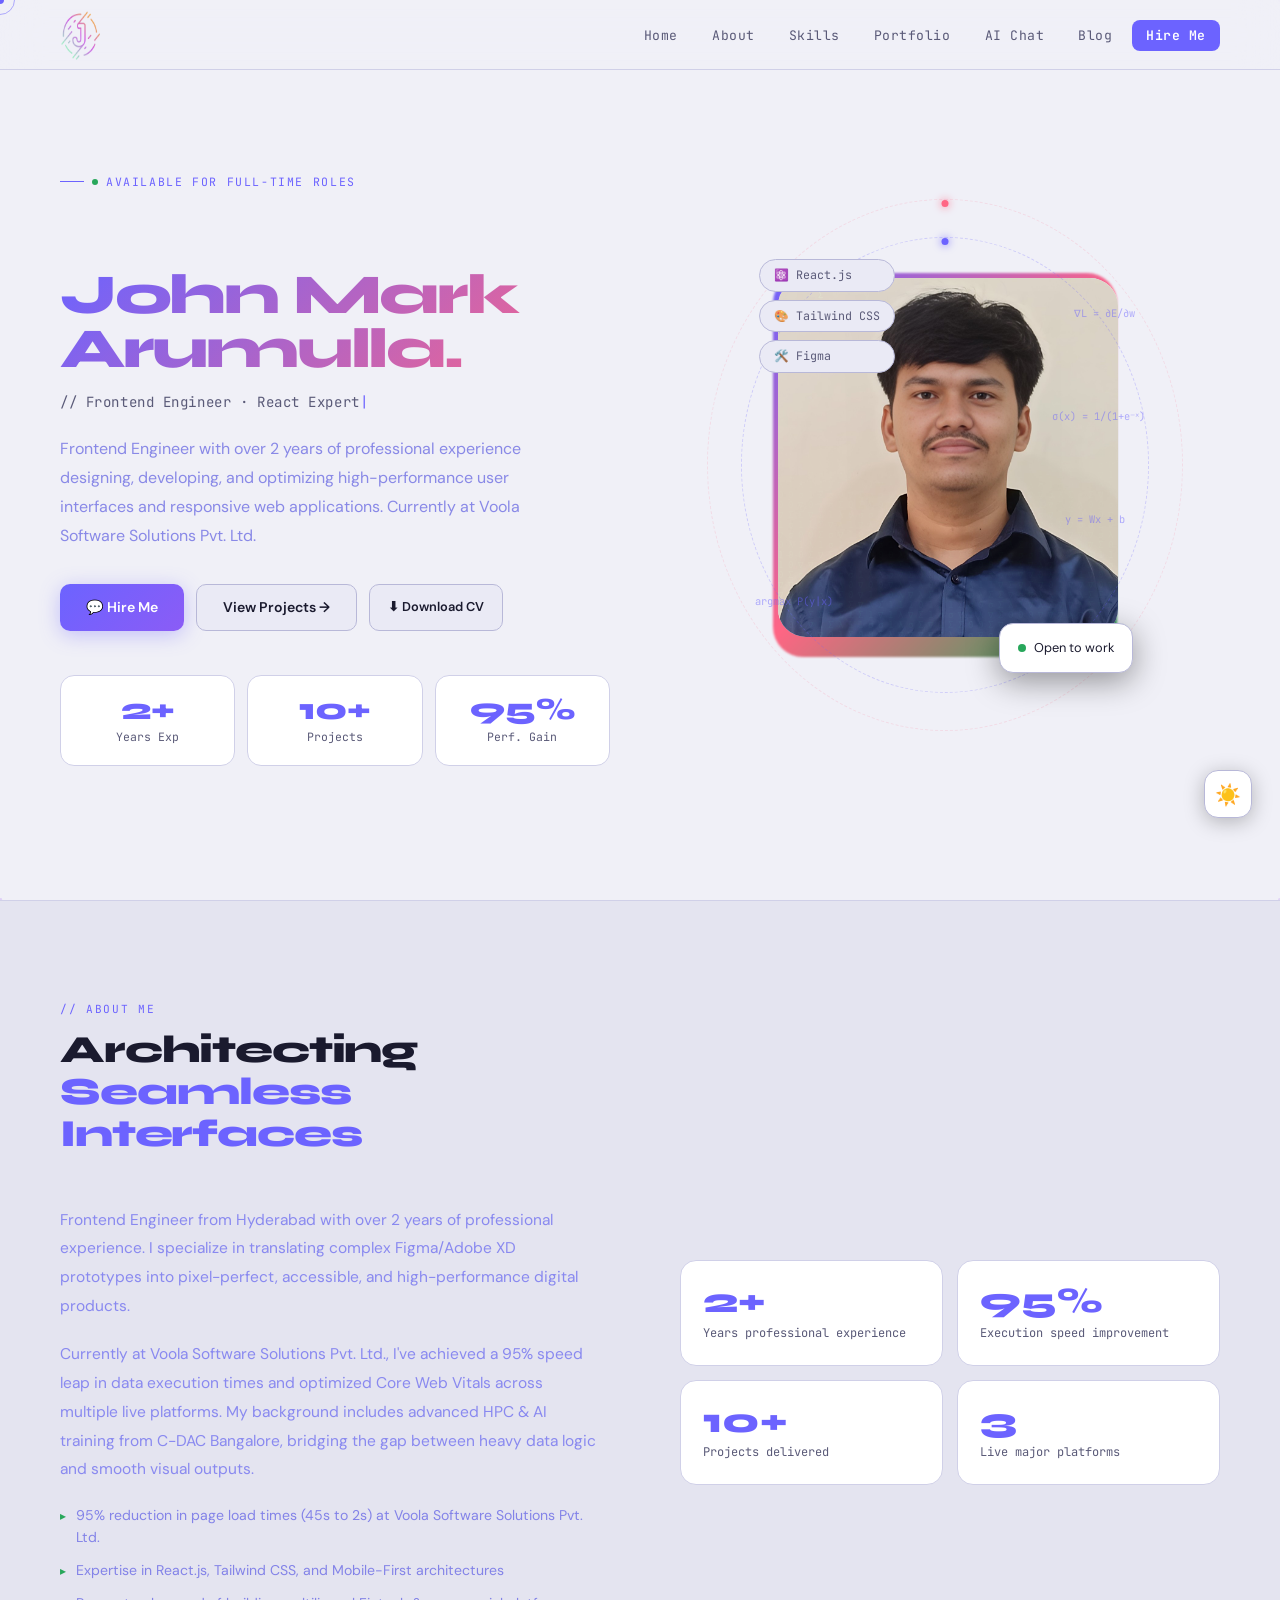
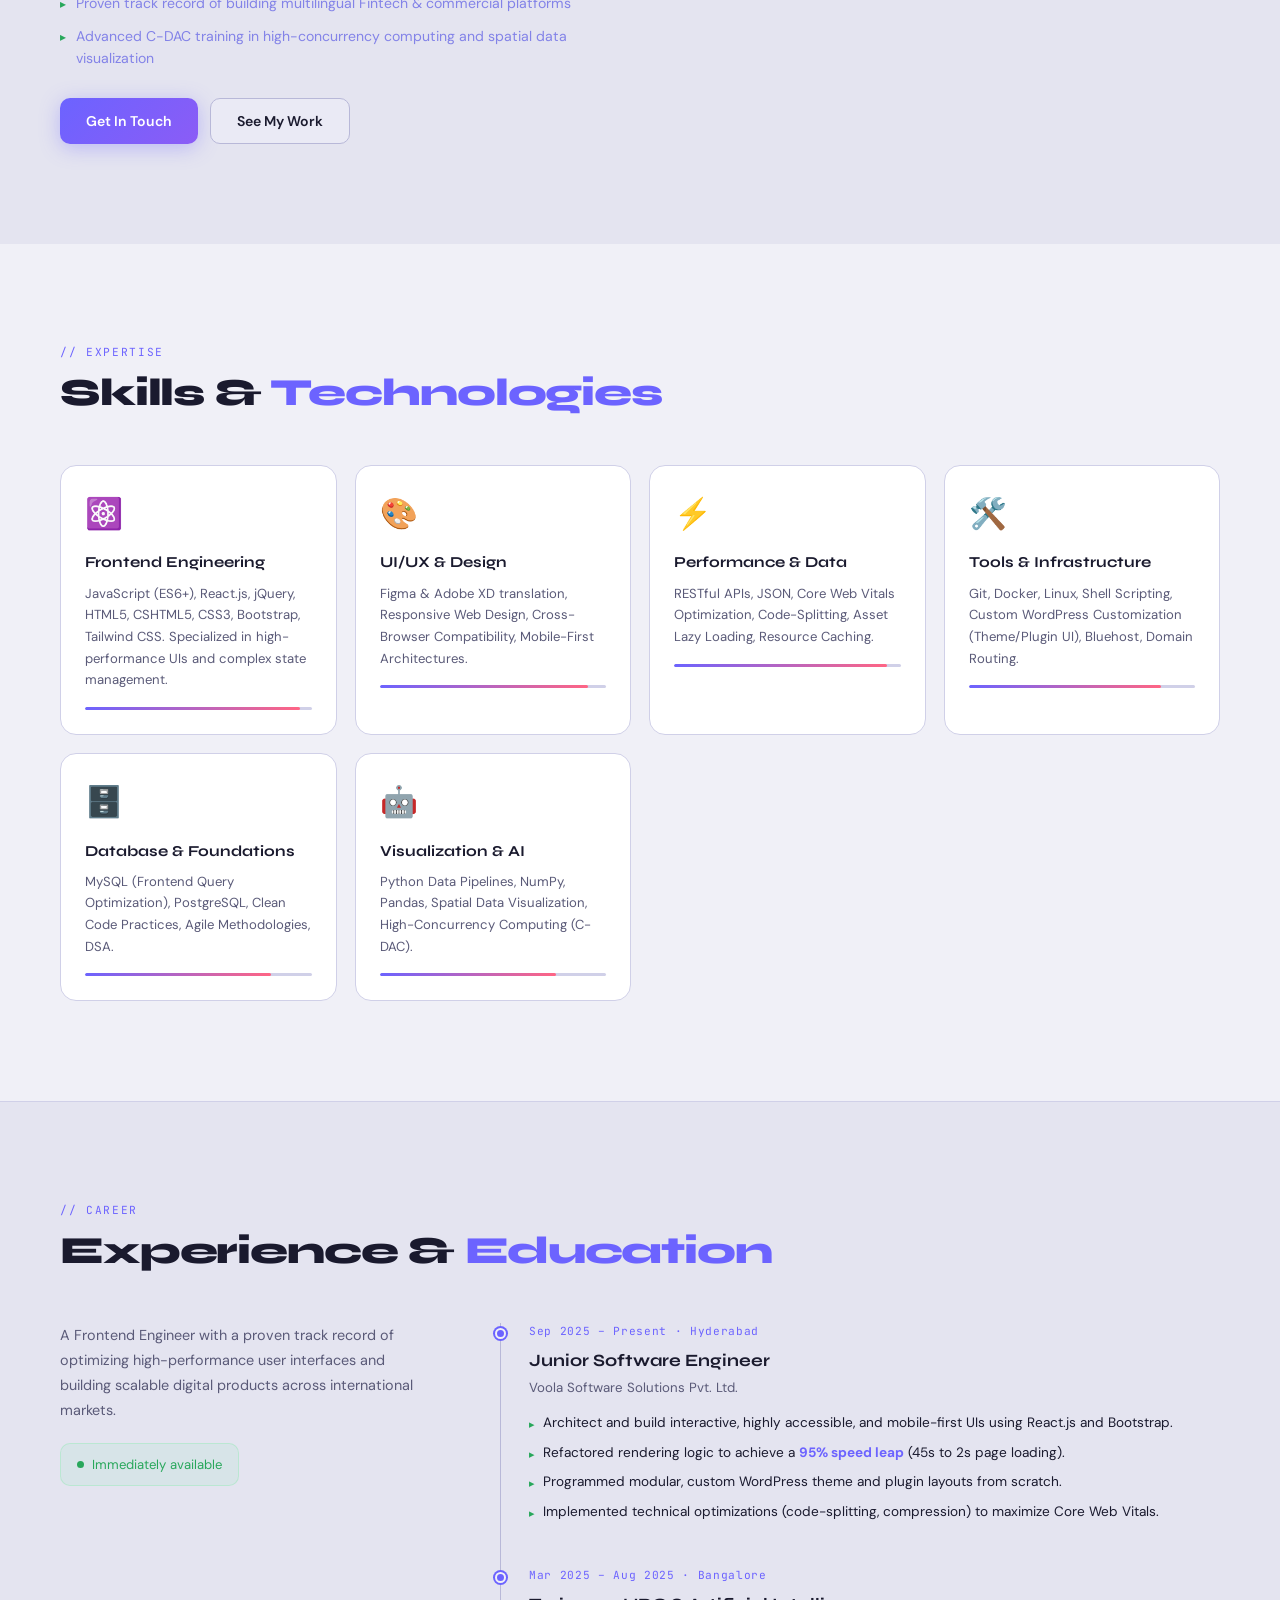
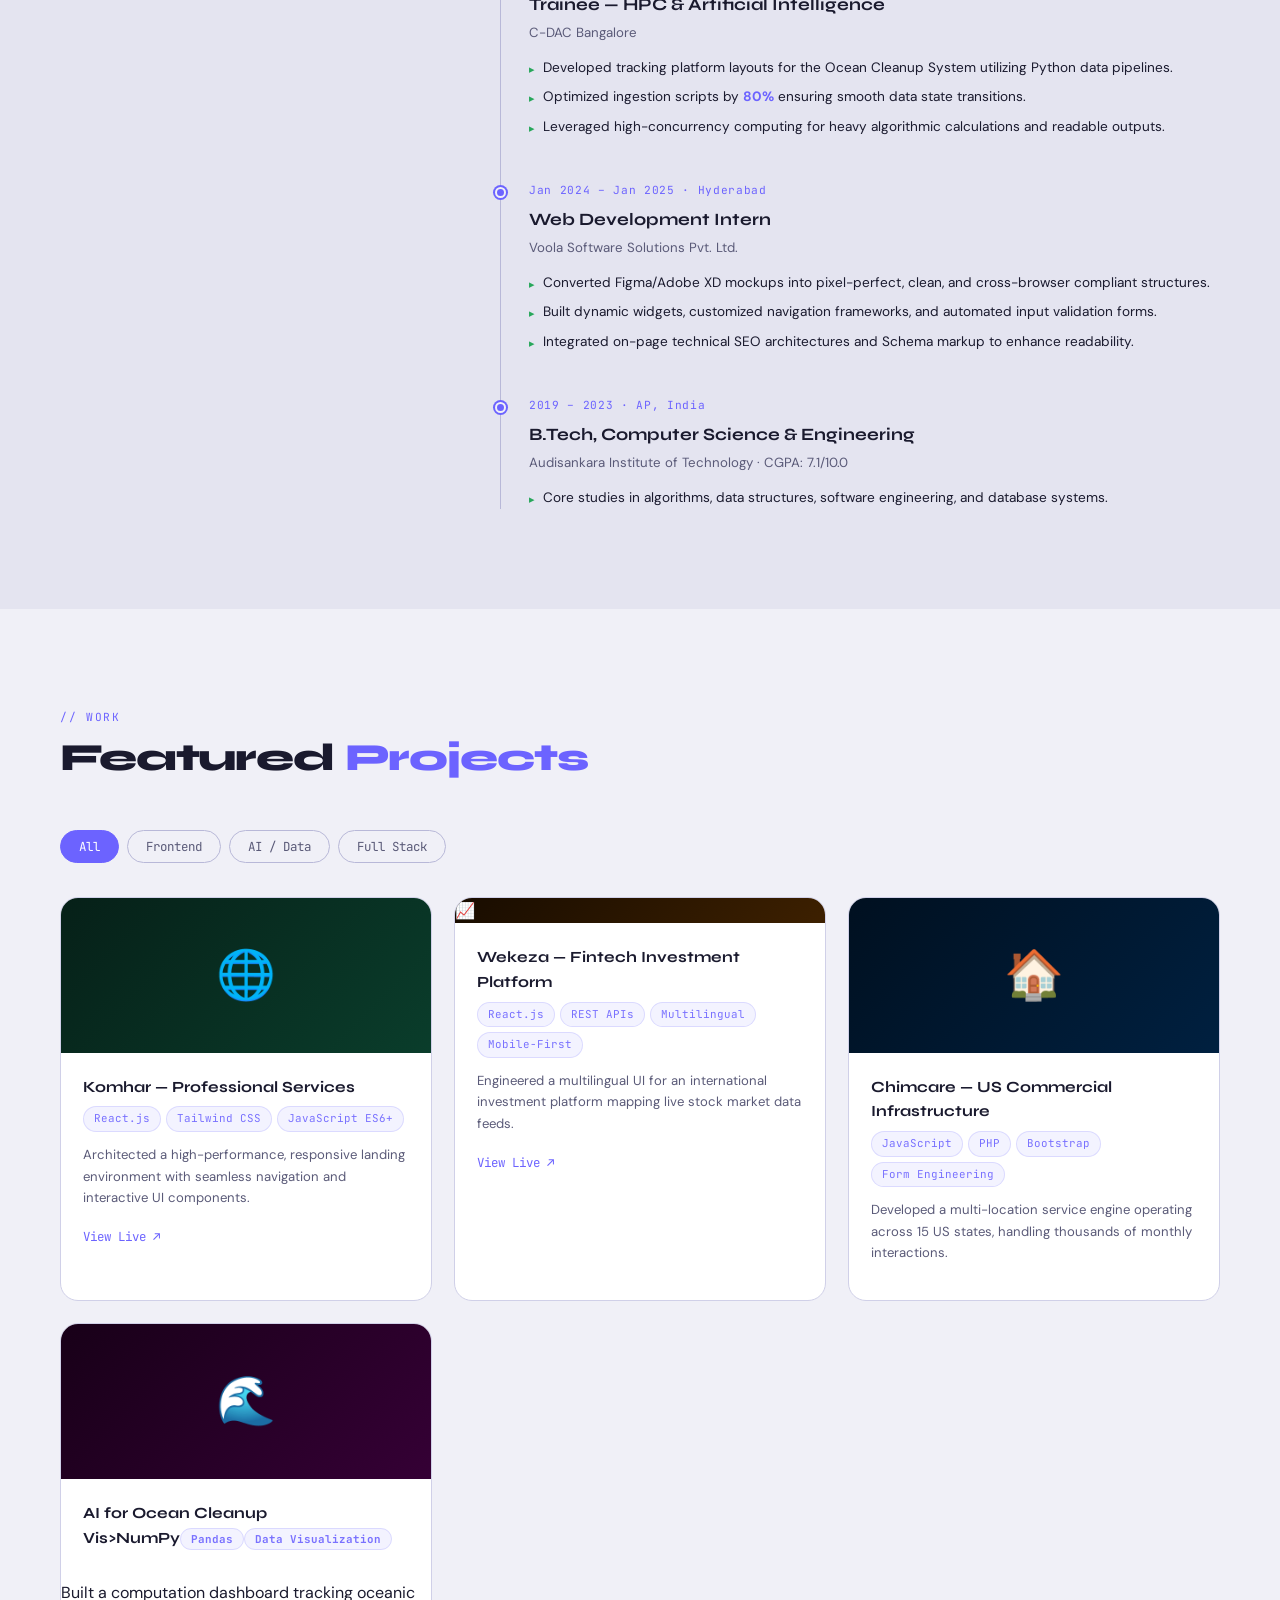
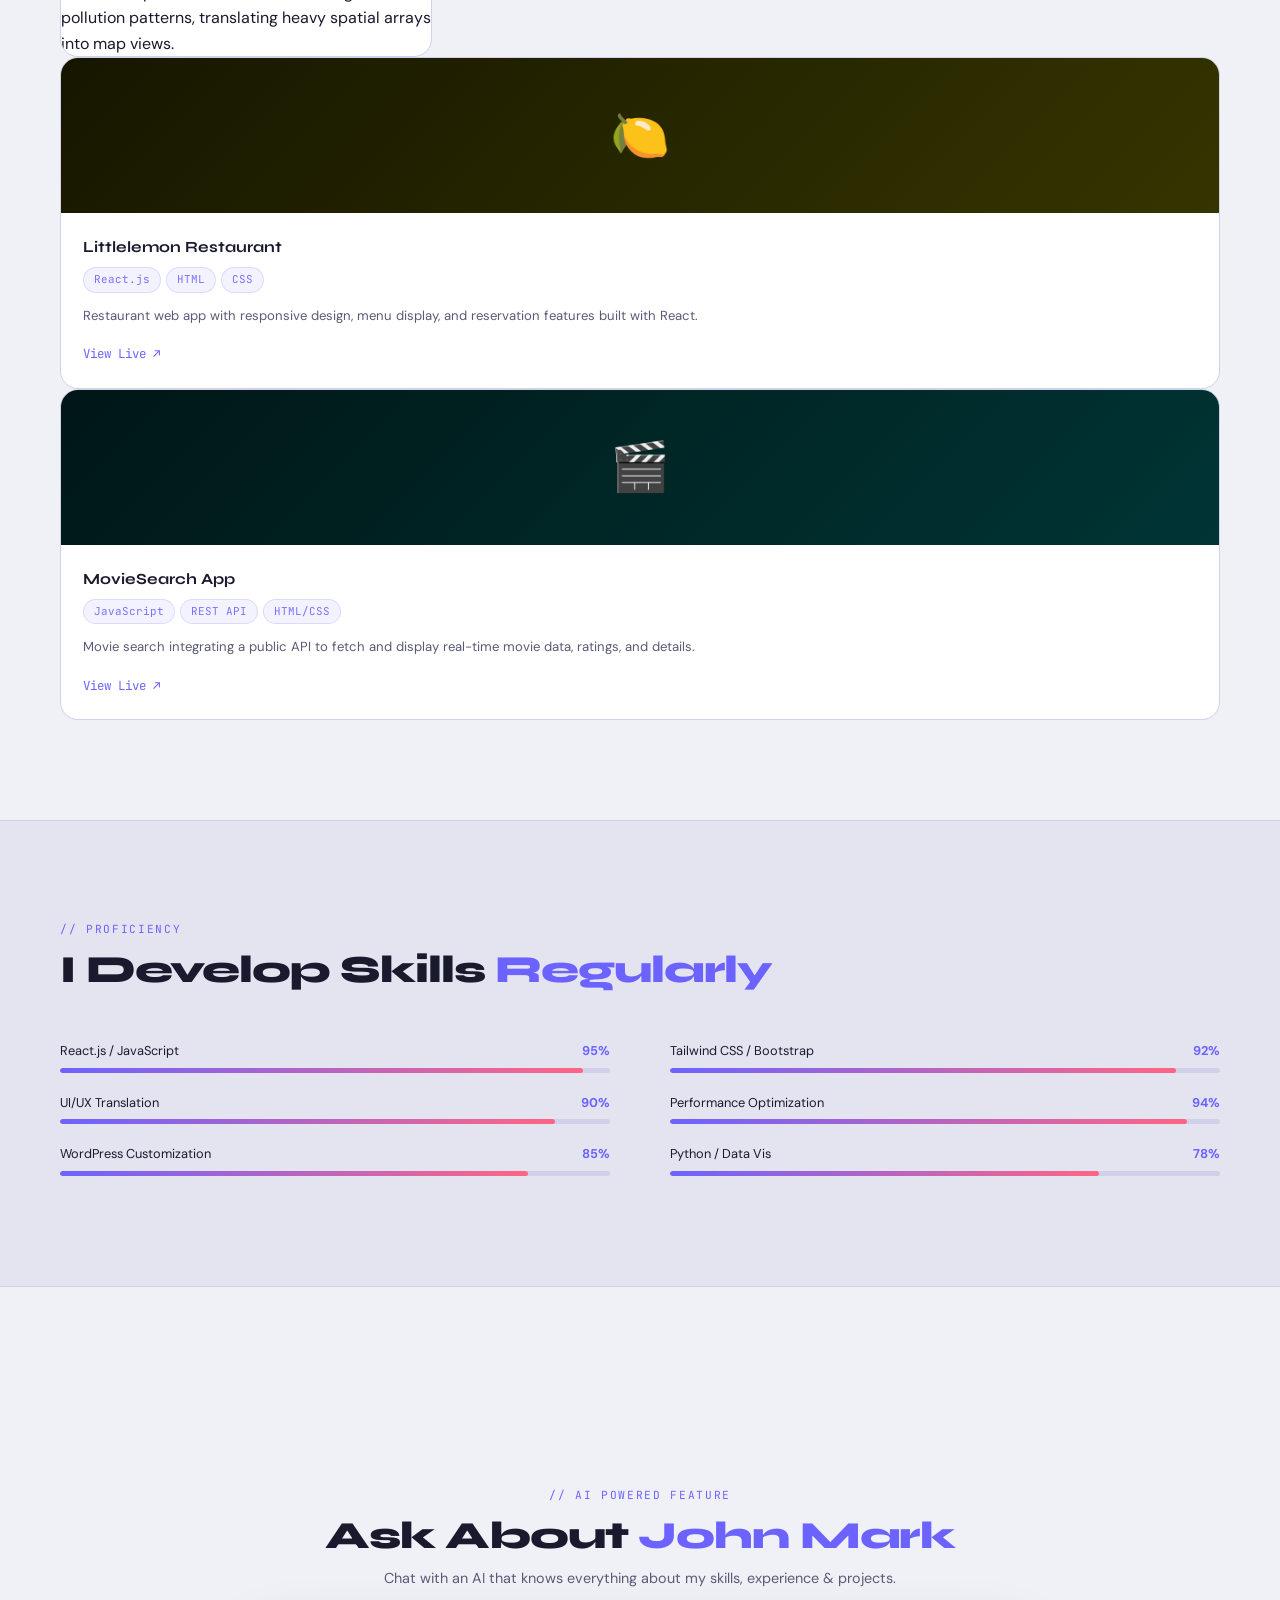
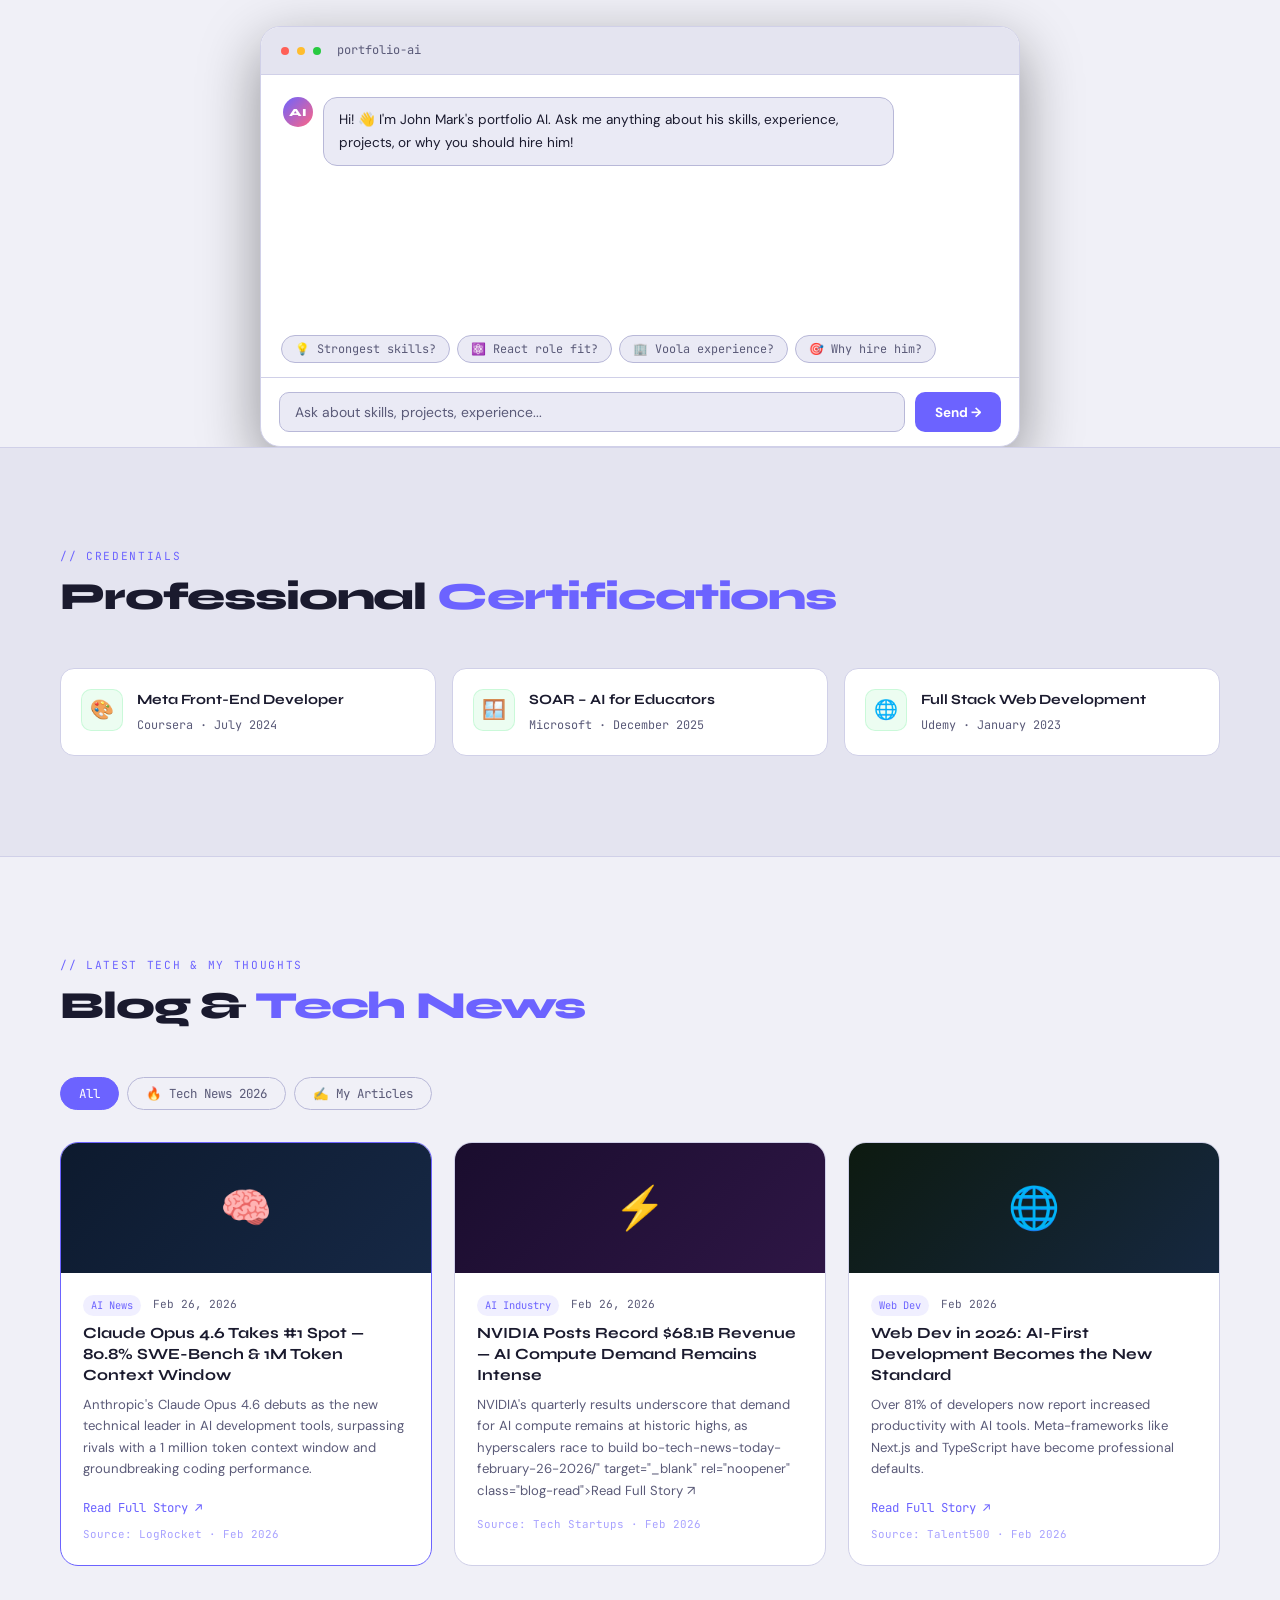
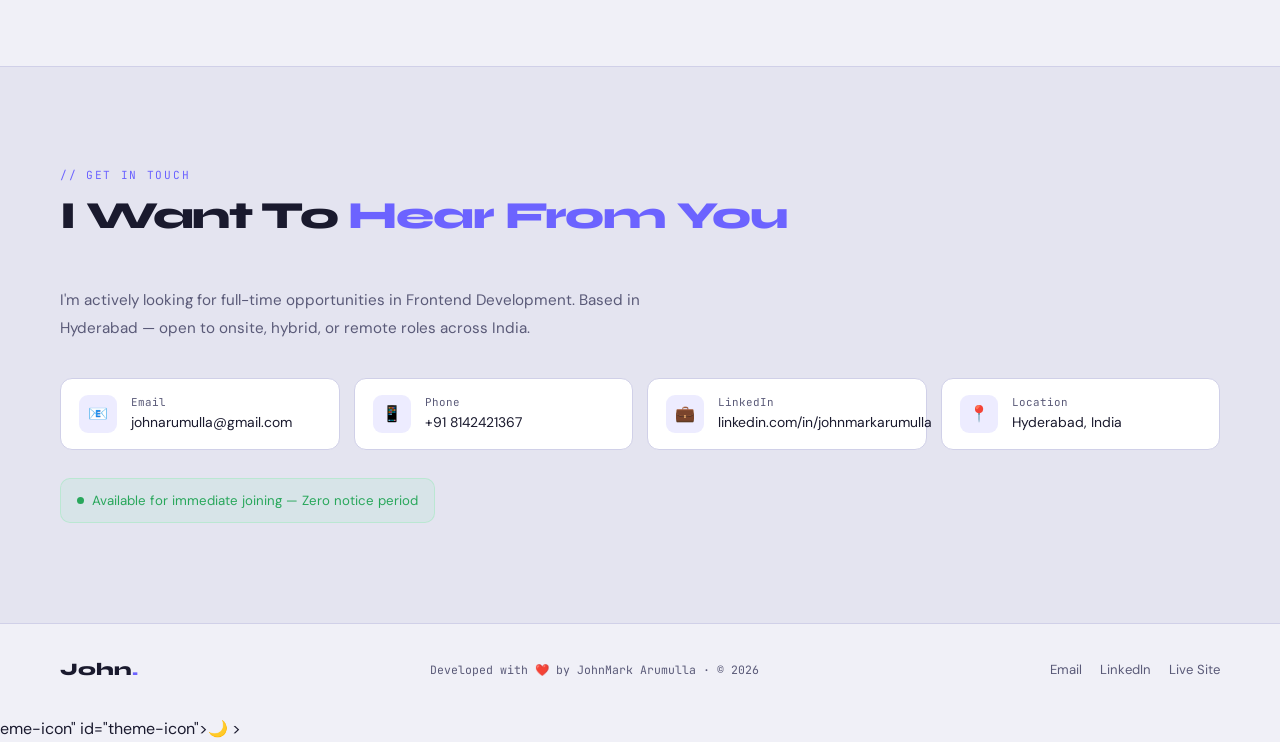
==== commit aa45821e: "resume_modification" ====
--- a/index.html
+++ b/index.html
@@ -52,7 +52,7 @@
     <div class="hero-btns">
       <a href="#contact" class="btn btn-primary">💬 Hire Me</a>
       <a href="#portfolio" class="btn btn-secondary">View Projects →</a>
-      <a href="./assests/JohnMark Arumulla_resume.pdf" class="btn btn-secondary" style="font-size:.8rem;padding:9px 18px;" target="_blank">⬇ Download CV</a>
+      <a href="./assests/Johnmark_Arumulla_FrontEnd_Resume.pdf" class="btn btn-secondary" style="font-size:.8rem;padding:9px 18px;" target="_blank">⬇ Download CV</a>
     </div>
     <div class="hero-stats">
       <div class="stat-card"><div class="stat-n">2+</div><div class="stat-l">Years Exp</div></div>
@@ -122,7 +122,7 @@
     <div class="sec-label">// Expertise</div>
     <div class="sec-title">Skills & <span>Technologies</span></div>
     <div class="skills-grid">
-      <div class="sk-card reveal"><div class="sk-icon">⚛️</div><h3>Frontend Engineering</h3><p>JavaScript (ES6+), React.js, jQuery, HTML5, CSS3, Bootstrap, Tailwind CSS. Specialized in high-performance UIs and complex state management.</p><div class="sk-bar-bg"><div class="sk-bar" style="width:95%"></div></div></div>
+      <div class="sk-card reveal"><div class="sk-icon">⚛️</div><h3>Frontend Engineering</h3><p>JavaScript (ES6+), React.js, jQuery, HTML5, CSHTML5, CSS3, Bootstrap, Tailwind CSS. Specialized in high-performance UIs and complex state management.</p><div class="sk-bar-bg"><div class="sk-bar" style="width:95%"></div></div></div>
       <div class="sk-card reveal reveal-d1"><div class="sk-icon">🎨</div><h3>UI/UX & Design</h3><p>Figma & Adobe XD translation, Responsive Web Design, Cross-Browser Compatibility, Mobile-First Architectures.</p><div class="sk-bar-bg"><div class="sk-bar" style="width:92%"></div></div></div>
       <div class="sk-card reveal reveal-d2"><div class="sk-icon">⚡</div><h3>Performance & Data</h3><p>RESTful APIs, JSON, Core Web Vitals Optimization, Code-Splitting, Asset Lazy Loading, Resource Caching.</p><div class="sk-bar-bg"><div class="sk-bar" style="width:94%"></div></div></div>
       <div class="sk-card reveal"><div class="sk-icon">🛠️</div><h3>Tools & Infrastructure</h3><p>Git, Docker, Linux, Shell Scripting, Custom WordPress Customization (Theme/Plugin UI), Bluehost, Domain Routing.</p><div class="sk-bar-bg"><div class="sk-bar" style="width:85%"></div></div></div>
@@ -211,11 +211,12 @@
         </div>
       </div>
       <div class="proj-card reveal reveal-d1" data-cat="frontend">
-        <div class="proj-thumb pt2">📈</div>
+        <div class="b pt2">📈</div>
         <div class="proj-body">
           <h3>Wekeza — Fintech Investment Platform</h3>
           <div class="proj-tags"><span class="p-tag">React.js</span><span class="p-tag">REST APIs</span><span class="p-tag">Multilingual</span><span class="p-tag">Mobile-First</span></div>
           <p>Engineered a multilingual UI for an international investment platform mapping live stock market data feeds.</p>
+          <a href="https://wekeza.com/" target="_blank" rel="noopener" class="proj-link">View Live ↗</a>
         </div>
       </div>
       <div class="proj-card reveal reveal-d2" data-cat="frontend">
@@ -229,8 +230,7 @@
       <div class="proj-card reveal" data-cat="ai">
         <div class="proj-thumb pt4">🌊</div>
         <div class="proj-body">
-          <h3>AI for Ocean Cleanup Visualizer</h3>
-          <div class="proj-tags"><span class="p-tag">Python</span><span class="p-tag">NumPy</span><span class="p-tag">Pandas</span><span class="p-tag">Data Visualization</span></div>
+          <h3>AI for Ocean Cleanup Vis>NumPy</span><span class="p-tag">Pandas</span><span class="p-tag">Data Visualization</span></div>
           <p>Built a computation dashboard tracking oceanic pollution patterns, translating heavy spatial arrays into map views.</p>
         </div>
       </div>
@@ -274,8 +274,11 @@
 
 <!-- ===== AI CHAT ===== -->
 <section id="ai-section" class="section">
-  <canvas id="matrix-canvas"></canvas>
-  <div class="ai-section-content">
+  <canv </div>
+</section>
+
+<!-- ===== AI CHAT ===== -->
+<section id="ai">
   <div class="max-w">
     <div style="text-align:center;margin-bottom:36px">
       <div class="sec-label">// AI Powered Feature</div>
@@ -338,6 +341,7 @@
           <div class="blog-meta"><span class="blog-tag">AI News</span><span>Feb 26, 2026</span></div>
           <h3>Claude Opus 4.6 Takes #1 Spot — 80.8% SWE-Bench & 1M Token Context Window</h3>
           <p>Anthropic's Claude Opus 4.6 debuts as the new technical leader in AI development tools, surpassing rivals with a 1 million token context window and groundbreaking coding performance.</p>
+          <a href="https://blog.logrocket.com/ai-dev-t and groundbreaking coding performance.</p>
           <a href="https://blog.logrocket.com/ai-dev-tool-power-rankings/" target="_blank" rel="noopener" class="blog-read">Read Full Story ↗</a>
           <div class="news-source">Source: LogRocket · Feb 2026</div>
         </div>
@@ -347,8 +351,7 @@
         <div class="blog-body">
           <div class="blog-meta"><span class="blog-tag">AI Industry</span><span>Feb 26, 2026</span></div>
           <h3>NVIDIA Posts Record $68.1B Revenue — AI Compute Demand Remains Intense</h3>
-          <p>NVIDIA's quarterly results underscore that demand for AI compute remains at historic highs, as hyperscalers race to build both training and inference capacity.</p>
-          <a href="https://techstartups.com/2026/02/26/top-tech-news-today-february-26-2026/" target="_blank" rel="noopener" class="blog-read">Read Full Story ↗</a>
+          <p>NVIDIA's quarterly results underscore that demand for AI compute remains at historic highs, as hyperscalers race to build bo-tech-news-today-february-26-2026/" target="_blank" rel="noopener" class="blog-read">Read Full Story ↗</a>
           <div class="news-source">Source: Tech Startups · Feb 2026</div>
         </div>
       </div>
@@ -411,4 +414,9 @@
 
 <script src="script.js"></script>
 </body>
-</html>+</html>eme-icon" id="theme-icon">🌙</span>
+</button>
+
+<script src="script.js"></script>
+</body>
+</html>>
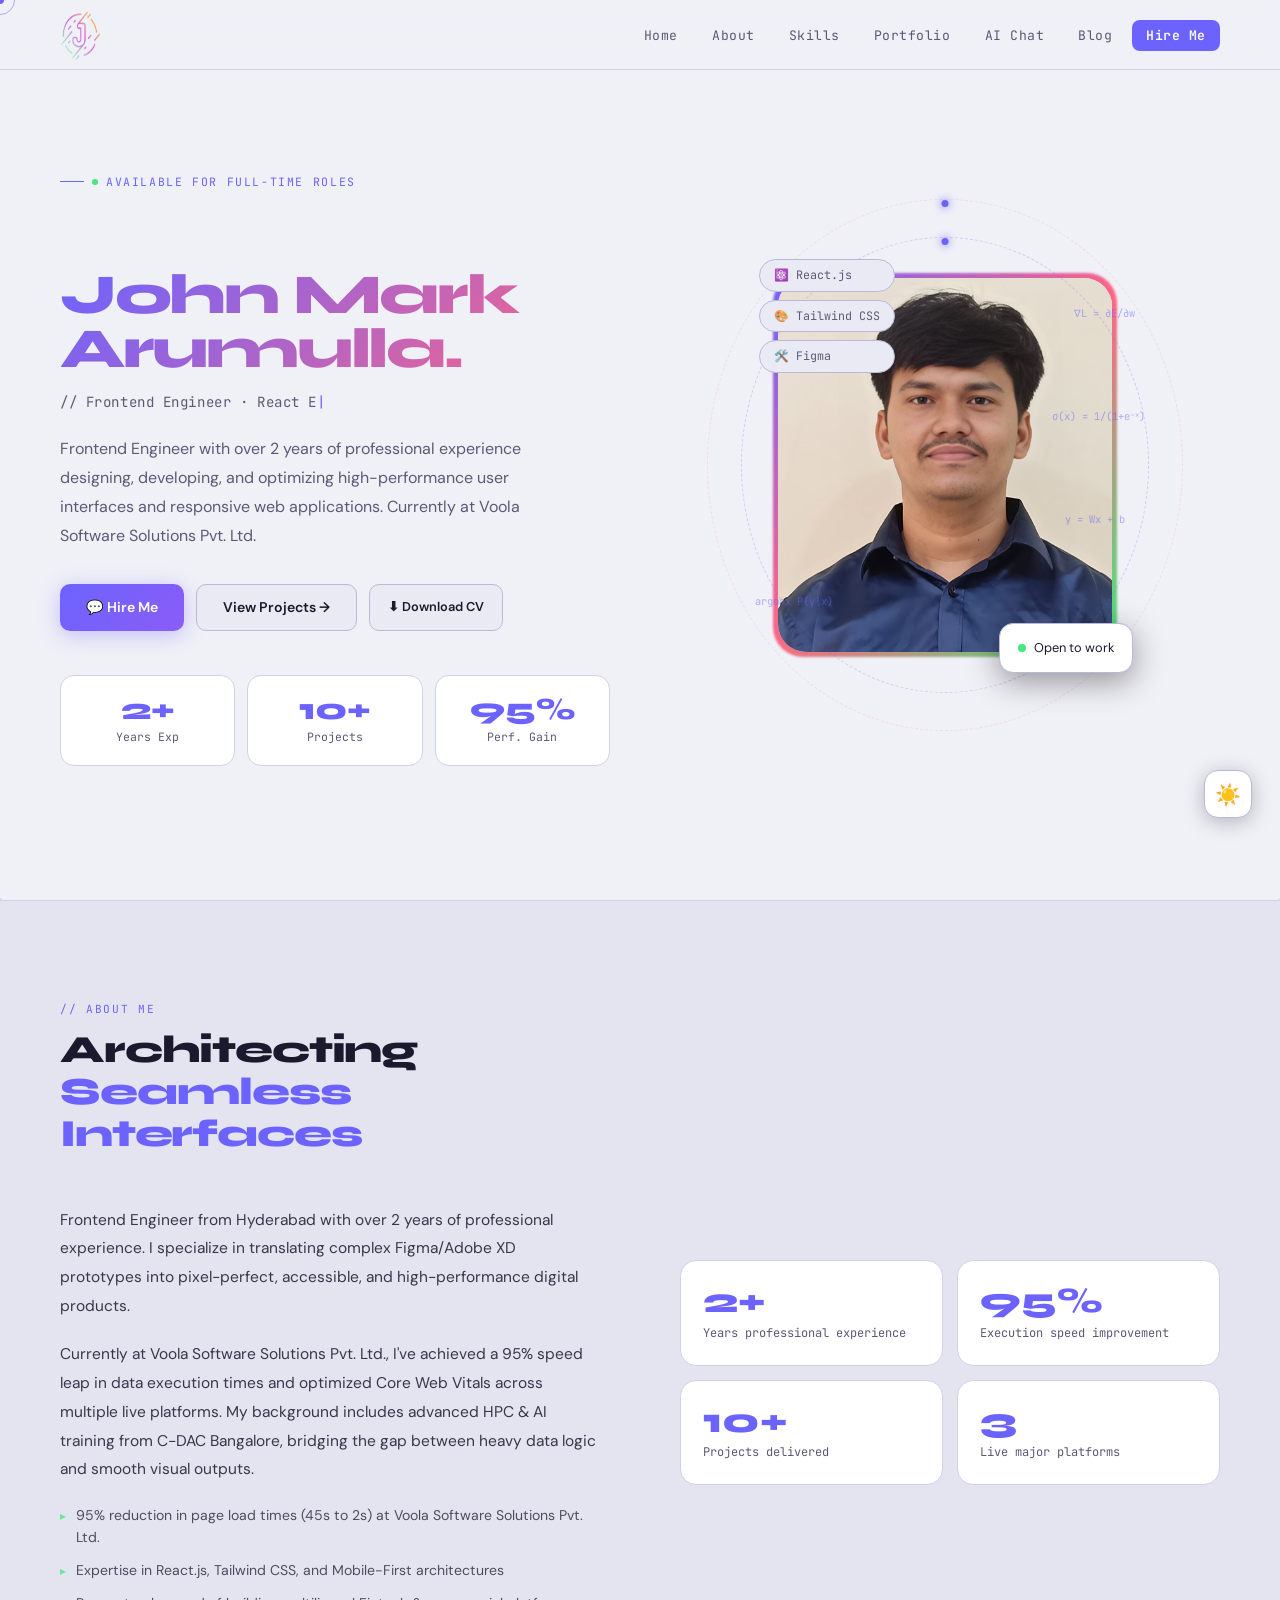
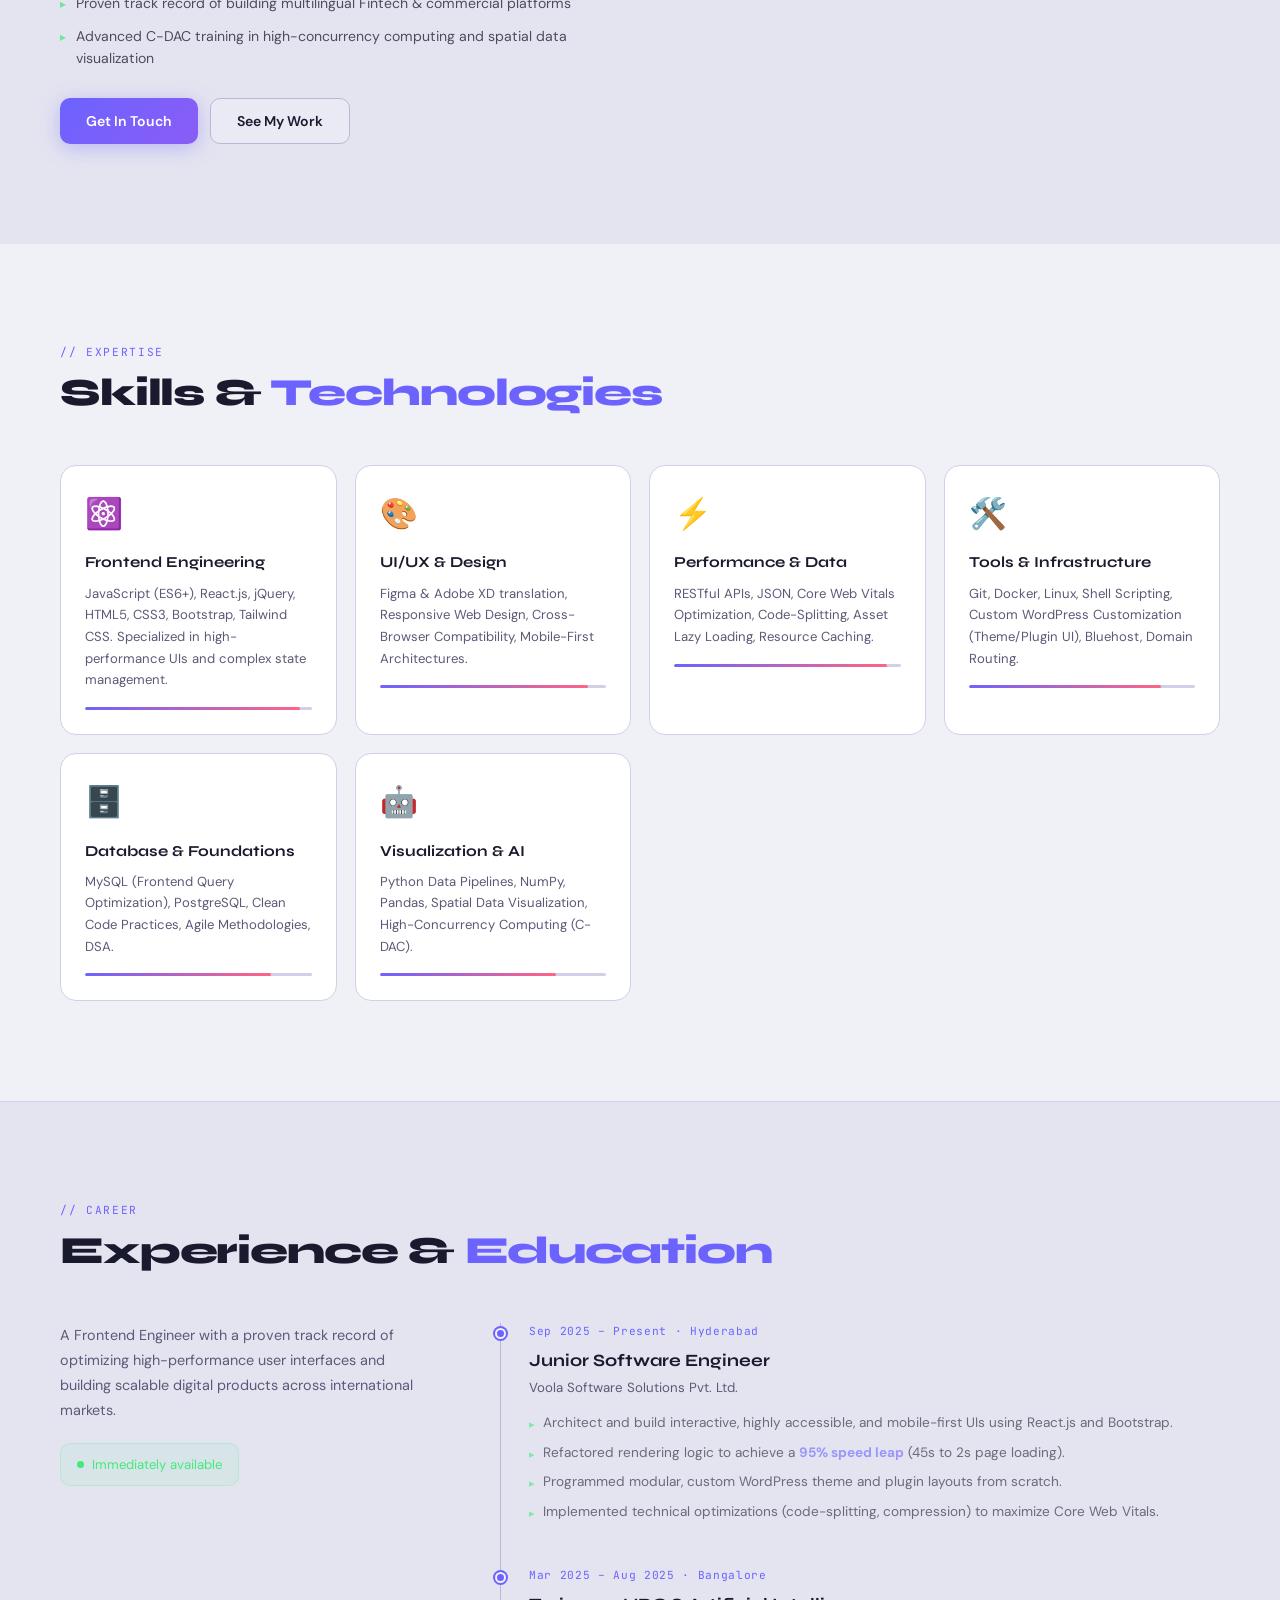
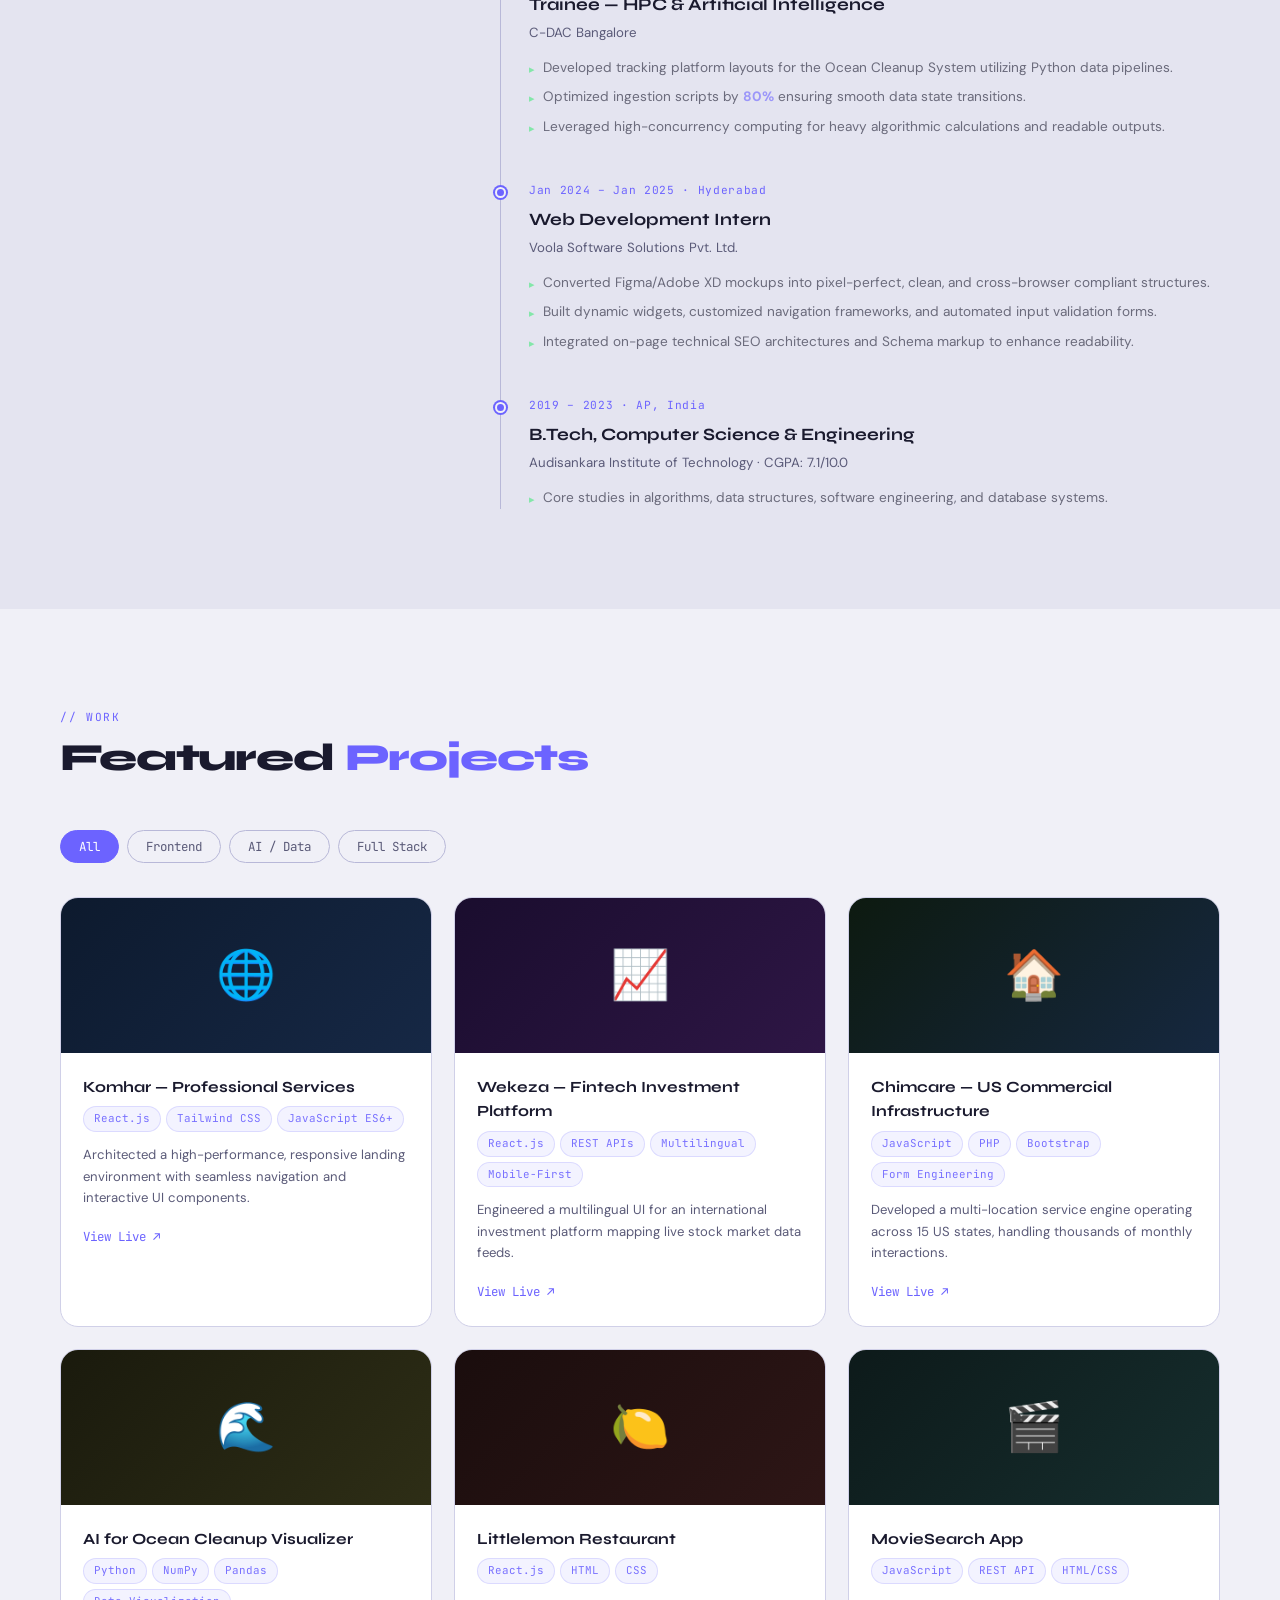
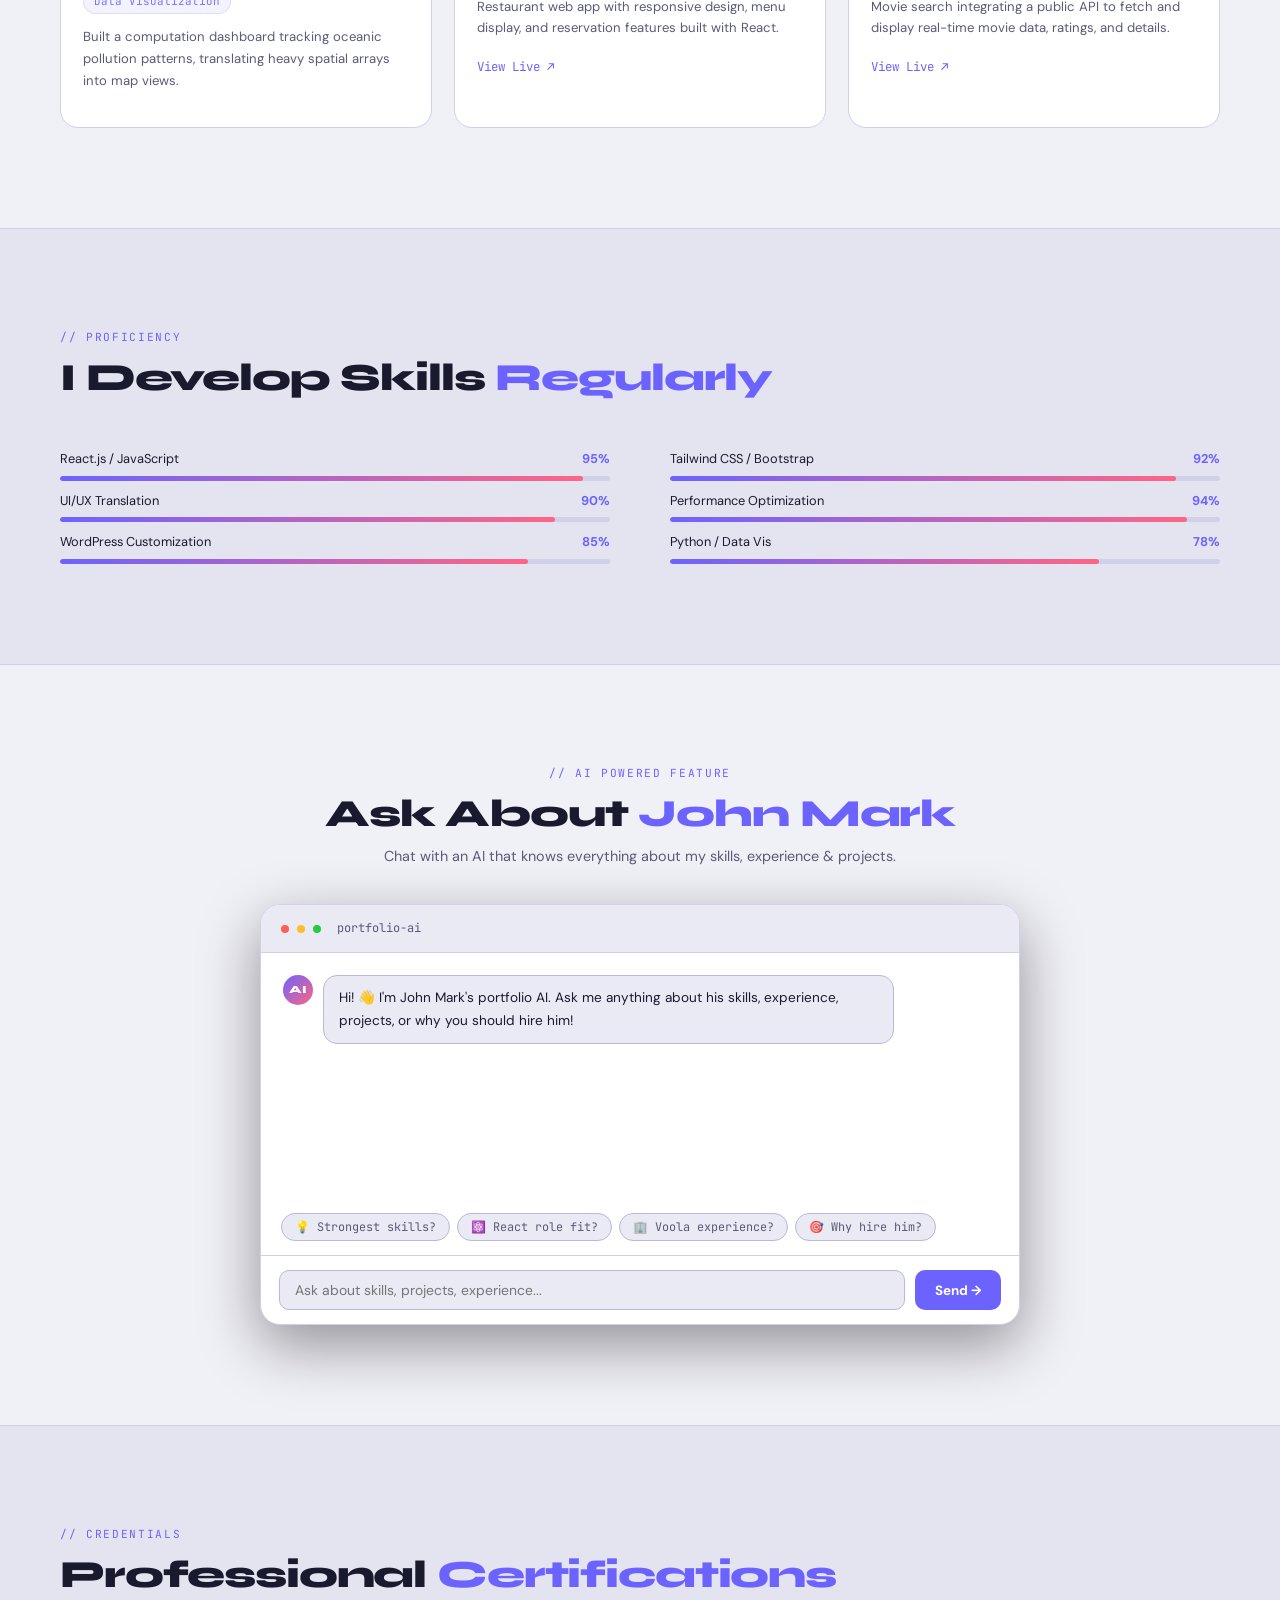
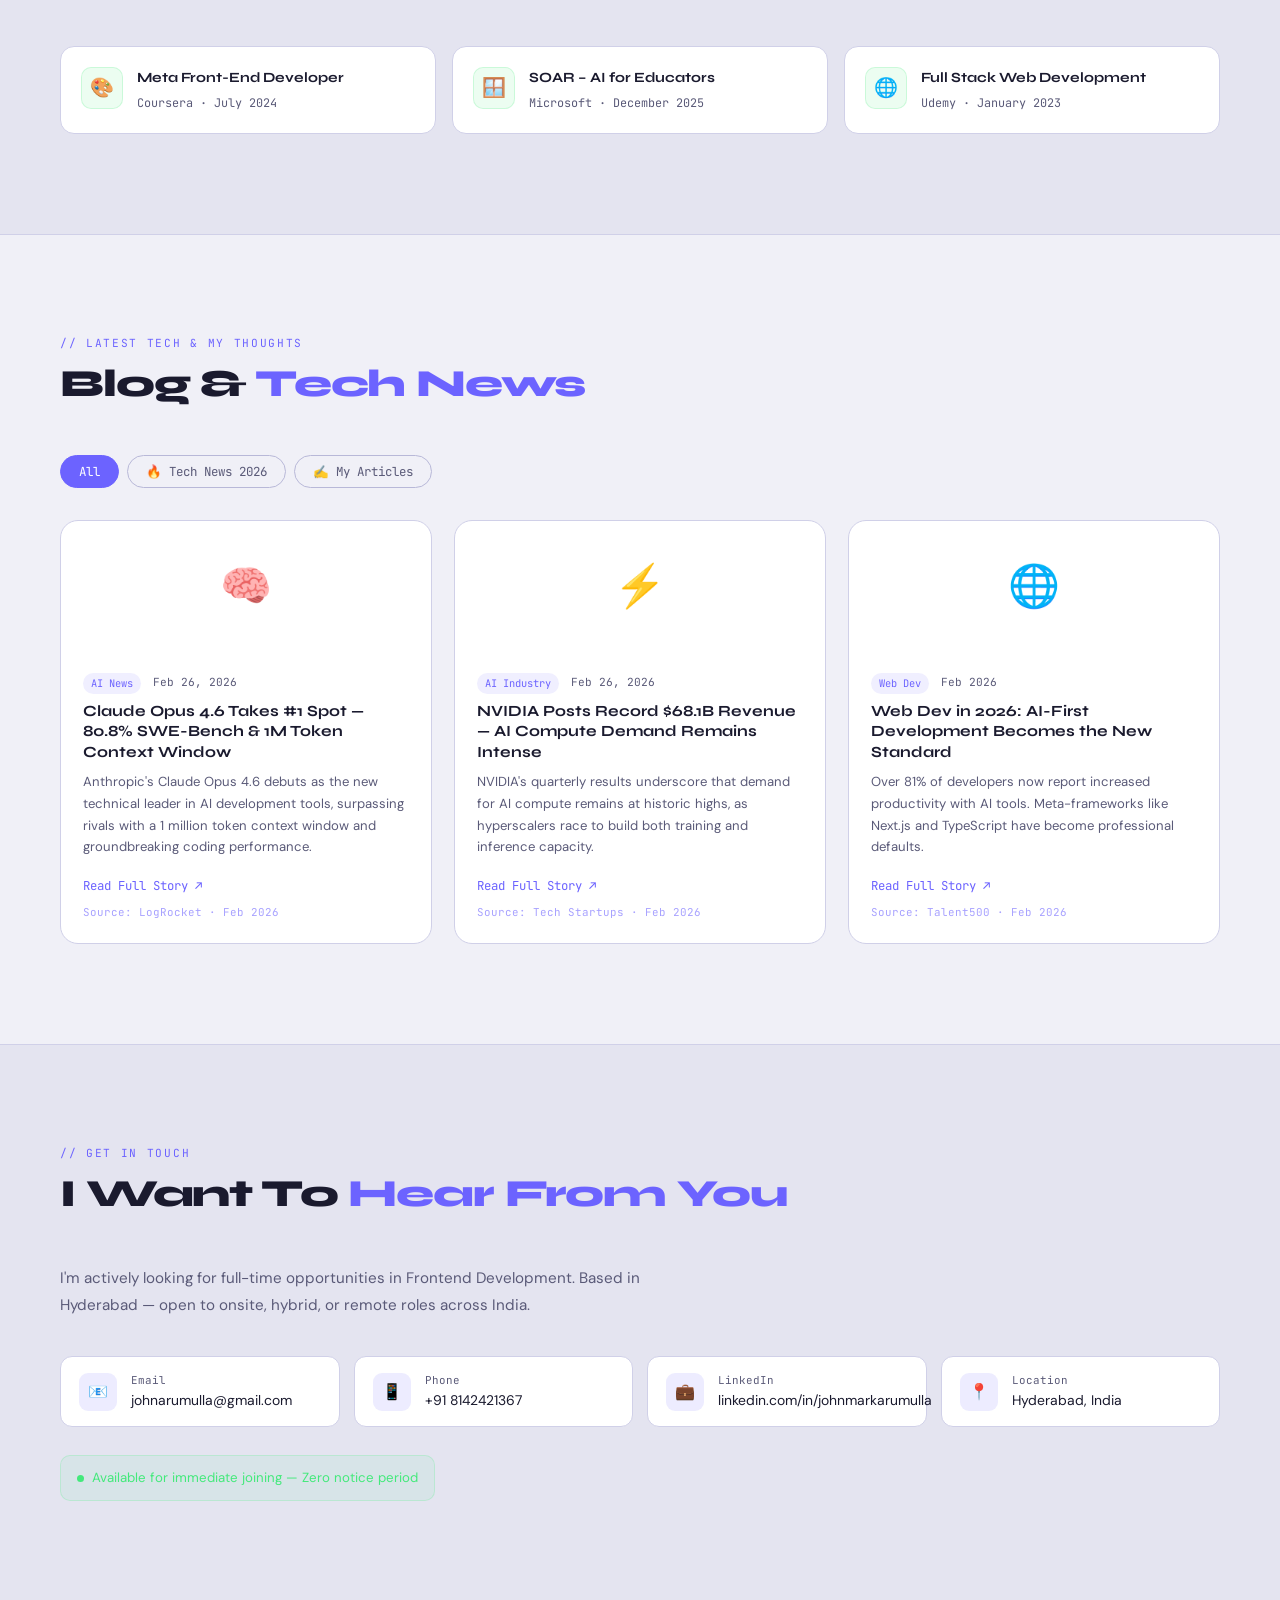
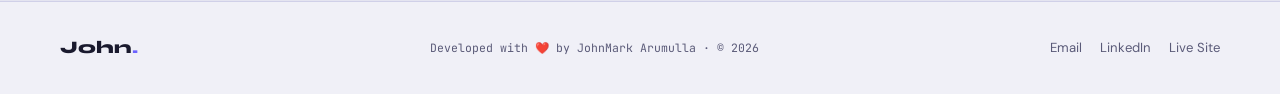
==== commit afa5a674: "optimized" ====
--- a/index.html
+++ b/index.html
@@ -122,7 +122,7 @@
     <div class="sec-label">// Expertise</div>
     <div class="sec-title">Skills & <span>Technologies</span></div>
     <div class="skills-grid">
-      <div class="sk-card reveal"><div class="sk-icon">⚛️</div><h3>Frontend Engineering</h3><p>JavaScript (ES6+), React.js, jQuery, HTML5, CSHTML5, CSS3, Bootstrap, Tailwind CSS. Specialized in high-performance UIs and complex state management.</p><div class="sk-bar-bg"><div class="sk-bar" style="width:95%"></div></div></div>
+      <div class="sk-card reveal"><div class="sk-icon">⚛️</div><h3>Frontend Engineering</h3><p>JavaScript (ES6+), React.js, jQuery, HTML5, CSS3, Bootstrap, Tailwind CSS. Specialized in high-performance UIs and complex state management.</p><div class="sk-bar-bg"><div class="sk-bar" style="width:95%"></div></div></div>
       <div class="sk-card reveal reveal-d1"><div class="sk-icon">🎨</div><h3>UI/UX & Design</h3><p>Figma & Adobe XD translation, Responsive Web Design, Cross-Browser Compatibility, Mobile-First Architectures.</p><div class="sk-bar-bg"><div class="sk-bar" style="width:92%"></div></div></div>
       <div class="sk-card reveal reveal-d2"><div class="sk-icon">⚡</div><h3>Performance & Data</h3><p>RESTful APIs, JSON, Core Web Vitals Optimization, Code-Splitting, Asset Lazy Loading, Resource Caching.</p><div class="sk-bar-bg"><div class="sk-bar" style="width:94%"></div></div></div>
       <div class="sk-card reveal"><div class="sk-icon">🛠️</div><h3>Tools & Infrastructure</h3><p>Git, Docker, Linux, Shell Scripting, Custom WordPress Customization (Theme/Plugin UI), Bluehost, Domain Routing.</p><div class="sk-bar-bg"><div class="sk-bar" style="width:85%"></div></div></div>
@@ -211,7 +211,7 @@
         </div>
       </div>
       <div class="proj-card reveal reveal-d1" data-cat="frontend">
-        <div class="b pt2">📈</div>
+        <div class="proj-thumb pt2">📈</div>
         <div class="proj-body">
           <h3>Wekeza — Fintech Investment Platform</h3>
           <div class="proj-tags"><span class="p-tag">React.js</span><span class="p-tag">REST APIs</span><span class="p-tag">Multilingual</span><span class="p-tag">Mobile-First</span></div>
@@ -225,12 +225,14 @@
           <h3>Chimcare — US Commercial Infrastructure</h3>
           <div class="proj-tags"><span class="p-tag">JavaScript</span><span class="p-tag">PHP</span><span class="p-tag">Bootstrap</span><span class="p-tag">Form Engineering</span></div>
           <p>Developed a multi-location service engine operating across 15 US states, handling thousands of monthly interactions.</p>
+          <a href="http://chimcare.com/" target="_blank" rel="noopener" class="proj-link">View Live ↗</a>
         </div>
       </div>
       <div class="proj-card reveal" data-cat="ai">
         <div class="proj-thumb pt4">🌊</div>
         <div class="proj-body">
-          <h3>AI for Ocean Cleanup Vis>NumPy</span><span class="p-tag">Pandas</span><span class="p-tag">Data Visualization</span></div>
+          <h3>AI for Ocean Cleanup Visualizer</h3>
+          <div class="proj-tags"><span class="p-tag">Python</span><span class="p-tag">NumPy</span><span class="p-tag">Pandas</span><span class="p-tag">Data Visualization</span></div>
           <p>Built a computation dashboard tracking oceanic pollution patterns, translating heavy spatial arrays into map views.</p>
         </div>
       </div>
@@ -274,11 +276,8 @@
 
 <!-- ===== AI CHAT ===== -->
 <section id="ai-section" class="section">
-  <canv </div>
-</section>
-
-<!-- ===== AI CHAT ===== -->
-<section id="ai">
+  <canvas id="matrix-canvas"></canvas>
+  <div class="ai-section-content">
   <div class="max-w">
     <div style="text-align:center;margin-bottom:36px">
       <div class="sec-label">// AI Powered Feature</div>
@@ -341,7 +340,6 @@
           <div class="blog-meta"><span class="blog-tag">AI News</span><span>Feb 26, 2026</span></div>
           <h3>Claude Opus 4.6 Takes #1 Spot — 80.8% SWE-Bench & 1M Token Context Window</h3>
           <p>Anthropic's Claude Opus 4.6 debuts as the new technical leader in AI development tools, surpassing rivals with a 1 million token context window and groundbreaking coding performance.</p>
-          <a href="https://blog.logrocket.com/ai-dev-t and groundbreaking coding performance.</p>
           <a href="https://blog.logrocket.com/ai-dev-tool-power-rankings/" target="_blank" rel="noopener" class="blog-read">Read Full Story ↗</a>
           <div class="news-source">Source: LogRocket · Feb 2026</div>
         </div>
@@ -351,7 +349,8 @@
         <div class="blog-body">
           <div class="blog-meta"><span class="blog-tag">AI Industry</span><span>Feb 26, 2026</span></div>
           <h3>NVIDIA Posts Record $68.1B Revenue — AI Compute Demand Remains Intense</h3>
-          <p>NVIDIA's quarterly results underscore that demand for AI compute remains at historic highs, as hyperscalers race to build bo-tech-news-today-february-26-2026/" target="_blank" rel="noopener" class="blog-read">Read Full Story ↗</a>
+          <p>NVIDIA's quarterly results underscore that demand for AI compute remains at historic highs, as hyperscalers race to build both training and inference capacity.</p>
+          <a href="https://techstartups.com/2026/02/26/top-tech-news-today-february-26-2026/" target="_blank" rel="noopener" class="blog-read">Read Full Story ↗</a>
           <div class="news-source">Source: Tech Startups · Feb 2026</div>
         </div>
       </div>
@@ -414,9 +413,4 @@
 
 <script src="script.js"></script>
 </body>
-</html>eme-icon" id="theme-icon">🌙</span>
-</button>
-
-<script src="script.js"></script>
-</body>
-</html>>+</html>
--- a/colors.css
+++ b/colors.css
@@ -1,4 +1,3 @@
-
 /* ===== RESET & VARIABLES ===== */
 *,*::before,*::after{box-sizing:border-box;margin:0;padding:0}
 :root{
@@ -11,7 +10,7 @@
   --accent3:#43e97b;
   --accent4:#f7971e;
   --text:#e8e8f0;
-  --muted:#6b6b85;
+  --muted:#9494b8;
   --border:#1e1e32;
   --border2:#2a2a45;
   --glow:rgba(108,99,255,0.18);
@@ -71,7 +70,6 @@
   display:grid;grid-template-columns:1fr 1fr;gap:60px;
   align-items:center;position:relative;z-index:1;
 }
-.hero-content{}
 .hero-eyebrow{
   display:inline-flex;align-items:center;gap:8px;
   font-family:"JetBrains Mono",monospace;font-size:.72rem;
@@ -93,7 +91,7 @@
   display:block;
 }
 .hero-role{font-family:"JetBrains Mono",monospace;font-size:.88rem;color:var(--muted);margin-bottom:22px;letter-spacing:.04em}
-.hero-desc{font-size:1rem;color:rgba(92, 92, 223, 0.7);line-height:1.8;max-width:480px;margin-bottom:34px}
+.hero-desc{font-size:1rem;color:var(--muted);line-height:1.8;max-width:480px;margin-bottom:34px}
 .hero-btns{display:flex;gap:12px;flex-wrap:wrap;margin-bottom:44px}
 .btn{
   display:inline-flex;align-items:center;gap:8px;
@@ -118,9 +116,7 @@
 
 /* Hero Photo Side */
 .hero-visual{position:relative;display:flex;justify-content:center;align-items:center}
-.photo-wrap{
-  position:relative;width:340px;height:380px;
-}
+.photo-wrap{position:relative;width:340px;height:380px}
 .photo-glow{
   position:absolute;inset:-2px;
   background:linear-gradient(135deg,var(--accent),var(--accent2),var(--accent3));
@@ -128,31 +124,23 @@
   animation:glow-rotate 6s linear infinite;
   filter:blur(1px);
 }
-@keyframes glow-rotate{0%{background:linear-gradient(135deg,var(--accent),var(--accent2),var(--accent3))}50%{background:linear-gradient(315deg,var(--accent3),var(--accent),var(--accent2))}100%{background:linear-gradient(135deg,var(--accent),var(--accent2),var(--accent3))}}
-.photo-inner{
-  position:absolute;inset:3px;z-index:1;border-radius:28px;overflow:hidden;
-  background:var(--surface);
-}
+@keyframes glow-rotate{0%,100%{background:linear-gradient(135deg,var(--accent),var(--accent2),var(--accent3))}50%{background:linear-gradient(315deg,var(--accent3),var(--accent),var(--accent2))}}
+.photo-inner{position:absolute;inset:3px;z-index:1;border-radius:28px;overflow:hidden;background:var(--surface)}
 .photo-inner img{width:100%;height:100%;object-fit:cover;object-position:top center}
 .photo-badge{
   position:absolute;bottom:-18px;right:-18px;z-index:2;
   background:var(--surface);border:1px solid var(--border2);
-  border-radius:14px;padding:14px 18px;
-  box-shadow:0 8px 32px rgba(0,0,0,.4);
+  border-radius:14px;padding:14px 18px;box-shadow:0 8px 32px rgba(0,0,0,.4);
   backdrop-filter:blur(10px);
 }
 .pb-avail{display:flex;align-items:center;gap:8px;font-size:.8rem}
 .pb-dot{width:8px;height:8px;border-radius:50%;background:var(--accent3);animation:blink 2s infinite}
-.tech-float{
-  position:absolute;top:-16px;left:-16px;z-index:2;
-  display:flex;flex-direction:column;gap:8px;
-}
+.tech-float{position:absolute;top:-16px;left:-16px;z-index:2;display:flex;flex-direction:column;gap:8px}
 .tf-chip{
   background:var(--surface2);border:1px solid var(--border2);
   border-radius:100px;padding:6px 14px;font-size:.73rem;
   font-family:"JetBrains Mono",monospace;color:var(--muted);
-  white-space:nowrap;
-  animation:float-lr 4s ease-in-out infinite;
+  white-space:nowrap;animation:float-lr 4s ease-in-out infinite;
 }
 .tf-chip:nth-child(2){animation-delay:.8s}
 .tf-chip:nth-child(3){animation-delay:1.6s}
@@ -168,9 +156,9 @@
 /* ===== ABOUT ===== */
 #about{background:var(--bg2);border-top:1px solid var(--border)}
 .about-grid{display:grid;grid-template-columns:1fr 1fr;gap:80px;align-items:center}
-.about-desc{font-size:.97rem;color:rgba(99, 99, 240, 0.7);line-height:1.85;margin-bottom:20px}
+.about-desc{font-size:.97rem;color:var(--text);opacity:.85;line-height:1.85;margin-bottom:20px}
 .about-list{list-style:none;display:flex;flex-direction:column;gap:10px;margin-bottom:28px}
-.about-list li{display:flex;align-items:flex-start;gap:10px;font-size:.88rem;color:rgba(79, 79, 228, 0.65)}
+.about-list li{display:flex;align-items:flex-start;gap:10px;font-size:.88rem;color:var(--text);opacity:.75}
 .about-list li::before{content:"▸";color:var(--accent3);font-size:.78rem;flex-shrink:0;margin-top:3px}
 .about-nums{display:grid;grid-template-columns:1fr 1fr;gap:14px}
 .an-card{
@@ -205,7 +193,6 @@
 .exp-side{position:sticky;top:100px}
 .exp-side p{font-size:.9rem;color:var(--muted);line-height:1.75;margin-bottom:20px}
 .open-badge{display:inline-flex;align-items:center;gap:8px;background:rgba(67,233,123,.07);border:1px solid rgba(67,233,123,.2);border-radius:10px;padding:10px 16px;font-size:.82rem;color:var(--accent3)}
-.timeline{display:flex;flex-direction:column}
 .tl-item{border-left:1px solid var(--border2);padding-left:28px;padding-bottom:44px;position:relative}
 .tl-item:last-child{padding-bottom:0}
 .tl-dot{position:absolute;left:-6px;top:5px;width:11px;height:11px;border-radius:50%;background:var(--accent);border:2px solid var(--bg);box-shadow:0 0 0 2px var(--accent)}
@@ -213,7 +200,7 @@
 .tl-role{font-family:"Syne",sans-serif;font-weight:700;font-size:1.08rem;margin-bottom:3px}
 .tl-company{font-size:.83rem;color:var(--muted);margin-bottom:14px}
 .tl-pts{list-style:none;display:flex;flex-direction:column;gap:7px}
-.tl-pts li{font-size:.85rem;color:rgba(232,232,240,.6);padding-left:14px;position:relative;line-height:1.65}
+.tl-pts li{font-size:.85rem;color:var(--text);opacity:.6;padding-left:14px;position:relative;line-height:1.65}
 .tl-pts li::before{content:"▸";position:absolute;left:0;color:var(--accent3);font-size:.7rem;top:3px}
 .tl-pts li strong{color:var(--accent)}
 
@@ -226,12 +213,9 @@
 .proj-card{background:var(--surface);border:1px solid var(--border);border-radius:18px;overflow:hidden;transition:transform .3s,border-color .3s,box-shadow .3s}
 .proj-card:hover{transform:translateY(-7px);border-color:var(--accent);box-shadow:0 20px 50px rgba(108,99,255,.15)}
 .proj-thumb{height:155px;display:flex;align-items:center;justify-content:center;font-size:3rem;position:relative;overflow:hidden}
-.pt1{background:linear-gradient(135deg,#062018,#0a3d2b)}
-.pt2{background:linear-gradient(135deg,#180c00,#3d2000)}
-.pt3{background:linear-gradient(135deg,#001020,#002040)}
-.pt4{background:linear-gradient(135deg,#180018,#350035)}
-.pt5{background:linear-gradient(135deg,#161600,#353500)}
-.pt6{background:linear-gradient(135deg,#001616,#003535)}
+.pt1{background:linear-gradient(135deg,#0d1a2e,#162845)} .pt2{background:linear-gradient(135deg,#1a0d2e,#2e1645)}
+.pt3{background:linear-gradient(135deg,#0d1a10,#162840)} .pt4{background:linear-gradient(135deg,#1a1a0d,#2e2e16)}
+.pt5{background:linear-gradient(135deg,#1a0d0d,#2e1616)} .pt6{background:linear-gradient(135deg,#0d1a1a,#162e2e)}
 .proj-body{padding:22px}
 .proj-body h3{font-family:"Syne",sans-serif;font-weight:700;font-size:.97rem;margin-bottom:7px}
 .proj-body p{font-size:.82rem;color:var(--muted);line-height:1.65;margin-bottom:14px}
@@ -243,14 +227,15 @@
 /* ===== SKILL BARS ===== */
 #skill-bars{background:var(--bg2);border-top:1px solid var(--border)}
 .bars-grid{display:grid;grid-template-columns:1fr 1fr;gap:10px 60px}
-.bar-row{margin-bottom:10px}
 .bar-lbl{display:flex;justify-content:space-between;font-size:.8rem;margin-bottom:6px}
 .bar-lbl span:last-child{color:var(--accent);font-weight:700}
 .bar-bg{height:5px;background:var(--border);border-radius:10px;overflow:hidden}
 .bar-fill{height:100%;border-radius:10px;background:linear-gradient(90deg,var(--accent),var(--accent2));animation:grow 1.5s ease forwards;animation-play-state:paused}
 
 /* ===== AI CHAT ===== */
-#ai-section{background:var(--bg);border-top:1px solid var(--border)}
+#ai-section{background:var(--bg);border-top:1px solid var(--border);position:relative;overflow:hidden}
+#matrix-canvas{position:absolute;inset:0;z-index:0;pointer-events:none;opacity:.04}
+.ai-section-content{position:relative;z-index:1}
 .ai-wrap{max-width:760px;margin:0 auto;background:var(--surface);border:1px solid var(--border);border-radius:20px;overflow:hidden;box-shadow:0 20px 60px rgba(0,0,0,.4)}
 .ai-head{background:var(--surface2);border-bottom:1px solid var(--border);padding:14px 20px;display:flex;align-items:center;gap:8px}
 .ai-dot{width:8px;height:8px;border-radius:50%}
@@ -267,7 +252,6 @@
 .cmsg.user .cbub{background:rgba(108,99,255,.1);border-color:rgba(108,99,255,.25)}
 .typing-dots{display:flex;gap:4px;align-items:center;padding:4px 0}
 .typing-dots span{width:6px;height:6px;background:var(--muted);border-radius:50%;animation:td 1.2s infinite}
-.typing-dots span:nth-child(2){animation-delay:.2s}.typing-dots span:nth-child(3){animation-delay:.4s}
 @keyframes td{0%,100%{transform:translateY(0);opacity:.3}50%{transform:translateY(-5px);opacity:1}}
 .ai-quick{padding:0 20px 14px;display:flex;flex-wrap:wrap;gap:7px}
 .aq{background:var(--surface2);border:1px solid var(--border2);color:var(--muted);padding:5px 13px;border-radius:100px;font-size:.74rem;font-family:"JetBrains Mono",monospace;cursor:none;transition:.2s}
@@ -275,24 +259,18 @@
 .ai-input-row{padding:14px 18px;border-top:1px solid var(--border);display:flex;gap:10px}
 .ai-in{flex:1;background:var(--surface2);border:1px solid var(--border2);border-radius:10px;padding:10px 15px;color:var(--text);font-size:.87rem;outline:none;transition:border-color .2s}
 .ai-in:focus{border-color:var(--accent)}
-.ai-in::placeholder{color:var(--muted)}
 .ai-send{background:var(--accent);color:#fff;border:none;border-radius:10px;padding:10px 20px;font-weight:700;font-size:.84rem;cursor:none;transition:.2s}
-.ai-send:hover{background:#5a52e0}
 
 /* ===== CERTIFICATIONS ===== */
 #certifications{background:var(--bg2);border-top:1px solid var(--border)}
 .certs-grid{display:grid;grid-template-columns:repeat(auto-fit,minmax(270px,1fr));gap:16px}
-.cert-card{background:var(--surface);border:1px solid var(--border);border-radius:14px;padding:20px;display:flex;gap:14px;align-items:flex-start;transition:border-color .3s,transform .3s}
+.cert-card{background:var(--surface);border:1px solid var(--border);border-radius:14px;padding:20px;display:flex;gap:14px;align-items:flex-start;transition:border-color .3s,transform .3s;position:relative;overflow:hidden}
 .cert-card:hover{border-color:var(--accent3);transform:translateY(-4px)}
+.cert-card::after{content:"";position:absolute;top:-50%;left:-60%;width:40%;height:200%;pointer-events:none;background:linear-gradient(105deg,transparent 40%,rgba(108,99,255,.12) 50%,transparent 60%);transform:skewX(-20deg);transition:left .6s ease;opacity:0}
+.cert-card:hover::after{left:160%;opacity:1}
 .cert-ico{width:42px;height:42px;border-radius:10px;background:rgba(67,233,123,.1);border:1px solid rgba(67,233,123,.2);display:flex;align-items:center;justify-content:center;font-size:1.2rem;flex-shrink:0}
 .cert-card h4{font-family:"Syne",sans-serif;font-weight:700;font-size:.88rem;margin-bottom:4px}
 .cert-card p{font-size:.74rem;color:var(--muted);font-family:"JetBrains Mono",monospace}
-.cert-grade{font-size:.72rem;color:var(--accent3);font-weight:700;margin-top:3px}
-.meta-courses{margin-top:28px;background:var(--surface);border:1px solid var(--border);border-radius:16px;padding:24px}
-.meta-courses h4{font-family:"Syne",sans-serif;font-weight:700;margin-bottom:16px;font-size:.95rem}
-.mc-grid{display:grid;grid-template-columns:repeat(auto-fit,minmax(240px,1fr));gap:8px}
-.mc-item{font-size:.8rem;padding:9px 14px;background:var(--surface2);border-radius:8px;border:1px solid var(--border);display:flex;justify-content:space-between;align-items:center}
-.mc-grade{color:var(--accent3);font-weight:700;font-size:.75rem;font-family:"JetBrains Mono",monospace}
 
 /* ===== BLOG ===== */
 #blog{background:var(--bg);border-top:1px solid var(--border)}
@@ -300,49 +278,29 @@
 .blog-tab{padding:7px 18px;border-radius:100px;font-size:.78rem;font-family:"JetBrains Mono",monospace;border:1px solid var(--border2);color:var(--muted);background:transparent;cursor:none;transition:.2s}
 .blog-tab.active,.blog-tab:hover{background:var(--accent);border-color:var(--accent);color:#fff}
 .blog-grid{display:grid;grid-template-columns:repeat(auto-fit,minmax(300px,1fr));gap:22px}
-.blog-card{background:var(--surface);border:1px solid var(--border);border-radius:18px;overflow:hidden;transition:transform .3s,box-shadow .3s,border-color .3s}
+.blog-card{background:var(--surface);border:1px solid var(--border);border-radius:18px;overflow:hidden;transition:transform .3s,box-shadow .3s,border-color .3s;position:relative}
 .blog-card:hover{transform:translateY(-6px);box-shadow:0 20px 48px rgba(0,0,0,.35);border-color:var(--accent)}
-.blog-card.featured{border-color:var(--accent);position:relative}
-/* .blog-card.featured::after{content:"🔥 Featured";position:absolute;top:12px;right:12px;background:var(--accent);color:#fff;font-size:.68rem;font-family:"JetBrains Mono",monospace;padding:4px 10px;border-radius:100px;font-weight:600} */
+.blog-card::after{content:"";position:absolute;inset:0;pointer-events:none;background:linear-gradient(transparent 50%,rgba(108,99,255,.015) 50%);background-size:100% 4px;opacity:0;border-radius:18px;transition:opacity .3s}
+.blog-card:hover::after{opacity:1}
 .blog-thumb{height:130px;display:flex;align-items:center;justify-content:center;font-size:2.6rem}
-.bt1{background:linear-gradient(135deg,#0d1a2e,#162845)} .bt2{background:linear-gradient(135deg,#1a0d2e,#2e1645)}
-.bt3{background:linear-gradient(135deg,#0d1a10,#162840)} .bt4{background:linear-gradient(135deg,#1a1a0d,#2e2e16)}
-.bt5{background:linear-gradient(135deg,#1a0d0d,#2e1616)} .bt6{background:linear-gradient(135deg,#0d1a1a,#162e2e)}
 .blog-body{padding:22px}
 .blog-meta{font-family:"JetBrains Mono",monospace;font-size:.7rem;color:var(--muted);margin-bottom:7px;display:flex;gap:12px;align-items:center}
 .blog-tag{background:rgba(108,99,255,.1);color:var(--accent);padding:2px 8px;border-radius:100px;font-size:.65rem}
 .blog-body h3{font-family:"Syne",sans-serif;font-weight:700;font-size:.97rem;margin-bottom:8px;line-height:1.35}
 .blog-body p{font-size:.82rem;color:var(--muted);line-height:1.65;margin-bottom:14px}
 .blog-read{font-size:.77rem;font-family:"JetBrains Mono",monospace;color:var(--accent);display:inline-flex;align-items:center;gap:5px;transition:.2s}
-.blog-read:hover{color:var(--accent2)}
 .news-source{font-size:.68rem;color:rgba(108,99,255,.6);font-family:"JetBrains Mono",monospace;margin-top:6px}
 
 /* ===== CONTACT ===== */
 #contact{background:var(--bg2);border-top:1px solid var(--border)}
-
-.contact-info-list{display:flex;flex-direction:column;gap:12px;margin-bottom:24px}
-.ci{display:flex;align-items:center;gap:14px;background:var(--surface);border:1px solid var(--border);border-radius:12px;padding:15px 18px;text-decoration:none;color:var(--text);transition:.2s}
-.ci:hover{border-color:var(--accent);transform:translateX(5px)}
+.contact-cards-grid{display:grid;grid-template-columns:repeat(auto-fit,minmax(260px,1fr));gap:14px}
+.ci{display:flex;align-items:center;gap:14px;background:var(--surface);border:1px solid var(--border);border-radius:12px;padding:15px 18px;text-decoration:none;color:var(--text);transition:.3s !important}
+.ci:hover{border-color:var(--accent);transform:translateY(-6px) !important;box-shadow:0 16px 40px rgba(108,99,255,.18)}
 .ci-ico{width:38px;height:38px;border-radius:9px;background:rgba(108,99,255,.12);display:flex;align-items:center;justify-content:center;font-size:1rem;flex-shrink:0}
 .ci-sub{font-family:"JetBrains Mono",monospace;font-size:.68rem;color:var(--muted)}
 .ci-val{font-size:.87rem}
 .avail-pill{display:inline-flex;align-items:center;gap:8px;background:rgba(67,233,123,.07);border:1px solid rgba(67,233,123,.2);border-radius:10px;padding:11px 16px;font-size:.83rem;color:var(--accent3)}
 .avail-dot{width:7px;height:7px;border-radius:50%;background:var(--accent3);animation:blink 2s infinite}
-
-/* Contact Form */
-
-
-
-.cf-in:focus,.cf-ta:focus{border-color:var(--accent);box-shadow:0 0 0 3px rgba(108,99,255,.12)}
-.cf-in::placeholder,.cf-ta::placeholder{color:var(--muted)}
-
-
-.cf-submit:hover{opacity:.9;transform:translateY(-2px);box-shadow:0 8px 28px rgba(108,99,255,.4)}
-.cf-submit:disabled{opacity:.5;transform:none}
-
-.form-status.success{background:rgba(67,233,123,.1);color:var(--accent3);border:1px solid rgba(67,233,123,.2);display:block}
-.form-status.error{background:rgba(255,101,132,.1);color:var(--accent2);border:1px solid rgba(255,101,132,.2);display:block}
-
 
 /* ===== FOOTER ===== */
 footer{background:var(--bg);border-top:1px solid var(--border);padding:32px 60px;display:flex;justify-content:space-between;align-items:center;flex-wrap:wrap;gap:16px;position:relative;z-index:1}
@@ -353,236 +311,52 @@
 .footer-links a{font-size:.82rem;color:var(--muted);transition:.2s}
 .footer-links a:hover{color:var(--accent)}
 
-/* ===== REVEAL ===== */
+/* ===== REVEAL & ANIMATIONS ===== */
 .reveal{opacity:0;transform:translateY(28px);transition:opacity .65s ease,transform .65s ease}
 .reveal.visible{opacity:1;transform:translateY(0)}
-.reveal-d1{transition-delay:.1s}.reveal-d2{transition-delay:.2s}.reveal-d3{transition-delay:.3s}
-
-/* ===== BACK TO TOP ===== */
+.reveal-d1{transition-delay:.1s}.reveal-d2{transition-delay:.2s}
+
 #back-top{position:fixed;bottom:28px;right:28px;width:44px;height:44px;background:var(--accent);border:none;border-radius:12px;color:#fff;font-size:1.1rem;cursor:none;z-index:400;transition:.3s;opacity:0;transform:translateY(10px);display:flex;align-items:center;justify-content:center}
 #back-top.show{opacity:1;transform:translateY(0)}
 #back-top:hover{background:#5a52e0;transform:translateY(-3px)}
 
+/* AI Formula Floats */
+.ai-formula-float{position:absolute;pointer-events:none;z-index:3;font-family:"JetBrains Mono",monospace;font-size:.65rem;color:rgba(108,99,255,.5);white-space:nowrap;animation:formula-drift 8s ease-in-out infinite}
+.ai-formula-float:nth-child(1){top:8%;right:-20px;animation-delay:0s}
+.ai-formula-float:nth-child(2){top:35%;right:-30px;animation-delay:2s}
+.ai-formula-float:nth-child(3){top:62%;right:-10px;animation-delay:4s}
+.ai-formula-float:nth-child(4){bottom:12%;left:-20px;animation-delay:1s}
+@keyframes formula-drift{0%,100%{transform:translateY(0) translateX(0);opacity:.4}33%{transform:translateY(-12px) translateX(6px);opacity:.7}66%{transform:translateY(8px) translateX(-4px);opacity:.5}}
+
+.orbit-ring{position:absolute;border-radius:50%;border:1px dashed rgba(108,99,255,.25);animation:orbit-spin 12s linear infinite;pointer-events:none;z-index:2}
+.orbit-ring.r1{width:120%;height:120%;top:-10%;left:-10%}
+.orbit-ring.r2{width:140%;height:140%;top:-20%;left:-20%;animation-duration:18s;animation-direction:reverse;border-color:rgba(255,101,132,.15)}
+.orbit-dot{position:absolute;width:7px;height:7px;border-radius:50%;top:0;left:50%;transform:translateX(-50%);background:var(--accent);box-shadow:0 0 8px var(--accent)}
+@keyframes orbit-spin{from{transform:rotate(0deg)}to{transform:rotate(360deg)}}
+
+.typing-cursor::after{content:"|";animation:blink-cursor .7s infinite;color:var(--accent)}
+@keyframes blink-cursor{0%,100%{opacity:1}50%{opacity:0}}
+
+/* ===== DAY MODE OVERRIDES ===== */
+body.day-mode {
+  --bg:#f0f0f7; --bg2:#e4e4f0; --surface:#ffffff; --surface2:#eaeaf5;
+  --text:#1a1a2e; --muted:#5a5a78; --border:#d0d0e8; --border2:#b8b8d8;
+}
+body.day-mode nav{background:rgba(240,240,247,0.88)}
+body.day-mode #particles-canvas{opacity:.18;filter:hue-rotate(20deg)}
+body.day-mode .photo-inner{background:#e8e8f5}
+body.day-mode .cbub, body.day-mode .an-card, body.day-mode .stat-card, body.day-mode .sk-card, body.day-mode .cert-card, body.day-mode .blog-card, body.day-mode .proj-card{color:var(--text)}
+
 /* ===== MEDIA QUERIES ===== */
-@media(max-width:1024px){
-  nav{padding:0 28px}
-  .section{padding:80px 28px}
-  #home{padding:90px 28px 60px;gap:40px}
-}
+@media(max-width:1024px){ nav{padding:0 28px} .section{padding:80px 28px} #home{padding:90px 28px 60px;gap:40px} }
 @media(max-width:768px){
-  .nav-links{display:none}
-  .hamburger{display:flex}
+  .nav-links{display:none} .hamburger{display:flex}
   #home{grid-template-columns:1fr;padding:90px 20px 60px}
-  .hero-visual{order:-1}
-  .photo-wrap{width:260px;height:290px}
-  .hero-stats{grid-template-columns:repeat(3,1fr)}
-  .about-grid,.exp-layout,.contact-layout{grid-template-columns:1fr;gap:40px}
-  .exp-side{position:static}
-  .section{padding:64px 20px}
-  footer{padding:24px 20px;flex-direction:column;text-align:center}
-  .bars-grid{grid-template-columns:1fr}
-  .cf-row{grid-template-columns:1fr}
-}
-@media(max-width:480px){
-  .hero-stats{grid-template-columns:1fr 1fr}
-  .proj-grid,.blog-grid,.skills-grid,.certs-grid{grid-template-columns:1fr}
-}
-
-/* ===== DAY / NIGHT THEME ===== */
-body.day-mode {
-  --bg:#f0f0f7;
-  --bg2:#e4e4f0;
-  --surface:#ffffff;
-  --surface2:#eaeaf5;
-  --accent:#6c63ff;
-  --accent2:#ff6584;
-  --accent3:#28a75b;
-  --accent4:#f7971e;
-  --text:#1a1a2e;
-  --muted:#5a5a78;
-  --border:#d0d0e8;
-  --border2:#b8b8d8;
-  --glow:rgba(108,99,255,0.12);
-}
-body.day-mode nav { background:rgba(240,240,247,0.88); }
-body.day-mode nav.scrolled { background:rgba(240,240,247,0.97); }
-body.day-mode #particles-canvas { opacity:.18; }
-body.day-mode .hero-bg-shape { background: radial-gradient(circle, rgba(108,99,255,0.1) 0%, transparent 70%); }
-body.day-mode .mobile-menu { background:rgba(240,240,247,0.97); }
-body.day-mode .photo-inner { background:#e8e8f5; }
-body.day-mode .blog-card,
-body.day-mode .proj-card,
-body.day-mode .sk-card,
-body.day-mode .cert-card,
-body.day-mode .an-card,
-body.day-mode .stat-card,
-body.day-mode .ai-wrap,
-body.day-mode .tl-pts li { color: var(--text); }
-body.day-mode .cbub { color: var(--text); }
-body.day-mode .ai-head { background:var(--bg2); }
-body.day-mode .ai-msgs { background:var(--surface); }
-body.day-mode .ai-in { background:var(--surface2); color:var(--text); }
-body.day-mode .ai-in::placeholder { color:var(--muted); }
-body.day-mode .cf-in,.day-mode .cf-ta { background:var(--surface); color:var(--text); }
-body.day-mode ::-webkit-scrollbar-track { background:var(--bg); }
-
-/* ===== THEME TOGGLE BUTTON ===== */
-#theme-toggle {
-  position:fixed; bottom:82px; right:28px; z-index:400;
-  width:48px; height:48px; border-radius:14px;
-  background:var(--surface); border:1px solid var(--border2);
-  font-size:1.3rem; cursor:none;
-  display:flex; align-items:center; justify-content:center;
-  box-shadow:0 4px 20px rgba(0,0,0,.25);
-  transition: background .3s, border-color .3s, transform .3s, box-shadow .3s;
-}
-#theme-toggle:hover { transform:translateY(-3px) rotate(15deg); border-color:var(--accent); box-shadow:0 8px 28px rgba(108,99,255,.3); }
-.theme-icon { transition: transform .4s ease; display:block; }
-
-/* ===== CONTACT CARDS GRID ===== */
-.contact-cards-grid {
-  display:grid; grid-template-columns:repeat(auto-fit,minmax(260px,1fr));
-  gap:14px;
-}
-.contact-card-anim {
-  transition: transform .3s, border-color .3s, box-shadow .3s !important;
-}
-.contact-card-anim:hover {
-  transform: translateY(-6px) !important;
-  box-shadow: 0 16px 40px rgba(108,99,255,.18) !important;
-}
-
-/* ===== AI STUDENT ANIMATIONS ===== */
-
-/* 1. Neural Network SVG background on hero */
-.neural-bg {
-  position:absolute; inset:0; z-index:0; pointer-events:none; overflow:hidden;
-}
-.neural-bg svg { width:100%; height:100%; opacity:.07; }
-
-/* 2. Code rain behind photo */
-.code-rain {
-  position:absolute; inset:0; z-index:0; pointer-events:none;
-  overflow:hidden; border-radius:28px;
-}
-.code-rain canvas { position:absolute; inset:0; }
-
-/* 3. Floating AI formula badges */
-.ai-formula-float {
-  position:absolute; pointer-events:none; z-index:3;
-  font-family:"JetBrains Mono",monospace; font-size:.65rem;
-  color:rgba(108,99,255,.5); white-space:nowrap;
-  animation: formula-drift 8s ease-in-out infinite;
-}
-.ai-formula-float:nth-child(1) { top:8%; right:-20px; animation-delay:0s; }
-.ai-formula-float:nth-child(2) { top:35%; right:-30px; animation-delay:2s; }
-.ai-formula-float:nth-child(3) { top:62%; right:-10px; animation-delay:4s; }
-.ai-formula-float:nth-child(4) { bottom:12%; left:-20px; animation-delay:1s; }
-@keyframes formula-drift {
-  0%,100%{transform:translateY(0) translateX(0);opacity:.4}
-  33%{transform:translateY(-12px) translateX(6px);opacity:.7}
-  66%{transform:translateY(8px) translateX(-4px);opacity:.5}
-}
-
-/* 4. Glowing orbit ring around photo */
-.orbit-ring {
-  position:absolute; border-radius:50%; border:1px dashed rgba(108,99,255,.25);
-  animation:orbit-spin 12s linear infinite; pointer-events:none; z-index:2;
-}
-.orbit-ring.r1 { width:120%; height:120%; top:-10%; left:-10%; }
-.orbit-ring.r2 { width:140%; height:140%; top:-20%; left:-20%; animation-duration:18s; animation-direction:reverse; border-color:rgba(255,101,132,.15); }
-.orbit-dot {
-  position:absolute; width:7px; height:7px; border-radius:50%;
-  top:0; left:50%; transform:translateX(-50%);
-  background:var(--accent); box-shadow:0 0 8px var(--accent);
-}
-.orbit-ring.r2 .orbit-dot { background:var(--accent2); box-shadow:0 0 8px var(--accent2); }
-@keyframes orbit-spin { from{transform:rotate(0deg)} to{transform:rotate(360deg)} }
-
-/* 5. Typing cursor on hero role */
-.typing-cursor::after {
-  content:"|"; animation:blink-cursor .7s infinite; color:var(--accent);
-}
-@keyframes blink-cursor { 0%,100%{opacity:1}50%{opacity:0} }
-
-/* 6. Glitch effect on name on hover */
-h1.hero-h1:hover .hl {
-  animation: glitch 0.4s ease;
-}
-@keyframes glitch {
-  0%{text-shadow:none}
-  20%{text-shadow:3px 0 var(--accent2),-3px 0 var(--accent3)}
-  40%{text-shadow:-3px 0 var(--accent2),3px 0 var(--accent3)}
-  60%{text-shadow:3px 0 var(--accent2),-3px 0 var(--accent3)}
-  80%{text-shadow:-3px 0 var(--accent2),3px 0 var(--accent3)}
-  100%{text-shadow:none}
-}
-
-/* 7. Section divider wave */
-.wave-divider { line-height:0; overflow:hidden; }
-.wave-divider svg { display:block; width:100%; height:48px; }
-
-/* 8. Skill card neural pulse on hover */
-.sk-card:hover h3 { animation: neural-pulse .5s ease; }
-@keyframes neural-pulse {
-  0%,100%{letter-spacing:-.01em}
-  50%{letter-spacing:.06em;color:var(--accent)}
-}
-
-/* 9. AI typing animation for about text */
-.ai-typewriter { border-right:2px solid var(--accent); padding-right:3px; }
-
-/* 10. Neon glow on stat cards hover */
-.stat-card:hover .stat-n {
-  text-shadow: 0 0 20px var(--accent), 0 0 40px var(--accent);
-  animation: neon-flicker .3s ease;
-}
-@keyframes neon-flicker {
-  0%,100%{opacity:1}33%{opacity:.7}66%{opacity:.9}
-}
-
-/* 11. Matrix digit rain on AI section bg */
-#ai-section { position:relative; overflow:hidden; }
-#matrix-canvas { position:absolute; inset:0; z-index:0; pointer-events:none; opacity:.04; }
-.ai-section-content { position:relative; z-index:1; }
-
-/* 12. Floating tech icons in experience */
-.exp-float-icon {
-  position:absolute; font-size:1.4rem; opacity:.07;
-  animation:exp-float 6s ease-in-out infinite;
-  pointer-events:none;
-}
-@keyframes exp-float {
-  0%,100%{transform:translateY(0) rotate(0deg)}
-  50%{transform:translateY(-20px) rotate(10deg)}
-}
-
-/* 13. Progress bar glow on animate */
-.bar-fill { box-shadow: none; }
-.bar-fill.glowing { box-shadow: 0 0 10px var(--accent); }
-
-/* 14. Blog card scan line effect */
-.blog-card::after {
-  content:"";position:absolute;inset:0;pointer-events:none;
-  background:linear-gradient(transparent 50%, rgba(108,99,255,.015) 50%);
-  background-size:100% 4px;opacity:0;border-radius:18px;
-  transition:opacity .3s;
-}
-.blog-card { position:relative; }
-.blog-card:hover::after { opacity:1; }
-
-/* 15. Holographic shimmer on cert cards */
-.cert-card { overflow:hidden; }
-.cert-card::after {
-  content:""; position:absolute; top:-50%; left:-60%;
-  width:40%; height:200%; pointer-events:none;
-  background:linear-gradient(105deg, transparent 40%, rgba(108,99,255,.12) 50%, transparent 60%);
-  transform:skewX(-20deg); transition:left .6s ease; opacity:0;
-}
-.cert-card:hover::after { left:160%; opacity:1; }
-
-/* 16. Responsive contact grid */
-@media(max-width:768px){.contact-cards-grid{grid-template-columns:1fr}}
-
-/* 17. Day mode particle color */
-body.day-mode #particles-canvas { filter: hue-rotate(20deg); }
+  .hero-visual{order:-1} .photo-wrap{width:260px;height:290px}
+  .about-grid,.exp-layout{grid-template-columns:1fr;gap:40px}
+  .exp-side{position:static} .bars-grid{grid-template-columns:1fr}
+}
+@media(max-width:480px){ .proj-grid,.blog-grid,.skills-grid,.certs-grid{grid-template-columns:1fr} }
+
+#theme-toggle{position:fixed;bottom:82px;right:28px;z-index:400;width:48px;height:48px;border-radius:14px;background:var(--surface);border:1px solid var(--border2);font-size:1.3rem;cursor:none;display:flex;align-items:center;justify-content:center;box-shadow:0 4px 20px rgba(0,0,0,.25);transition:.3s}
+#theme-toggle:hover{transform:translateY(-3px) rotate(15deg);border-color:var(--accent)}
